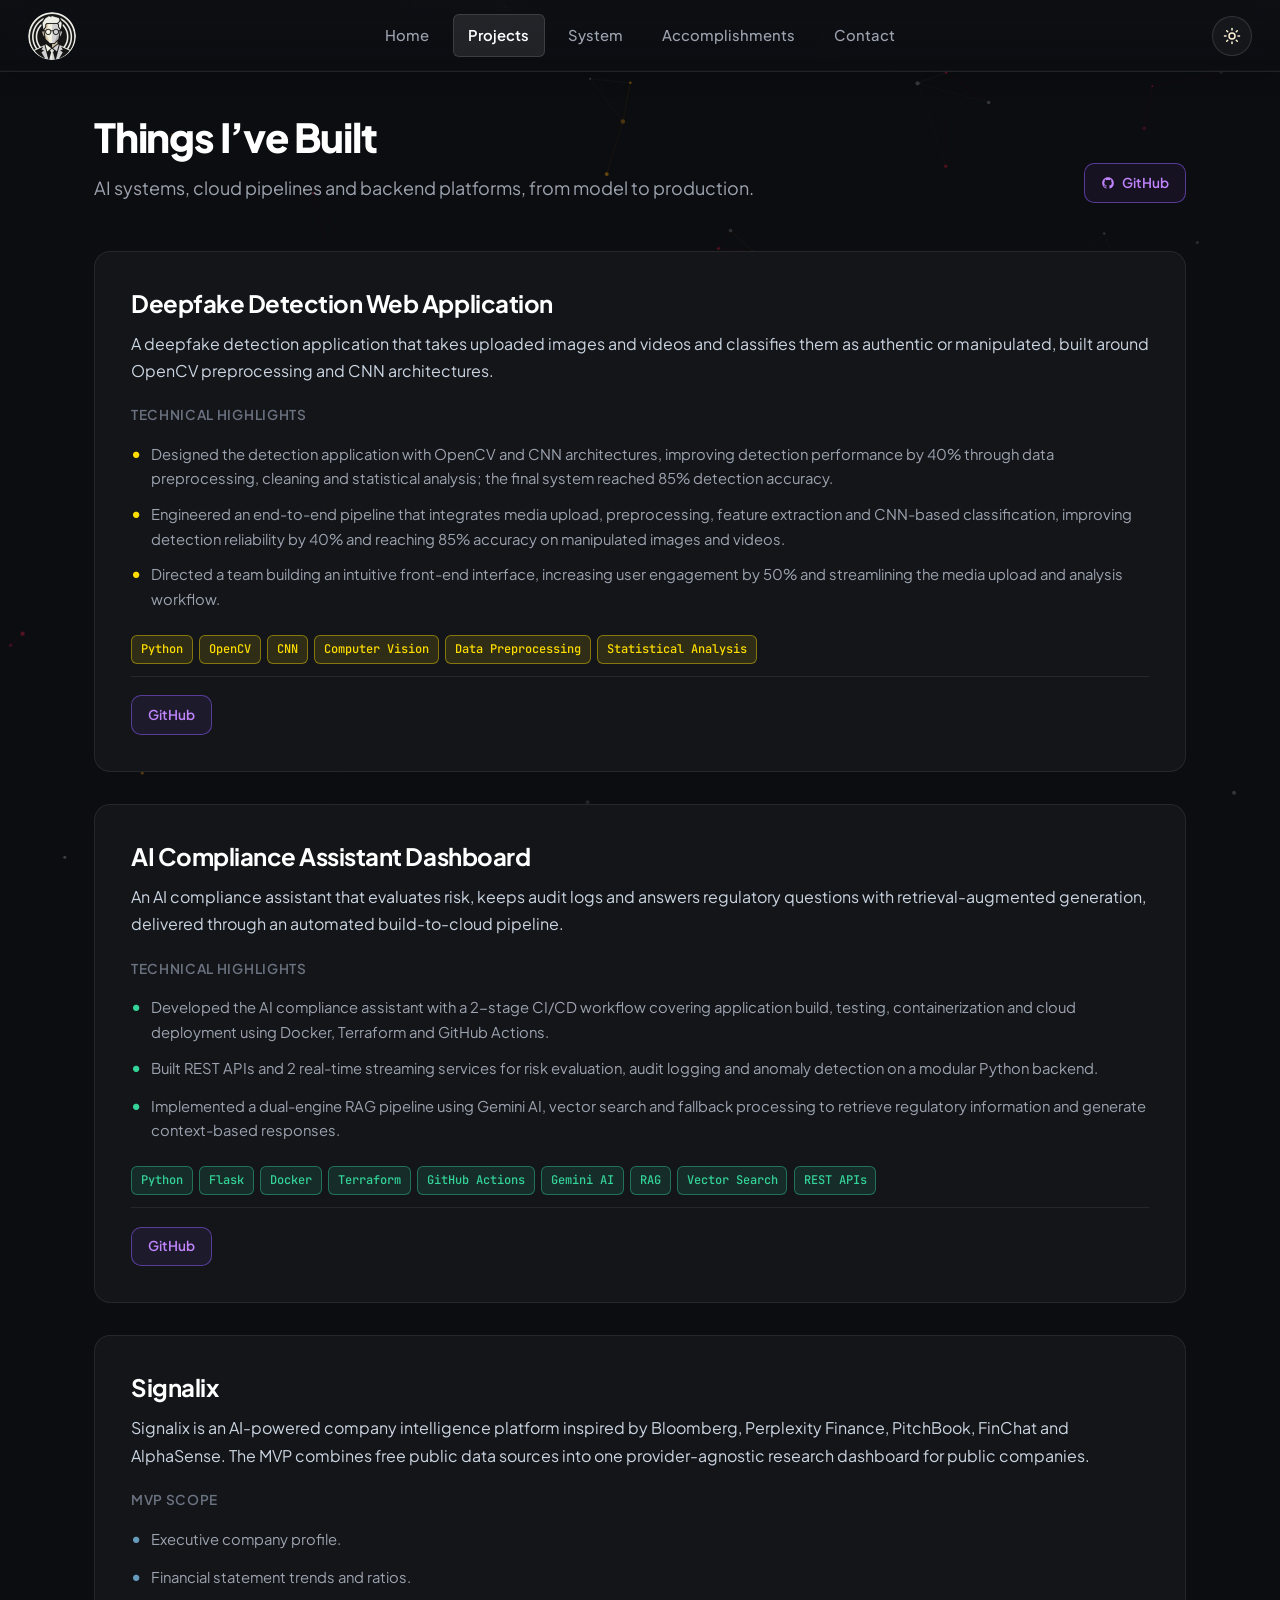
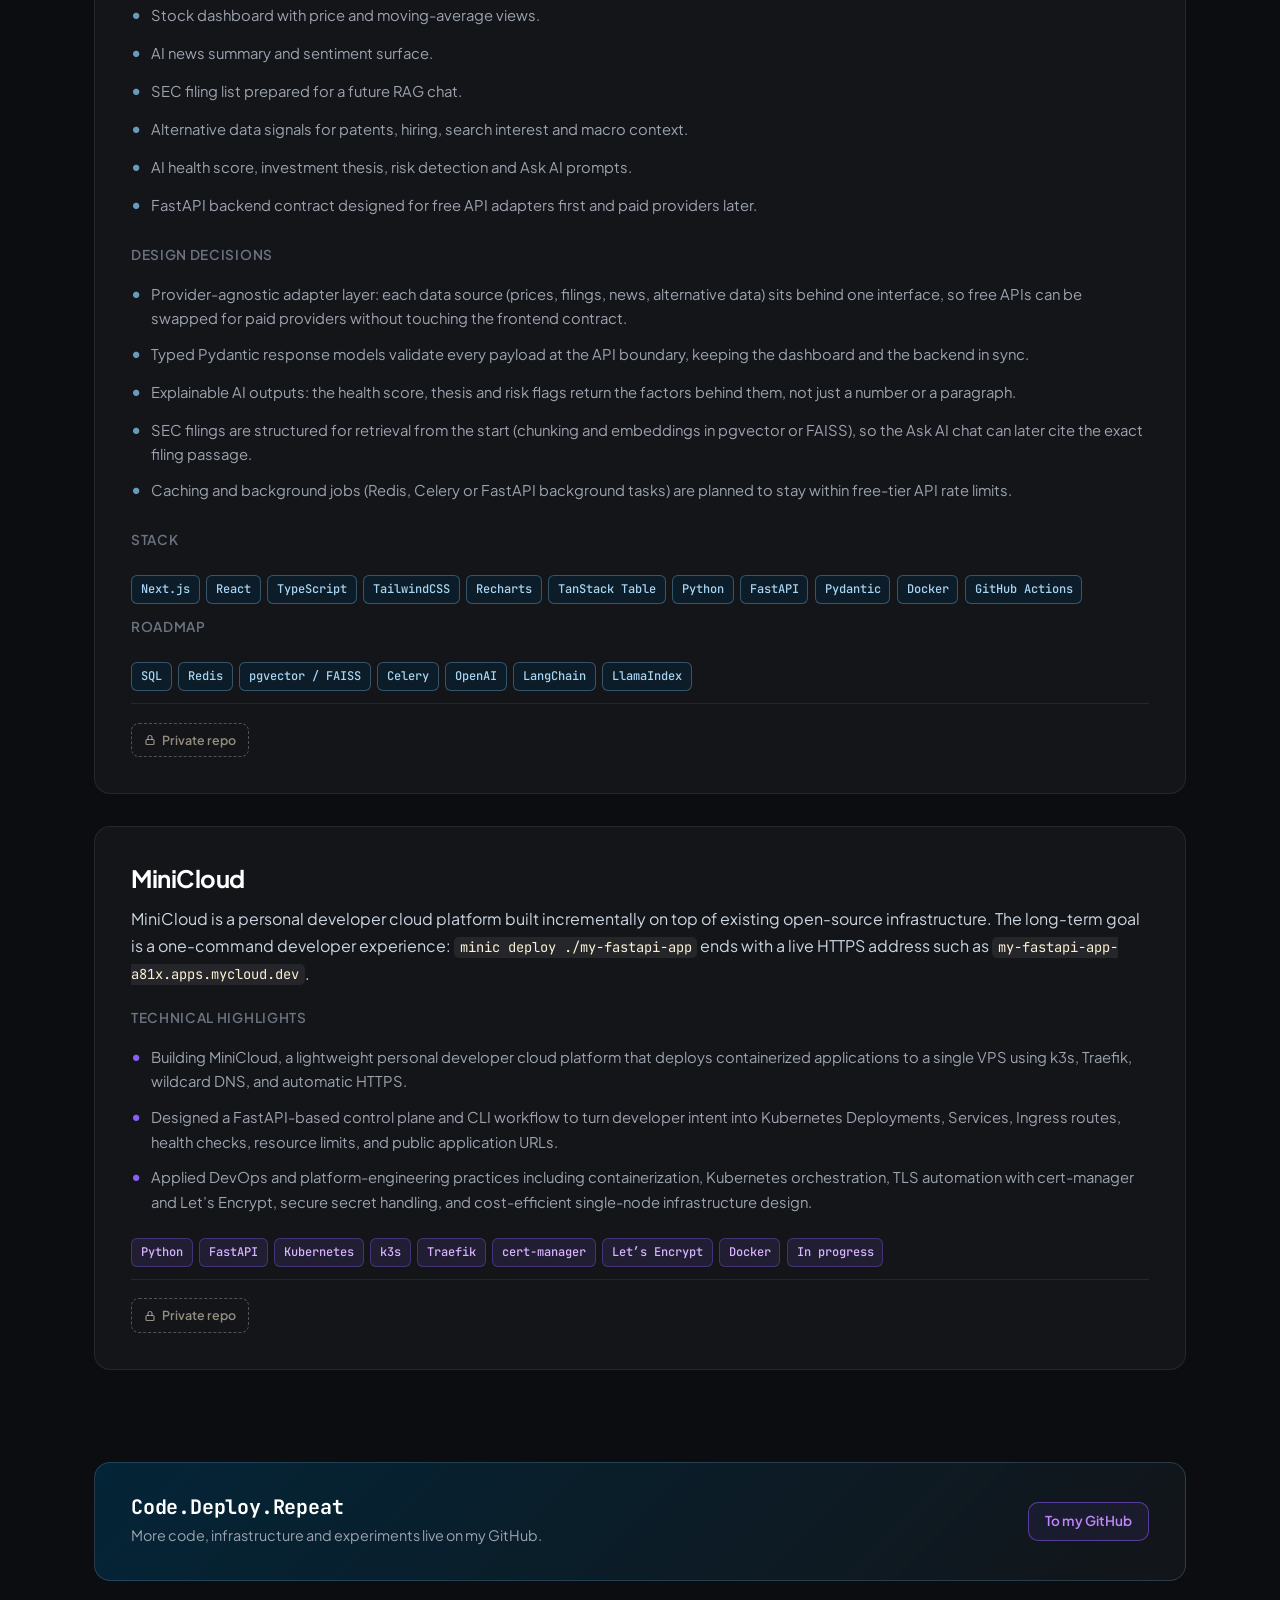
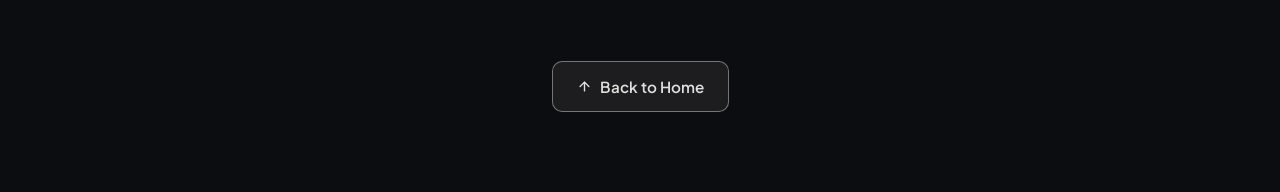
==== projects.html @ 3201dc07 "fix #5" ====
<!DOCTYPE html>
<html lang="en">
<head>
  <meta charset="UTF-8">
  <meta name="viewport" content="width=device-width, initial-scale=1.0">

  <title>Projects | Analp Kalore</title>
  <meta name="description" content="Projects by Analp Kalore: a deepfake detection web app, an AI compliance assistant with RAG and CI/CD, and Signalix, an AI company intelligence platform.">
  <meta name="author" content="Analp Kalore">
  <meta name="theme-color" content="#0c0d10">
  <link rel="canonical" href="https://analpk30.github.io/projects.html">

  <!-- Open Graph / Twitter -->
  <meta property="og:type" content="website">
  <meta property="og:url" content="https://analpk30.github.io/projects.html">
  <meta property="og:title" content="Projects | Analp Kalore">
  <meta property="og:description" content="Projects by Analp Kalore: a deepfake detection web app, an AI compliance assistant with RAG and CI/CD, and Signalix, an AI company intelligence platform.">
  <meta property="og:image" content="https://analpk30.github.io/assets/og-image.jpg">
  <meta name="twitter:card" content="summary_large_image">

  <link rel="icon" type="image/svg+xml" href="assets/favicon.svg">

  <!-- Google Fonts: Plus Jakarta Sans & JetBrains Mono -->
  <link rel="preconnect" href="https://fonts.googleapis.com">
  <link rel="preconnect" href="https://fonts.gstatic.com" crossorigin>
  <link href="https://fonts.googleapis.com/css2?family=JetBrains+Mono:wght@400;500;600&family=Plus+Jakarta+Sans:wght@400;500;600;700;800&display=swap" rel="stylesheet">

  <!-- Theme bootstrap: set before first paint (default: dark; ?theme=light previews without saving) -->
  <script>
    (function() {
      var t = 'dark';
      try {
        var q = /[?&]theme=(light|dark)/.exec(window.location.search);
        t = q ? q[1] : (localStorage.getItem('theme') === 'light' ? 'light' : 'dark');
      } catch (e) {}
      document.documentElement.setAttribute('data-theme', t);
      var m = document.querySelector('meta[name="theme-color"]');
      if (m) m.setAttribute('content', t === 'light' ? '#f6e4c6' : '#0c0d10');
    })();
  </script>

  <link rel="stylesheet" href="css/styles.css?v=8">

  <!-- Page Transition Flash Prevention -->
  <script>
    (function() {
      try {
        if (sessionStorage.getItem('portfolio_page_transition') === '1' || window.location.search.indexOf('transition=1') !== -1) {
          document.documentElement.classList.add('split-transition-active');
        }
      } catch (e) {}
    })();
  </script>
</head>
<body>
  <div class="screen-split-overlay" id="screen-split-overlay" aria-hidden="true">
    <div class="split-curtain split-curtain-left"></div>
    <div class="split-curtain split-curtain-right"></div>
  </div>

  <canvas id="bg-canvas" aria-hidden="true"></canvas>

  <a href="#main" class="skip-link">Skip to main content</a>

  <header class="site-header">
    <div class="header-inner">
      <a href="index.html#home" class="profile-avatar" aria-label="Analp Kalore, back to home"><img class="logo-dark" src="assets/logo-dark.png" width="96" height="96" alt="Analp Kalore logo"><img class="logo-light" src="assets/logo-light.png" width="96" height="96" alt=""></a>

      <nav class="nav-desktop" aria-label="Main Navigation">
        <a href="index.html" class="nav-link">Home</a>
        <a href="projects.html" class="nav-link active">Projects</a>
        <a href="index.html#system" class="nav-link">System</a>
        <a href="index.html#achievements" class="nav-link">Accomplishments</a>
        <a href="index.html#contact" class="nav-link">Contact</a>
      </nav>

      <button class="mobile-toggle" id="mobile-toggle" aria-label="Toggle Navigation Menu" aria-expanded="false">
        <svg class="hamburger-icon" viewBox="0 0 24 24" fill="none" stroke="currentColor" stroke-width="2">
          <line x1="3" y1="6" x2="21" y2="6"/>
          <line x1="3" y1="12" x2="21" y2="12"/>
          <line x1="3" y1="18" x2="21" y2="18"/>
        </svg>
      </button>
      <button type="button" class="theme-toggle" id="theme-toggle" aria-label="Switch to light theme" title="Switch to light theme">
        <svg class="theme-icon-sun" width="18" height="18" viewBox="0 0 24 24" fill="none" stroke="currentColor" stroke-width="2" stroke-linecap="round" stroke-linejoin="round" aria-hidden="true"><circle cx="12" cy="12" r="4"/><path d="M12 2v2M12 20v2M4.93 4.93l1.41 1.41M17.66 17.66l1.41 1.41M2 12h2M20 12h2M4.93 19.07l1.41-1.41M17.66 6.34l1.41-1.41"/></svg>
        <svg class="theme-icon-moon" width="18" height="18" viewBox="0 0 24 24" fill="none" stroke="currentColor" stroke-width="2" stroke-linecap="round" stroke-linejoin="round" aria-hidden="true"><path d="M21 12.8A9 9 0 1 1 11.2 3a7 7 0 0 0 9.8 9.8z"/></svg>
      </button>
    </div>

    <div class="mobile-drawer" id="mobile-drawer">
      <a href="index.html" class="mobile-link">Home</a>
      <a href="projects.html" class="mobile-link active">Projects</a>
      <a href="index.html#system" class="mobile-link">System</a>
      <a href="index.html#achievements" class="mobile-link">Accomplishments</a>
      <a href="index.html#contact" class="mobile-link">Contact</a>
    </div>
  </header>

  <main class="main-content" id="main">
    <div class="container">

      <header class="page-header page-header-row">
        <div>
          <h1 class="page-title">Things I&rsquo;ve Built</h1>
          <p class="page-subtitle">AI systems, cloud pipelines and backend platforms, from model to production.</p>
        </div>
        <a href="https://github.com/analpk30" target="_blank" rel="noopener noreferrer" class="btn btn-outline-purple btn-sm projects-gh-btn" aria-label="Analp Kalore on GitHub"><svg width="14" height="14" viewBox="0 0 24 24" fill="currentColor" aria-hidden="true"><path fill-rule="evenodd" clip-rule="evenodd" d="M12 2C6.477 2 2 6.484 2 12.017c0 4.425 2.865 8.18 6.839 9.504.5.092.682-.217.682-.483 0-.237-.008-.868-.013-1.703-2.782.605-3.369-1.343-3.369-1.343-.454-1.158-1.11-1.466-1.11-1.466-.908-.62.069-.608.069-.608 1.003.07 1.53 1.032 1.53 1.032.892 1.53 2.341 1.088 2.91.832.092-.647.35-1.088.636-1.338-2.22-.253-4.555-1.113-4.555-4.951 0-1.093.39-1.988 1.029-2.688-.103-.253-.446-1.272.098-2.65 0 0 .84-.27 2.75 1.026A9.564 9.564 0 0112 6.844c.85.004 1.705.115 2.504.337 1.909-1.296 2.747-1.027 2.747-1.027.546 1.379.202 2.398.1 2.651.64.7 1.028 1.595 1.028 2.688 0 3.848-2.339 4.695-4.566 4.943.359.309.678.92.678 1.855 0 1.338-.012 2.419-.012 2.747 0 .268.18.58.688.482A10.019 10.019 0 0022 12.017C22 6.484 17.522 2 12 2z"/></svg><span>GitHub</span></a>
      </header>

      <div class="projects-stack">
        <article class="project-card card-theme-yellow">
          <h2 class="project-title">Deepfake Detection Web Application</h2>
          <p class="project-desc">A deepfake detection application that takes uploaded images and videos and classifies them as authentic or manipulated, built around OpenCV preprocessing and CNN architectures.</p>

          <div class="project-features">
            <div class="features-title">Technical Highlights</div>
            <ul class="feature-bullets">
              <li class="bullet-yellow">Designed the detection application with OpenCV and CNN architectures, improving detection performance by 40% through data preprocessing, cleaning and statistical analysis; the final system reached 85% detection accuracy.</li>
              <li class="bullet-yellow">Engineered an end-to-end pipeline that integrates media upload, preprocessing, feature extraction and CNN-based classification, improving detection reliability by 40% and reaching 85% accuracy on manipulated images and videos.</li>
              <li class="bullet-yellow">Directed a team building an intuitive front-end interface, increasing user engagement by 50% and streamlining the media upload and analysis workflow.</li>
            </ul>
          </div>

          <div class="project-tags"><span class="tag">Python</span><span class="tag">OpenCV</span><span class="tag">CNN</span><span class="tag">Computer Vision</span><span class="tag">Data Preprocessing</span><span class="tag">Statistical Analysis</span></div>

          <div class="project-footer">
            <a href="https://github.com/analpk30/Deepfake-Detection-using-Deep-Learning" target="_blank" rel="noopener noreferrer" class="btn btn-outline-purple btn-sm"><span>GitHub</span></a>
          </div>
        </article>

        <article class="project-card card-theme-magenta">
          <h2 class="project-title">AI Compliance Assistant Dashboard</h2>
          <p class="project-desc">An AI compliance assistant that evaluates risk, keeps audit logs and answers regulatory questions with retrieval-augmented generation, delivered through an automated build-to-cloud pipeline.</p>

          <div class="project-features">
            <div class="features-title">Technical Highlights</div>
            <ul class="feature-bullets">
              <li class="bullet-magenta">Developed the AI compliance assistant with a 2-stage CI/CD workflow covering application build, testing, containerization and cloud deployment using Docker, Terraform and GitHub Actions.</li>
              <li class="bullet-magenta">Built REST APIs and 2 real-time streaming services for risk evaluation, audit logging and anomaly detection on a modular Python backend.</li>
              <li class="bullet-magenta">Implemented a dual-engine RAG pipeline using Gemini AI, vector search and fallback processing to retrieve regulatory information and generate context-based responses.</li>
            </ul>
          </div>

          <div class="project-tags"><span class="tag">Python</span><span class="tag">Flask</span><span class="tag">Docker</span><span class="tag">Terraform</span><span class="tag">GitHub Actions</span><span class="tag">Gemini AI</span><span class="tag">RAG</span><span class="tag">Vector Search</span><span class="tag">REST APIs</span></div>

          <div class="project-footer">
            <a href="https://github.com/analpk30/Project-Aegis-Trade" target="_blank" rel="noopener noreferrer" class="btn btn-outline-purple btn-sm"><span>GitHub</span></a>
          </div>
        </article>

        <article class="project-card card-theme-gold">
          <h2 class="project-title">Signalix</h2>
          <p class="project-desc">Signalix is an AI-powered company intelligence platform inspired by Bloomberg, Perplexity Finance, PitchBook, FinChat and AlphaSense. The MVP combines free public data sources into one provider-agnostic research dashboard for public companies.</p>

          <div class="project-features">
            <div class="features-title">MVP Scope</div>
            <ul class="feature-bullets">
              <li class="bullet-gold">Executive company profile.</li>
              <li class="bullet-gold">Financial statement trends and ratios.</li>
              <li class="bullet-gold">Stock dashboard with price and moving-average views.</li>
              <li class="bullet-gold">AI news summary and sentiment surface.</li>
              <li class="bullet-gold">SEC filing list prepared for a future RAG chat.</li>
              <li class="bullet-gold">Alternative data signals for patents, hiring, search interest and macro context.</li>
              <li class="bullet-gold">AI health score, investment thesis, risk detection and Ask AI prompts.</li>
              <li class="bullet-gold">FastAPI backend contract designed for free API adapters first and paid providers later.</li>
            </ul>
          </div>
          <div class="project-features">
            <div class="features-title">Design Decisions</div>
            <ul class="feature-bullets">
              <li class="bullet-gold">Provider-agnostic adapter layer: each data source (prices, filings, news, alternative data) sits behind one interface, so free APIs can be swapped for paid providers without touching the frontend contract.</li>
              <li class="bullet-gold">Typed Pydantic response models validate every payload at the API boundary, keeping the dashboard and the backend in sync.</li>
              <li class="bullet-gold">Explainable AI outputs: the health score, thesis and risk flags return the factors behind them, not just a number or a paragraph.</li>
              <li class="bullet-gold">SEC filings are structured for retrieval from the start (chunking and embeddings in pgvector or FAISS), so the Ask AI chat can later cite the exact filing passage.</li>
              <li class="bullet-gold">Caching and background jobs (Redis, Celery or FastAPI background tasks) are planned to stay within free-tier API rate limits.</li>
            </ul>
          </div>

          <div class="project-features"><div class="features-title">Stack</div></div>
          <div class="project-tags"><span class="tag">Next.js</span><span class="tag">React</span><span class="tag">TypeScript</span><span class="tag">TailwindCSS</span><span class="tag">Recharts</span><span class="tag">TanStack Table</span><span class="tag">Python</span><span class="tag">FastAPI</span><span class="tag">Pydantic</span><span class="tag">Docker</span><span class="tag">GitHub Actions</span></div>
          <div class="project-features"><div class="features-title">Roadmap</div></div>
          <div class="project-tags"><span class="tag">SQL</span><span class="tag">Redis</span><span class="tag">pgvector / FAISS</span><span class="tag">Celery</span><span class="tag">OpenAI</span><span class="tag">LangChain</span><span class="tag">LlamaIndex</span></div>

          <div class="project-footer">
            <span class="repo-private" title="Repository is private while the project is in progress"><svg width="12" height="12" viewBox="0 0 24 24" fill="none" stroke="currentColor" stroke-width="2.4" stroke-linecap="round" stroke-linejoin="round" aria-hidden="true"><rect x="4" y="11" width="16" height="10" rx="2"></rect><path d="M8 11V7a4 4 0 0 1 8 0v4"></path></svg>Private repo</span>
          </div>
        </article>

        <article class="project-card card-theme-purple">
          <h2 class="project-title">MiniCloud</h2>
          <p class="project-desc">MiniCloud is a personal developer cloud platform built incrementally on top of existing open-source infrastructure. The long-term goal is a one-command developer experience: <code>minic deploy ./my-fastapi-app</code> ends with a live HTTPS address such as <code>my-fastapi-app-a81x.apps.mycloud.dev</code>.</p>

          <div class="project-features">
            <div class="features-title">Technical Highlights</div>
            <ul class="feature-bullets">
              <li class="bullet-purple">Building MiniCloud, a lightweight personal developer cloud platform that deploys containerized applications to a single VPS using k3s, Traefik, wildcard DNS, and automatic HTTPS.</li>
              <li class="bullet-purple">Designed a FastAPI-based control plane and CLI workflow to turn developer intent into Kubernetes Deployments, Services, Ingress routes, health checks, resource limits, and public application URLs.</li>
              <li class="bullet-purple">Applied DevOps and platform-engineering practices including containerization, Kubernetes orchestration, TLS automation with cert-manager and Let&rsquo;s Encrypt, secure secret handling, and cost-efficient single-node infrastructure design.</li>
            </ul>
          </div>

          <div class="project-tags"><span class="tag">Python</span><span class="tag">FastAPI</span><span class="tag">Kubernetes</span><span class="tag">k3s</span><span class="tag">Traefik</span><span class="tag">cert-manager</span><span class="tag">Let&rsquo;s Encrypt</span><span class="tag">Docker</span><span class="tag">In progress</span></div>

          <div class="project-footer">
            <span class="repo-private" title="Repository is private while the project is in progress"><svg width="12" height="12" viewBox="0 0 24 24" fill="none" stroke="currentColor" stroke-width="2.4" stroke-linecap="round" stroke-linejoin="round" aria-hidden="true"><rect x="4" y="11" width="16" height="10" rx="2"></rect><path d="M8 11V7a4 4 0 0 1 8 0v4"></path></svg>Private repo</span>
          </div>
        </article>

      </div>

      <section class="section-block">
        <div class="home-cta-strip">
          <div class="cta-strip-text">
            <h3 class="cta-strip-code-title">Code.Deploy.Repeat</h3>
            <p>More code, infrastructure and experiments live on my GitHub.</p>
          </div>
          <div>
            <a href="https://github.com/analpk30" target="_blank" rel="noopener noreferrer" class="btn btn-outline-purple btn-sm"><span>To my GitHub</span></a>
          </div>
        </div>
      </section>

      <div class="back-to-top-wrap">
        <a href="index.html" class="btn btn-outline-view-more back-to-top"><svg width="15" height="15" viewBox="0 0 24 24" fill="none" stroke="currentColor" stroke-width="2.2" stroke-linecap="round" stroke-linejoin="round" aria-hidden="true"><line x1="12" y1="19" x2="12" y2="5"/><polyline points="5 12 12 5 19 12"/></svg><span>Back to Home</span></a>
      </div>

    </div>
  </main>

  <script src="js/main.js?v=8"></script>
</body>
</html>
---- css/styles.css ----
/* ==========================================================================
   Analp Kalore - Developer Portfolio
   Aesthetic: Advanced Modern Dark Grey Theme (Recruiter-Ready & Clean)
   Typography: Plus Jakarta Sans & JetBrains Mono
   ========================================================================== */

/* --------------------------------------------------------------------------
   1. Design Tokens & CSS Variables
   -------------------------------------------------------------------------- */
:root {
  /* ── Backgrounds (Dark Grey Base) ── */
  --bg-body:          #0c0d10;
  --bg-surface:       #131519;
  --bg-surface-hover: #1b1e24;
  --bg-nav:           rgba(12, 13, 16, 0.42);

  /* ── Neutral Text & Borders ── */
  --border-subtle:    rgba(255, 255, 255, 0.08);
  --border-hover:     rgba(255, 255, 255, 0.22);
  --text-main:        #fdf0d5;
  --text-muted:       #9ca3af;
  --text-dim:         #6b7280;

  /* ── Palette Tokens: Molten Lava, Brick Red, Papaya Whip, Deep Space Blue, Steel Blue ── */
  --papaya-whip:          #fdf0d5;
  --papaya-whip-subtle:   rgba(253, 240, 213, 0.12);
  --papaya-whip-border:   rgba(253, 240, 213, 0.35);
  --white:                #fdf0d5;

  /* 1. Brick Red & Molten Lava (Primary Actions & Theme) */
  --brick-red:            #c1121f;
  --brick-red-hover:      #9c0e18;
  --brick-red-subtle:     rgba(193, 18, 31, 0.14);
  --brick-red-border:     rgba(193, 18, 31, 0.42);

  --molten-lava:          #780000;
  --molten-lava-hover:    #5a0000;
  --molten-lava-subtle:   rgba(120, 0, 0, 0.16);
  --molten-lava-border:   rgba(120, 0, 0, 0.45);

  --red:                  #c1121f;
  --red-hover:            #780000;
  --red-subtle:           rgba(193, 18, 31, 0.14);
  --red-border:           rgba(193, 18, 31, 0.42);

  /* 2. Steel Blue (Secondary Accent & Links) */
  --steel-blue:           #669bbc;
  --steel-blue-hover:     #4e82a3;
  --steel-blue-subtle:    rgba(102, 155, 188, 0.14);
  --steel-blue-border:    rgba(102, 155, 188, 0.42);

  --blue:                 #669bbc;
  --blue-hover:           #4e82a3;
  --blue-subtle:          rgba(102, 155, 188, 0.14);
  --blue-border:          rgba(102, 155, 188, 0.42);

  --cyan:                 #669bbc;
  --cyan-subtle:          rgba(102, 155, 188, 0.14);
  --cyan-border:          rgba(102, 155, 188, 0.42);

  --gold:                 #669bbc;
  --gold-hover:           #4e82a3;
  --gold-subtle:          rgba(102, 155, 188, 0.14);
  --gold-border:          rgba(102, 155, 188, 0.42);

  /* 3. Deep Space Blue (Atmospheric Surfacing & Backdrops) */
  --deep-space-blue:        #003049;
  --deep-space-blue-hover:  #00466c;
  --deep-space-blue-subtle: rgba(0, 48, 73, 0.35);
  --deep-space-blue-border: rgba(0, 48, 73, 0.65);

  /* ── Preserved & Standard Colors ── */
  --green:            #10b981;
  --green-subtle:     rgba(16, 185, 129, 0.12);
  --green-border:     rgba(16, 185, 129, 0.35);

  --linkedin:         #0a66c2;
  --linkedin-hover:   #004182;
  --linkedin-subtle:  rgba(10, 102, 194, 0.14);
  --linkedin-border:  rgba(10, 102, 194, 0.45);

  /* 6. Purple / Violet (GitHub & OOP - Preserved Untouched) */
  --purple:           #8b5cf6;
  --purple-subtle:    rgba(139, 92, 246, 0.12);
  --purple-border:    rgba(139, 92, 246, 0.35);

  /* 7. Research Accent (#fad2e1 - Achievements Research Section) */
  --research-pink:        #fad2e1;
  --research-pink-subtle: rgba(250, 210, 225, 0.12);
  --research-pink-border: rgba(250, 210, 225, 0.40);

  /* 8. Certificates Accent (#a7c957 - Achievements Certificates Section) */
  --cert-sage:            #a7c957;
  --cert-sage-subtle:     rgba(167, 201, 87, 0.12);
  --cert-sage-border:     rgba(167, 201, 87, 0.42);

  /* 9. Project 1 Accent (#ffdd00 - Sunflower Yellow) */
  --project-yellow:        #ffdd00;
  --project-yellow-subtle: rgba(255, 221, 0, 0.12);
  --project-yellow-border: rgba(255, 221, 0, 0.42);

  /* 10. Project 2 Accent (#34D399 - Electric Mint) */
  --project-magenta:        #34D399;
  --project-magenta-subtle: rgba(52, 211, 153, 0.12);
  --project-magenta-border: rgba(52, 211, 153, 0.42);

  /* 11. View More Accent (#e0e1dd - Platinum / Light Slate) */
  --platinum:              #e0e1dd;
  --platinum-subtle:       rgba(224, 225, 221, 0.08);
  --platinum-border:       rgba(224, 225, 221, 0.45);

  /* 12. Contact Email Heading (#ef4444) */
  --email-heading:         #ef4444;

  /* ── Typography ── */
  --font-sans: 'Plus Jakarta Sans', system-ui, -apple-system, BlinkMacSystemFont, 'Segoe UI', Roboto, sans-serif;
  --font-mono: 'JetBrains Mono', 'Fira Code', monospace;

  /* ── Sizing & Radius ── */
  --max-width:        1140px;
  --header-height:    72px;
  --radius-sm:        6px;
  --radius-md:        10px;
  --radius-lg:        16px;
  --radius-pill:      9999px;

  /* ── Transitions ── */
  --trans: 200ms cubic-bezier(0.4, 0, 0.2, 1);
}

/* --------------------------------------------------------------------------
   2. Reset & Global Styles
   -------------------------------------------------------------------------- */
*, *::before, *::after {
  box-sizing: border-box;
  margin: 0;
  padding: 0;
}

html {
  font-size: 16px;
  scroll-behavior: smooth;
  -webkit-text-size-adjust: 100%;
}

body {
  font-family: var(--font-sans);
  background-color: var(--bg-body);
  color: var(--text-muted);
  line-height: 1.65;
  min-height: 100vh;
  display: flex;
  flex-direction: column;
  -webkit-font-smoothing: antialiased;
  -moz-osx-font-smoothing: grayscale;
  position: relative;
  overflow-x: hidden;
}

/* Subtle, sophisticated background canvas */
#bg-canvas {
  position: fixed;
  inset: 0;
  width: 100%;
  height: 100%;
  z-index: 0;
  pointer-events: none;
}

.site-header,
.main-content,
.site-footer {
  position: relative;
  z-index: 1;
}

/* Typography Defaults */
h1, h2, h3, h4, h5, h6 {
  color: var(--text-main);
  font-weight: 700;
  line-height: 1.25;
  letter-spacing: -0.02em;
}

p {
  margin-bottom: 1.25rem;
}
p:last-child {
  margin-bottom: 0;
}

a {
  color: #fb7185;
  text-decoration: none;
  transition: color var(--trans);
}
a:hover {
  color: #fda4af;
}

ul, ol { list-style: none; }

:focus-visible {
  outline: 2px solid var(--red);
  outline-offset: 3px;
}

.skip-link {
  position: absolute;
  top: -100px;
  left: 1rem;
  background: var(--red);
  color: #ffffff;
  padding: 0.5rem 1rem;
  font-weight: 600;
  border-radius: var(--radius-sm);
  z-index: 9999;
  transition: top var(--trans);
}
.skip-link:focus { top: 1rem; }

.container {
  width: 100%;
  max-width: var(--max-width);
  margin: 0 auto;
  padding: 0 1.5rem;
}

/* --------------------------------------------------------------------------
   3. Header & Navigation (Home, Projects, Contact, Resume)
   -------------------------------------------------------------------------- */
.site-header {
  position: sticky;
  top: 0;
  width: 100%;
  height: var(--header-height);
  background: linear-gradient(180deg, rgba(16, 18, 22, 0.52) 0%, rgba(12, 13, 16, 0.32) 100%);
  backdrop-filter: blur(8px) saturate(160%);
  -webkit-backdrop-filter: blur(8px) saturate(160%);
  border-bottom: 1px solid rgba(255, 255, 255, 0.08);
  box-shadow: 0 4px 20px -2px rgba(0, 0, 0, 0.25), inset 0 -1px 0 rgba(255, 255, 255, 0.03);
  z-index: 100;
  display: flex;
  align-items: center;
  padding: 0 1.75rem;
  transition: background 300ms ease, border-color 300ms ease, box-shadow 300ms ease;
}

.site-header.scrolled {
  background: linear-gradient(180deg, rgba(16, 18, 22, 0.82) 0%, rgba(12, 13, 16, 0.68) 100%);
  border-bottom-color: rgba(255, 255, 255, 0.12);
  box-shadow: 0 8px 30px -4px rgba(0, 0, 0, 0.45), inset 0 -1px 0 rgba(255, 255, 255, 0.05);
}

.header-inner {
  display: flex;
  align-items: center;
  justify-content: center;
  width: 100%;
}

.brand-logo {
  display: inline-flex;
  align-items: center;
  text-decoration: none;
  color: var(--text-main);
  padding: 4px 6px;
  border-radius: var(--radius-md);
  transition: opacity var(--trans), transform var(--trans);
}
.brand-logo:hover {
  opacity: 0.85;
  transform: scale(1.04);
}

.brand-monogram {
  width: 36px;
  height: 36px;
  border-radius: 9px;
  background: linear-gradient(135deg, rgba(193, 18, 31, 0.24), rgba(0, 48, 73, 0.45));
  border: 1px solid rgba(193, 18, 31, 0.45);
  color: #fdf0d5;
  font-weight: 800;
  font-size: 0.95rem;
  display: flex;
  align-items: center;
  justify-content: center;
  letter-spacing: 0.5px;
  box-shadow: 0 0 14px rgba(193, 18, 31, 0.22);
}

.brand-monogram-img {
  height: 20px;
  width: auto;
  object-fit: contain;
  flex-shrink: 0;
  display: block;
}

.brand-text,
.brand-name {
  font-family: var(--font-mono);
  font-weight: 600;
  font-size: 0.95rem;
  letter-spacing: -0.01em;
  color: #ffffff;
  display: inline-block;
}

/* Desktop nav */
.nav-desktop {
  display: flex;
  align-items: center;
  gap: 0.5rem;
}

.nav-link {
  color: var(--text-muted);
  font-size: 0.925rem;
  font-weight: 500;
  padding: 0.5rem 0.9rem;
  border-radius: var(--radius-sm);
  border: 1px solid transparent;
  transition: color 250ms ease, background-color 250ms ease, border-color 250ms ease;
}
.nav-link:hover {
  color: #ffffff;
  background: rgba(255, 255, 255, 0.06);
}
.nav-link.active {
  color: #ffffff;
  background: rgba(255, 255, 255, 0.09);
  border-color: rgba(255, 255, 255, 0.12);
  font-weight: 600;
}

/* About navigation button: styled in #6c2d59 with subtle glow */
.nav-btn-about {
  color: #ffffff !important;
  font-weight: 600;
  padding: 0.45rem 1.05rem;
  border-radius: var(--radius-sm);
  background: rgba(108, 45, 89, 0.32);
  border: 1px solid rgba(108, 45, 89, 0.75);
  box-shadow: 0 0 10px rgba(108, 45, 89, 0.45);
  transition: all 250ms ease;
}
.nav-btn-about:hover {
  color: #ffffff !important;
  background: rgba(108, 45, 89, 0.60);
  border-color: #9d4182;
  box-shadow: 0 0 16px rgba(108, 45, 89, 0.75), 0 0 4px rgba(255, 255, 255, 0.2);
  transform: translateY(-1px);
}
.nav-btn-about.active {
  color: #ffffff !important;
  background: #6c2d59;
  border-color: #a8478c;
  box-shadow: 0 0 15px rgba(108, 45, 89, 0.8);
  font-weight: 600;
}

/* Resume CTA nav link (Steel Blue / Deep Space Blue Accent) */
.nav-cta {
  margin-left: 0.5rem;
  color: var(--papaya-whip);
  border: 1px solid rgba(102, 155, 188, 0.5);
  background: rgba(0, 48, 73, 0.35);
  font-weight: 600;
}
.nav-cta:hover {
  color: #003049;
  background: var(--steel-blue);
  border-color: var(--steel-blue);
  box-shadow: 0 0 15px rgba(102, 155, 188, 0.4);
}

/* Mobile toggle */
.mobile-toggle {
  display: none;
  background: rgba(255, 255, 255, 0.04);
  border: 1px solid rgba(255, 255, 255, 0.08);
  border-radius: var(--radius-sm);
  cursor: pointer;
  padding: 0.45rem 0.55rem;
  color: var(--text-main);
  transition: background var(--trans), border-color var(--trans);
}
.mobile-toggle:hover {
  background: rgba(255, 255, 255, 0.08);
  border-color: rgba(255, 255, 255, 0.15);
}
.hamburger-icon {
  width: 22px;
  height: 22px;
  display: block;
}

/* Mobile drawer */
.mobile-drawer {
  display: none;
  position: fixed;
  top: var(--header-height);
  left: 0;
  width: 100%;
  background: rgba(14, 16, 20, 0.90);
  backdrop-filter: blur(16px);
  -webkit-backdrop-filter: blur(16px);
  border-bottom: 1px solid rgba(255, 255, 255, 0.1);
  padding: 1.25rem 1.5rem 2rem;
  z-index: 99;
  flex-direction: column;
  gap: 0.75rem;
  box-shadow: 0 12px 30px rgba(0, 0, 0, 0.45);
}
.mobile-drawer.open { display: flex; }

.mobile-link {
  font-size: 1.05rem;
  font-weight: 500;
  color: var(--text-muted);
  padding: 0.75rem 1rem;
  border-radius: var(--radius-sm);
  border: 1px solid transparent;
  transition: color 250ms ease, background-color 250ms ease, border-color 250ms ease;
}
.mobile-link.active {
  color: #ffffff;
  background: rgba(255, 255, 255, 0.08);
  border-color: rgba(255, 255, 255, 0.12);
  font-weight: 600;
}

/* About mobile button */
.mobile-btn-about {
  color: #ffffff !important;
  font-weight: 600;
  background: rgba(108, 45, 89, 0.32);
  border: 1px solid rgba(108, 45, 89, 0.75);
  box-shadow: 0 0 8px rgba(108, 45, 89, 0.4);
}
.mobile-btn-about:hover,
.mobile-btn-about.active {
  color: #ffffff !important;
  background: #6c2d59;
  border-color: #a8478c;
  box-shadow: 0 0 14px rgba(108, 45, 89, 0.75);
}

/* --------------------------------------------------------------------------
   4. Centered Hero Section (Name in Pure White)
   -------------------------------------------------------------------------- */
.hero-section-centered {
  min-height: calc(100vh - var(--header-height));
  min-height: calc(100dvh - var(--header-height));
  padding: 2.5rem 0 3rem;
  display: flex;
  flex-direction: column;
  justify-content: center;
  align-items: center;
  text-align: center;
  box-sizing: border-box;
  margin-bottom: 3rem;
  scroll-margin-top: var(--header-height);
}

.hero-status-pill {
  display: inline-flex;
  align-items: center;
  gap: 0.6rem;
  background: rgba(255, 255, 255, 0.05);
  border: 1px solid rgba(255, 255, 255, 0.12);
  padding: 0.4rem 1.2rem;
  border-radius: var(--radius-pill);
  font-size: 0.85rem;
  font-weight: 500;
  color: #cbd5e1;
  margin-bottom: 0.95rem;
}

.status-dot {
  width: 8px;
  height: 8px;
  border-radius: 50%;
  background-color: var(--green);
  box-shadow: 0 0 10px rgba(16, 185, 129, 0.6);
  animation: pulse-dot 2s ease-in-out infinite;
}

@keyframes pulse-dot {
  0%, 100% { opacity: 1; transform: scale(1); }
  50%       { opacity: 0.45; transform: scale(0.9); }
}

/* Centered Name: PAPAYA WHIP (INCREASED PROMINENT SIZE) */
.hero-name-center {
  font-size: clamp(4.6rem, 9.6vw, 7.85rem);
  font-weight: 800;
  letter-spacing: -0.045em;
  line-height: 1.01;
  margin-bottom: 0.95rem;
  color: var(--papaya-whip) !important;
  text-shadow: 0 4px 40px rgba(0, 0, 0, 0.8);
}

.hero-role-center {
  font-size: 1.25rem;
  font-weight: 600;
  color: #f1f5f9;
  text-shadow: 0 2px 14px rgba(0, 0, 0, 0.95);
  margin-bottom: 0.85rem;
}

.role-tag-accent {
  color: #62BBC1;
}

.hero-bio-center {
  font-size: 1.05rem;
  color: #cbd5e1;
  text-shadow: 0 2px 12px rgba(0, 0, 0, 0.95);
  max-width: 660px;
  line-height: 1.65;
  margin: 0 auto 1.6rem;
}

.hero-actions-center {
  display: flex;
  justify-content: center;
  flex-wrap: wrap;
  gap: 1.1rem;
  margin-bottom: 1.85rem;
}

/* Fast-scan Skills Strip - Neutral Subtle Grey (Matches Project Tags) */
.quick-skills-strip {
  display: flex;
  flex-wrap: wrap;
  justify-content: center;
  gap: 0.65rem;
  margin-bottom: 0;
  max-width: 820px;
}

.skill-pill {
  display: inline-flex;
  align-items: center;
  font-family: var(--font-mono);
  font-size: 0.85rem;
  font-weight: 500;
  padding: 0.45rem 1.05rem;
  border-radius: var(--radius-pill);
  border: 1px solid rgba(255, 255, 255, 0.1);
  background: rgba(255, 255, 255, 0.05);
  color: #cbd5e1;
  box-shadow: none;
  transition: color var(--trans), background var(--trans), border-color var(--trans);
}
.skill-pill:hover {
  border-color: rgba(255, 255, 255, 0.2);
  color: #ffffff;
  background: rgba(255, 255, 255, 0.08);
  box-shadow: none;
  transform: none;
}

/* --------------------------------------------------------------------------
   5. Buttons (Uniform Hollow Outline Style matching Section Colors)
   -------------------------------------------------------------------------- */
.btn {
  display: inline-flex;
  align-items: center;
  justify-content: center;
  gap: 0.5rem;
  padding: 0.75rem 1.5rem;
  font-size: 0.95rem;
  font-weight: 600;
  border-radius: var(--radius-md);
  transition: all var(--trans);
  cursor: pointer;
  border: 1px solid transparent;
  font-family: var(--font-sans);
  text-decoration: none;
}

/* Red Hollow Button (Email Channel, Form Submit, Red Projects) - Brick Red & Molten Lava */
.btn-primary {
  background: rgba(193, 18, 31, 0.12);
  color: var(--papaya-whip);
  border: 1px solid rgba(193, 18, 31, 0.55);
}
.btn-primary:hover {
  background: rgba(193, 18, 31, 0.30);
  border-color: var(--brick-red);
  color: var(--papaya-whip);
  transform: translateY(-2px);
  box-shadow: 0 4px 18px rgba(193, 18, 31, 0.38);
}

.btn-outline-red {
  background: rgba(193, 18, 31, 0.10);
  color: #ff7d8d;
  border: 1px solid rgba(193, 18, 31, 0.55);
}
.btn-outline-red:hover {
  background: rgba(193, 18, 31, 0.28);
  border-color: var(--brick-red);
  color: var(--papaya-whip);
  transform: translateY(-2px);
  box-shadow: 0 4px 18px rgba(193, 18, 31, 0.38);
}

/* LinkedIn Official Blue Hollow Button (#0A66C2) */
.btn-outline-linkedin {
  background: rgba(10, 102, 194, 0.09);
  color: #70b5f9;
  border: 1px solid rgba(10, 102, 194, 0.6);
}
.btn-outline-linkedin:hover {
  background: rgba(10, 102, 194, 0.28);
  border-color: #0a66c2;
  color: #ffffff;
  transform: translateY(-2px);
  box-shadow: 0 4px 18px rgba(10, 102, 194, 0.45);
}

/* Platinum Hollow Button (#e0e1dd - View More Projects CTA) */
.btn-outline-cyan,
.btn-outline-platinum,
.btn-outline-view-more {
  background: var(--platinum-subtle);
  color: var(--platinum);
  border: 1px solid var(--platinum-border);
}
.btn-outline-cyan:hover,
.btn-outline-platinum:hover,
.btn-outline-view-more:hover {
  background: rgba(224, 225, 221, 0.22);
  border-color: var(--platinum);
  color: #ffffff;
  transform: translateY(-2px);
  box-shadow: 0 4px 18px rgba(224, 225, 221, 0.30);
}

/* Purple Hollow Button (GitHub Channel, OOP Projects - Preserved) */
.btn-outline-purple {
  background: rgba(139, 92, 246, 0.08);
  color: #c084fc;
  border: 1px solid rgba(139, 92, 246, 0.55);
}
.btn-outline-purple:hover {
  background: rgba(139, 92, 246, 0.24);
  border-color: var(--purple);
  color: #ffffff;
  transform: translateY(-2px);
  box-shadow: 0 4px 18px rgba(139, 92, 246, 0.35);
}

/* Research Pink Hollow Button (#fad2e1 - Achievements Research Section) */
.btn-outline-research,
.btn-outline-pink {
  background: var(--research-pink-subtle);
  color: var(--research-pink);
  border: 1px solid var(--research-pink-border);
}
.btn-outline-research:hover,
.btn-outline-pink:hover {
  background: rgba(250, 210, 225, 0.22);
  border-color: var(--research-pink);
  color: #ffffff;
  transform: translateY(-2px);
  box-shadow: 0 4px 18px rgba(250, 210, 225, 0.35);
}

/* Certificates Sage Hollow Button (#a7c957 - Achievements Certificates Section) */
.btn-outline-cert,
.btn-outline-sage {
  background: var(--cert-sage-subtle);
  color: var(--cert-sage);
  border: 1px solid var(--cert-sage-border);
}
.btn-outline-cert:hover,
.btn-outline-sage:hover {
  background: rgba(167, 201, 87, 0.22);
  border-color: var(--cert-sage);
  color: #ffffff;
  transform: translateY(-2px);
  box-shadow: 0 4px 18px rgba(167, 201, 87, 0.35);
}

/* Project 1 Yellow Hollow Button (#ffdd00) */
.btn-outline-yellow {
  background: var(--project-yellow-subtle);
  color: var(--project-yellow);
  border: 1px solid var(--project-yellow-border);
}
.btn-outline-yellow:hover {
  background: rgba(255, 221, 0, 0.22);
  border-color: var(--project-yellow);
  color: #ffffff;
  transform: translateY(-2px);
  box-shadow: 0 4px 18px rgba(255, 221, 0, 0.35);
}

/* Project 2 Magenta Hollow Button (#f62dae) */
.btn-outline-magenta {
  background: var(--project-magenta-subtle);
  color: var(--project-magenta);
  border: 1px solid var(--project-magenta-border);
}
.btn-outline-magenta:hover {
  background: rgba(52, 211, 153, 0.22);
  border-color: var(--project-magenta);
  color: #ffffff;
  transform: translateY(-2px);
  box-shadow: 0 4px 18px rgba(52, 211, 153, 0.35);
}

/* Blue Hollow Button (Spring Boot Project) - Steel Blue */
.btn-outline-blue {
  background: rgba(102, 155, 188, 0.10);
  color: #8ec5e6;
  border: 1px solid rgba(102, 155, 188, 0.55);
}
.btn-outline-blue:hover {
  background: rgba(102, 155, 188, 0.26);
  border-color: var(--steel-blue);
  color: var(--papaya-whip);
  transform: translateY(-2px);
  box-shadow: 0 4px 18px rgba(102, 155, 188, 0.38);
}

/* Deep Space Blue Hollow Button (Official Resume Channel, Core Java Project) */
.btn-outline-gold,
.btn-gold,
.btn-outline-berry {
  background: rgba(0, 48, 73, 0.35);
  color: #a8d5f2;
  border: 1px solid rgba(102, 155, 188, 0.50);
}
.btn-outline-gold:hover,
.btn-gold:hover,
.btn-outline-berry:hover {
  background: rgba(102, 155, 188, 0.28);
  border-color: var(--steel-blue);
  color: var(--papaya-whip);
  transform: translateY(-2px);
  box-shadow: 0 4px 18px rgba(0, 48, 73, 0.55);
}

/* Neutral Secondary Button */
.btn-secondary {
  background: rgba(255, 255, 255, 0.05);
  color: var(--text-main);
  border: 1px solid rgba(255, 255, 255, 0.16);
}
.btn-secondary:hover {
  background: rgba(255, 255, 255, 0.12);
  border-color: rgba(255, 255, 255, 0.3);
  transform: translateY(-2px);
}

/* Grey Hollow Button (GitHub redirection button) */
.btn-outline-grey,
.btn-outline-gray {
  background: rgba(255, 255, 255, 0.04);
  color: #cbd5e1;
  border: 1px solid rgba(255, 255, 255, 0.18);
}
.btn-outline-grey:hover,
.btn-outline-gray:hover {
  background: rgba(255, 255, 255, 0.12);
  border-color: rgba(255, 255, 255, 0.38);
  color: #ffffff;
  transform: translateY(-2px);
  box-shadow: 0 4px 14px rgba(0, 0, 0, 0.35);
}

/* Green Hollow Button (View More Projects CTA) */
.btn-outline-green {
  background: rgba(16, 185, 129, 0.08);
  color: #34d399;
  border: 1px solid rgba(16, 185, 129, 0.55);
}
.btn-outline-green:hover {
  background: rgba(16, 185, 129, 0.22);
  border-color: var(--green);
  color: #ffffff;
  transform: translateY(-2px);
  box-shadow: 0 4px 18px rgba(16, 185, 129, 0.35);
}

.btn-sm {
  padding: 0.48rem 1rem;
  font-size: 0.85rem;
}

/* --------------------------------------------------------------------------
   6. Home Page Projects Showcase (Concise & Easy to Read)
   -------------------------------------------------------------------------- */
.section-block {
  margin-bottom: 3.5rem;
}
.section-block[id] {
  scroll-margin-top: calc(var(--header-height) + 0.5rem);
}

.section-header-compact {
  display: flex;
  align-items: flex-end;
  justify-content: space-between;
  flex-wrap: wrap;
  gap: 1rem;
  margin-bottom: 1.35rem;
}
.section-title {
  font-size: clamp(1.85rem, 2.4vw, 2.15rem);
  font-weight: 800;
  color: #ffffff;
  margin-bottom: 0.35rem;
  letter-spacing: -0.02em;
  white-space: nowrap;
}
.section-subtitle {
  color: var(--text-dim);
  font-size: 0.95rem;
}

.home-projects-grid {
  display: grid;
  grid-template-columns: repeat(auto-fit, minmax(290px, 1fr));
  gap: 1.25rem;
  margin-bottom: 1.25rem;
}

.projects-view-more {
  display: flex;
  justify-content: flex-end;
  align-items: center;
  margin-bottom: 0;
}

/* Achievements Grid & Cards */
.achievements-grid {
  display: grid;
  grid-template-columns: repeat(3, 1fr);
  gap: 1.5rem;
  margin-bottom: 4rem;
}

@media (max-width: 1040px) {
  .achievements-grid {
    grid-template-columns: repeat(auto-fit, minmax(320px, 1fr));
    gap: 1.5rem;
  }
}

.achievement-card {
  background: var(--bg-surface);
  border: 1px solid var(--border-subtle);
  border-radius: var(--radius-lg);
  padding: 2.35rem 1.35rem 2.15rem;
  display: flex;
  flex-direction: column;
  justify-content: flex-start;
  transition: all var(--trans);
  min-height: 385px;
  height: 100%;
}

.achieve-card-header {
  margin-bottom: 1.15rem;
}

.achieve-card-meta {
  display: flex;
  align-items: center;
  gap: 0.85rem;
}

.achieve-card-meta .project-card-badge {
  margin-bottom: 0;
  font-size: clamp(0.85rem, 1.2vw + 0.6rem, 0.94rem);
  letter-spacing: 0.05em;
  white-space: nowrap;
}

.achieve-icon {
  display: inline-flex;
  align-items: center;
  justify-content: center;
  flex-shrink: 0;
  background: transparent;
  border: none;
  border-radius: 0;
  padding: 0;
  width: auto;
  height: auto;
}
.achieve-icon.icon-cyan,
.achieve-icon.icon-dsa {
  color: #8ec5e6;
  background: transparent;
  border: none;
  padding: 0;
  width: auto;
  height: auto;
}
.achieve-icon.icon-gold {
  color: var(--gold);
  background: transparent;
  border: none;
}
.achieve-icon.icon-blue {
  color: var(--blue);
  background: transparent;
  border: none;
}
.achieve-icon.icon-purple {
  color: var(--purple);
  background: transparent;
  border: none;
}
.achieve-icon.icon-research,
.achieve-icon.icon-pink {
  color: var(--research-pink);
  background: transparent;
  border: none;
}
.achieve-icon.icon-cert,
.achieve-icon.icon-sage {
  color: var(--cert-sage);
  background: transparent;
  border: none;
}

.achieve-card-heading {
  font-size: clamp(1.02rem, 1.1vw + 0.72rem, 1.08rem);
  font-weight: 700;
  color: #ffffff;
  margin-bottom: 0.85rem;
  line-height: 1.35;
  letter-spacing: -0.02em;
  white-space: nowrap;
}

.achieve-card-desc {
  font-size: 0.98rem;
  color: var(--text-muted);
  line-height: 1.68;
}

.achieve-card-footer {
  margin-top: auto;
  padding-top: 1.5rem;
  display: flex;
  align-items: center;
  justify-content: flex-start;
  gap: 0.75rem;
}

.achieve-show-btn {
  font-weight: 600;
  padding: 0.45rem 1.15rem;
  font-size: 0.92rem;
}

.home-project-card {
  background: var(--bg-surface);
  border: 1px solid var(--border-subtle);
  border-radius: var(--radius-md);
  padding: 1.65rem 1.65rem 1.4rem;
  display: flex;
  flex-direction: column;
  transition: all var(--trans);
}

.home-project-card .project-card-heading {
  font-size: 1.12rem;
  margin-bottom: 0.45rem;
  line-height: 1.3;
}

@media (min-width: 860px) {
  .home-project-card {
    min-height: 440px;
  }
  .home-project-card .project-card-heading {
    min-height: 2.85rem;
  }
}

.home-project-card .project-card-desc {
  font-size: 0.86rem;
  line-height: 1.55;
  margin-bottom: 0.9rem;
}

.home-project-card .project-card-bullets {
  gap: 0.45rem;
  margin-bottom: 0.85rem;
}

.home-project-card .project-card-bullets li {
  font-size: 0.81rem;
  line-height: 1.45;
  gap: 0.4rem;
}

.home-project-card .card-tags {
  margin-top: auto;
  margin-bottom: 0.6rem;
}

.home-project-card .project-card-footer {
  margin-top: 0;
  padding-top: 0.75rem;
  border-top: 1px solid rgba(255, 255, 255, 0.08);
  display: flex;
  align-items: center;
  justify-content: flex-start;
}

.home-project-card .project-card-footer .tag {
  font-size: 0.7rem;
  padding: 0.16rem 0.45rem;
}

.home-project-card .project-card-footer .btn-sm {
  padding: 0.26rem 0.7rem;
  font-size: 0.8rem;
}

/* Color accents on hover for each project / achievement */
.card-accent-red:hover,
.card-accent-yellow:hover {
  border-color: var(--project-yellow);
  box-shadow: 0 8px 25px rgba(255, 221, 0, 0.24);
  transform: translateY(-3px);
}
.card-accent-blue:hover,
.card-accent-magenta:hover {
  border-color: var(--project-magenta);
  box-shadow: 0 8px 25px rgba(52, 211, 153, 0.24);
  transform: translateY(-3px);
}
.card-accent-cyan:hover {
  border-color: var(--steel-blue);
  box-shadow: 0 8px 25px rgba(102, 155, 188, 0.26);
  transform: translateY(-3px);
}
.card-accent-gold:hover {
  border-color: var(--steel-blue);
  box-shadow: 0 8px 25px rgba(0, 48, 73, 0.40);
  transform: translateY(-3px);
}
.card-accent-purple:hover {
  border-color: var(--purple);
  box-shadow: 0 8px 25px rgba(139, 92, 246, 0.15);
  transform: translateY(-3px);
}
.card-accent-research:hover,
.card-accent-pink:hover {
  border-color: var(--research-pink);
  box-shadow: 0 8px 25px rgba(250, 210, 225, 0.22);
  transform: translateY(-3px);
}
.card-accent-cert:hover,
.card-accent-sage:hover {
  border-color: var(--cert-sage);
  box-shadow: 0 8px 25px rgba(167, 201, 87, 0.22);
  transform: translateY(-3px);
}

.project-card-badge {
  display: inline-block;
  font-size: 0.75rem;
  font-family: var(--font-mono);
  font-weight: 700;
  text-transform: uppercase;
  letter-spacing: 0.08em;
  margin-bottom: 0.75rem;
}
.badge-red      { color: #ff7d8d; }
.badge-blue     { color: #8ec5e6; }
.badge-cyan,
.badge-dsa      { color: #8ec5e6; }
.badge-gold     { color: #8ec5e6; }
.badge-purple   { color: var(--purple); }
.badge-research,
.badge-pink     { color: var(--research-pink); }
.badge-cert,
.badge-sage     { color: var(--cert-sage); }

.project-card-heading {
  font-size: 1.3rem;
  font-weight: 700;
  color: #ffffff;
  margin-bottom: 0.75rem;
  line-height: 1.3;
}

.project-card-desc {
  font-size: 0.925rem;
  color: var(--text-muted);
  line-height: 1.6;
  margin-bottom: 1.15rem;
}

.project-card-bullets {
  list-style: none;
  display: flex;
  flex-direction: column;
  gap: 0.4rem;
  margin-bottom: 1.5rem;
}
.project-card-bullets li {
  font-size: 0.875rem;
  color: #cbd5e1;
  display: flex;
  align-items: baseline;
  gap: 0.5rem;
}
.bullet-dot-red::before,
.bullet-dot-yellow::before    { content: "•"; color: var(--project-yellow); font-size: 1.1rem; }
.bullet-dot-blue::before,
.bullet-dot-magenta::before   { content: "•"; color: var(--project-magenta); font-size: 1.1rem; }
.bullet-dot-cyan::before   { content: "•"; color: var(--steel-blue); font-size: 1.1rem; }
.bullet-dot-gold::before   { content: "•"; color: var(--steel-blue); font-size: 1.1rem; }
.bullet-dot-purple::before { content: "•"; color: var(--purple); font-size: 1.1rem; }

.project-card-footer {
  margin-top: auto;
  padding-top: 1.15rem;
  border-top: 1px solid rgba(255, 255, 255, 0.06);
  display: flex;
  align-items: center;
  justify-content: space-between;
  flex-wrap: wrap;
  gap: 0.5rem;
}
.card-tags {
  display: flex;
  flex-wrap: wrap;
  gap: 0.4rem;
}

/* Tags / Skills Base */
.tag {
  display: inline-block;
  font-family: var(--font-mono);
  font-size: 0.75rem;
  font-weight: 500;
  color: #cbd5e1;
  background: rgba(255, 255, 255, 0.05);
  border: 1px solid rgba(255, 255, 255, 0.12);
  padding: 0.22rem 0.55rem;
  border-radius: var(--radius-sm);
  transition: all var(--trans);
}

/* Skills in Particular Section / Card Color */
.card-accent-red .tag,
.card-theme-red .tag,
.card-accent-yellow .tag,
.card-theme-yellow .tag,
.tag-red,
.tag-yellow {
  color: var(--project-yellow) !important;
  background: var(--project-yellow-subtle) !important;
  border: 1px solid var(--project-yellow-border) !important;
}

.card-accent-blue .tag,
.card-theme-blue .tag,
.card-accent-magenta .tag,
.card-theme-magenta .tag,
.tag-blue,
.tag-magenta {
  color: var(--project-magenta) !important;
  background: var(--project-magenta-subtle) !important;
  border: 1px solid var(--project-magenta-border) !important;
}

.card-accent-cyan .tag,
.card-theme-cyan .tag,
.tag-cyan {
  color: #fdf0d5 !important;
  background: rgba(0, 48, 73, 0.35) !important;
  border: 1px solid rgba(102, 155, 188, 0.45) !important;
}

.card-accent-gold .tag,
.card-theme-gold .tag,
.tag-gold {
  color: #a8d5f2 !important;
  background: rgba(0, 48, 73, 0.35) !important;
  border: 1px solid rgba(102, 155, 188, 0.45) !important;
}

.card-accent-purple .tag,
.card-theme-purple .tag,
.tag-purple {
  color: #d8b4fe !important;
  background: var(--purple-subtle) !important;
  border: 1px solid var(--purple-border) !important;
}

.card-accent-research .tag,
.card-accent-pink .tag,
.tag-research,
.tag-pink {
  color: var(--research-pink) !important;
  background: var(--research-pink-subtle) !important;
  border: 1px solid var(--research-pink-border) !important;
}

.card-accent-cert .tag,
.card-accent-sage .tag,
.tag-cert,
.tag-sage {
  color: var(--cert-sage) !important;
  background: var(--cert-sage-subtle) !important;
  border: 1px solid var(--cert-sage-border) !important;
}

/* Home Connect CTA Strip */
.home-cta-strip {
  background: linear-gradient(135deg, rgba(0, 48, 73, 0.70), var(--bg-surface));
  border: 1px solid rgba(102, 155, 188, 0.28);
  border-radius: var(--radius-lg);
  padding: 2rem 2.25rem;
  display: flex;
  align-items: center;
  justify-content: space-between;
  gap: 1.5rem;
  transition: all var(--trans);
}
.home-cta-strip:hover {
  border-color: rgba(102, 155, 188, 0.55);
  box-shadow: 0 8px 30px rgba(0, 48, 73, 0.65);
}
.cta-strip-text h3 { font-size: 1.25rem; color: #ffffff; margin-bottom: 0.25rem; }
.cta-strip-code-title {
  font-family: var(--font-mono) !important;
  font-size: 1.25rem !important;
  font-weight: 700 !important;
  color: #ffffff !important;
  letter-spacing: -0.01em;
  margin-bottom: 0.35rem;
}
.cta-strip-text p  { font-size: 0.9rem; color: var(--text-muted); }

/* --------------------------------------------------------------------------
   7. Dedicated Projects Page Styles
   -------------------------------------------------------------------------- */
.main-content {
  flex: 1;
  padding: 2.5rem 0 5rem;
}
.main-home {
  padding-top: 0;
  padding-bottom: 0;
}

.page-header {
  margin-bottom: 3rem;
}

.page-tag {
  display: inline-block;
  font-size: 0.775rem;
  font-weight: 600;
  font-family: var(--font-mono);
  text-transform: uppercase;
  letter-spacing: 0.1em;
  padding: 0.3rem 0.75rem;
  border-radius: var(--radius-pill);
  margin-bottom: 1rem;
}
.page-tag-red  { color: #ff7d8d; background: var(--brick-red-subtle); border: 1px solid var(--brick-red-border); }
.page-tag-blue { color: #8ec5e6; background: var(--steel-blue-subtle); border: 1px solid var(--steel-blue-border); }
.page-tag-cyan { color: #fdf0d5; background: rgba(0, 48, 73, 0.40); border: 1px solid rgba(102, 155, 188, 0.45); }
.page-tag-gold { color: #8ec5e6; background: rgba(0, 48, 73, 0.40); border: 1px solid rgba(102, 155, 188, 0.45); }

.page-title {
  font-size: 2.5rem;
  font-weight: 800;
  letter-spacing: -0.03em;
  color: #ffffff;
  margin-bottom: 0.75rem;
}

.page-subtitle {
  font-size: 1.125rem;
  color: var(--text-muted);
  max-width: 680px;
  line-height: 1.6;
}

.projects-stack {
  display: flex;
  flex-direction: column;
  gap: 2rem;
  margin-bottom: 3.5rem;
}

.project-card {
  background: var(--bg-surface);
  border: 1px solid var(--border-subtle);
  border-radius: var(--radius-lg);
  padding: 2.25rem;
  transition: all var(--trans);
}

.card-theme-red:hover,
.card-theme-yellow:hover  { border-color: var(--project-yellow); box-shadow: 0 8px 30px rgba(255, 221, 0, 0.24); transform: translateY(-2px); }
.card-theme-blue:hover,
.card-theme-magenta:hover { border-color: var(--project-magenta); box-shadow: 0 8px 30px rgba(52, 211, 153, 0.24); transform: translateY(-2px); }
.card-theme-cyan:hover { border-color: var(--steel-blue); box-shadow: 0 8px 30px rgba(0, 48, 73, 0.45); transform: translateY(-2px); }
.card-theme-gold:hover { border-color: var(--steel-blue); box-shadow: 0 8px 30px rgba(0, 48, 73, 0.45); transform: translateY(-2px); }

.project-card-top {
  display: flex;
  justify-content: space-between;
  align-items: flex-start;
  flex-wrap: wrap;
  gap: 0.75rem;
  margin-bottom: 0.75rem;
}

.project-type-tag {
  font-size: 0.75rem;
  font-family: var(--font-mono);
  font-weight: 700;
  text-transform: uppercase;
  letter-spacing: 0.08em;
}

.project-title { font-size: 1.5rem; color: #ffffff; margin-bottom: 0.75rem; }
.project-desc  { font-size: 1rem; color: #cbd5e1; line-height: 1.7; margin-bottom: 1.25rem; }
.project-features { margin-bottom: 1.5rem; }
.features-title {
  font-size: 0.85rem;
  font-weight: 600;
  text-transform: uppercase;
  letter-spacing: 0.05em;
  color: var(--text-dim);
  margin-bottom: 0.65rem;
}
.feature-bullets { list-style: none; display: flex; flex-direction: column; gap: 0.4rem; }
.feature-bullets li {
  font-size: 0.925rem;
  color: var(--text-muted);
  display: flex;
  align-items: baseline;
  gap: 0.6rem;
}
.feature-bullets li::before {
  content: "•";
  font-size: 1.2rem;
}
.bullet-red::before,
.bullet-yellow::before  { color: var(--project-yellow); }
.bullet-blue::before,
.bullet-magenta::before { color: var(--project-magenta); }
.bullet-cyan::before { color: var(--steel-blue); }
.bullet-gold::before { color: var(--steel-blue); }

.project-card .project-tags {
  margin-top: auto;
  margin-bottom: 0.75rem;
}

.project-footer {
  margin-top: 0;
  display: flex;
  align-items: center;
  justify-content: flex-start;
  flex-wrap: wrap;
  gap: 1.25rem;
  padding-top: 1.15rem;
  border-top: 1px solid rgba(255, 255, 255, 0.08);
}
.project-tags { display: flex; flex-wrap: wrap; gap: 0.4rem; }

/* --------------------------------------------------------------------------
   8. Contact Page (Multi-Colored Channels)
   -------------------------------------------------------------------------- */
.contact-layout {
  display: grid;
  grid-template-columns: 1fr 1fr;
  gap: 2.5rem;
  margin-bottom: 3.5rem;
}
.contact-channels { display: flex; flex-direction: column; gap: 1rem; }

.channel-card {
  background: var(--bg-surface);
  border: 1px solid var(--border-subtle);
  border-radius: var(--radius-lg);
  padding: 1.5rem;
  display: flex;
  align-items: center;
  justify-content: space-between;
  transition: all var(--trans);
}
.channel-card:hover {
  background: var(--bg-surface-hover);
  transform: translateY(-2px);
}
.channel-card-email:hover    { border-color: var(--brick-red);  box-shadow: 0 4px 20px rgba(193, 18, 31, 0.25); }
.channel-card-linkedin:hover { border-color: var(--linkedin);   box-shadow: 0 4px 20px rgba(10, 102, 194, 0.25); }
.channel-card-github:hover   { border-color: var(--purple);     box-shadow: 0 4px 20px rgba(139, 92, 246, 0.15); }
.channel-card-resume:hover   { border-color: var(--steel-blue); box-shadow: 0 4px 20px rgba(102, 155, 188, 0.28); }

.channel-left { display: flex; align-items: center; gap: 1rem; }
.channel-icon {
  width: 42px;
  height: 42px;
  border-radius: 10px;
  display: flex;
  align-items: center;
  justify-content: center;
}
.icon-red      { background: var(--brick-red-subtle);      border: 1px solid var(--brick-red-border);      color: #ff7d8d; }
.icon-blue     { background: var(--steel-blue-subtle);     border: 1px solid var(--steel-blue-border);     color: #8ec5e6; }
.icon-linkedin { background: var(--linkedin-subtle);       border: 1px solid var(--linkedin-border);       color: var(--linkedin); }
.icon-cyan     { background: rgba(0, 48, 73, 0.45);        border: 1px solid rgba(102, 155, 188, 0.45);   color: #8ec5e6; }
.icon-purple   { background: var(--purple-subtle);         border: 1px solid var(--purple-border);         color: var(--purple); }
.icon-gold     { background: rgba(0, 48, 73, 0.45);        border: 1px solid rgba(102, 155, 188, 0.45);   color: #8ec5e6; }

.channel-info h4 { font-size: 0.95rem; color: #ffffff; margin: 0; }
.channel-info span,
.channel-link { font-size: 0.85rem; color: var(--text-dim); text-decoration: none; transition: color var(--trans); }
.channel-link:hover { color: #ffffff; text-decoration: underline; }

/* Unified Contact & Academic Panel - Direct Option B Layout */
.contact-unified-panel {
  background: transparent;
  border: none;
  box-shadow: none;
  padding: 0;
  display: flex;
  flex-direction: column;
  gap: 2rem;
  max-width: 960px;
  margin: 1.25rem auto 0;
  width: 100%;
  box-sizing: border-box;
  transition: all var(--trans);
}

.contact-unified-panel:hover {
  background: transparent;
  border-color: transparent;
  transform: none;
}

.contact-panel-academic {
  display: flex;
  flex-direction: column;
  justify-content: flex-start;
}

.academic-title {
  font-size: 1.25rem;
  font-weight: 700;
  color: #ffffff;
  margin-top: 0;
  margin-bottom: 0.85rem;
  letter-spacing: -0.01em;
}

.contact-about-layout {
  display: grid;
  grid-template-columns: 1fr auto;
  gap: 2.5rem;
  align-items: center;
}

.contact-about-text {
  display: flex;
  flex-direction: column;
}

.contact-about-text .academic-title {
  font-size: 1.35rem;
  font-weight: 700;
  color: #ffffff;
  margin: 0 0 0.85rem 0;
  letter-spacing: -0.015em;
}

.about-summary-desc {
  font-size: 0.94rem;
  line-height: 1.68;
  color: #cbd5e1;
  margin: 0;
}

.academic-cards-stack {
  display: flex;
  flex-direction: column;
  gap: 0.75rem;
  width: fit-content;
}

.academic-card-box {
  background: linear-gradient(135deg, rgba(255, 255, 255, 0.12) 0%, rgba(255, 255, 255, 0.035) 100%), rgba(16, 20, 26, 0.48);
  backdrop-filter: blur(20px) saturate(190%) contrast(105%);
  -webkit-backdrop-filter: blur(20px) saturate(190%) contrast(105%);
  border: 1px solid rgba(255, 255, 255, 0.18);
  border-top: 1px solid rgba(255, 255, 255, 0.34);
  border-left: 1px solid rgba(255, 255, 255, 0.24);
  border-radius: 14px;
  padding: 1.05rem 1.45rem;
  box-shadow: 0 10px 32px 0 rgba(0, 0, 0, 0.42),
              inset 0 1px 1px 0 rgba(255, 255, 255, 0.32),
              inset 0 0 18px 0 rgba(255, 255, 255, 0.04);
  transition: transform var(--trans), border-color var(--trans), box-shadow var(--trans), background var(--trans);
}

.academic-card-box:hover {
  background: linear-gradient(135deg, rgba(255, 255, 255, 0.18) 0%, rgba(255, 255, 255, 0.055) 100%), rgba(22, 28, 36, 0.60);
  border-color: rgba(255, 255, 255, 0.32);
  border-top-color: rgba(255, 255, 255, 0.52);
  border-left-color: rgba(255, 255, 255, 0.40);
  box-shadow: 0 14px 40px 0 rgba(0, 0, 0, 0.52),
              inset 0 1px 1px 0 rgba(255, 255, 255, 0.45),
              inset 0 0 24px 0 rgba(255, 255, 255, 0.07);
  transform: translateY(-2px);
}

.education-card {
  background: linear-gradient(135deg, rgba(255, 255, 255, 0.12) 0%, rgba(255, 255, 255, 0.035) 100%), rgba(16, 20, 26, 0.48);
  backdrop-filter: blur(20px) saturate(190%) contrast(105%);
  -webkit-backdrop-filter: blur(20px) saturate(190%) contrast(105%);
  border: 1px solid rgba(255, 255, 255, 0.18);
  border-top: 1px solid rgba(255, 255, 255, 0.34);
  border-left: 1px solid rgba(255, 255, 255, 0.24);
  border-radius: 14px;
  padding: 1.85rem 2.15rem;
  box-shadow: 0 10px 32px 0 rgba(0, 0, 0, 0.42),
              inset 0 1px 1px 0 rgba(255, 255, 255, 0.32),
              inset 0 0 18px 0 rgba(255, 255, 255, 0.04);
  transition: all var(--trans);
}

.education-card:hover {
  background: linear-gradient(135deg, rgba(255, 255, 255, 0.18) 0%, rgba(255, 255, 255, 0.055) 100%), rgba(22, 28, 36, 0.60);
  border-color: rgba(255, 255, 255, 0.32);
  border-top-color: rgba(255, 255, 255, 0.52);
  border-left-color: rgba(255, 255, 255, 0.40);
  box-shadow: 0 14px 40px 0 rgba(0, 0, 0, 0.52),
              inset 0 1px 1px 0 rgba(255, 255, 255, 0.45),
              inset 0 0 24px 0 rgba(255, 255, 255, 0.07);
  transform: translateY(-2px);
}

.academic-card-inst {
  font-size: 0.92rem;
  font-weight: 600;
  color: #ffffff;
  margin: 0 0 0.25rem 0;
  line-height: 1.35;
}

.academic-card-meta {
  font-size: 0.80rem;
  color: #e2e8f0;
  margin: 0;
  line-height: 1.45;
}

.academic-card-meta .meta-dot {
  margin: 0 0.35rem;
  color: rgba(226, 232, 240, 0.5);
}

.academic-card-meta .meta-period {
  color: #e2e8f0;
}

@media (max-width: 860px) {
  .contact-about-layout {
    grid-template-columns: 1fr;
    gap: 1.5rem;
  }

  .academic-cards-stack {
    width: 100%;
  }
}

@media (max-width: 600px) {
  .academic-card-box {
    padding: 0.75rem 1rem;
  }
  .academic-card-inst {
    font-size: 0.88rem;
  }
  .academic-card-meta {
    font-size: 0.78rem;
  }
}

.academic-details {
  display: flex;
  flex-direction: column;
  gap: 0.45rem;
}

.academic-degree {
  font-size: 1.05rem;
  font-weight: 600;
  color: #f1f5f9;
  line-height: 1.45;
  margin: 0;
}

.academic-institution {
  font-size: 0.95rem;
  color: var(--text-muted);
  line-height: 1.5;
  margin: 0;
}

.academic-period {
  font-family: var(--font-mono);
  font-size: 0.85rem;
  font-weight: 500;
  color: var(--gold);
  margin-top: 0.2rem;
  display: inline-block;
}

.contact-panel-divider {
  width: 100%;
  height: 1px;
  background: rgba(255, 255, 255, 0.08);
}

.contact-panel-channels {
  display: grid;
  grid-template-columns: repeat(3, minmax(0, 1fr));
  gap: 2rem;
}

.contact-platform-item {
  display: flex;
  flex-direction: column;
  gap: 0.4rem;
}

.platform-heading {
  display: inline-flex;
  align-items: center;
  gap: 0.55rem;
  font-size: 1.05rem;
  font-weight: 700;
  line-height: 1.3;
}

.platform-icon {
  width: 18px;
  height: 18px;
  object-fit: contain;
  flex-shrink: 0;
  display: inline-block;
  vertical-align: middle;
}

.platform-icon-gmail {
  width: 18px;
  height: auto;
  max-height: 15px;
  position: relative;
  top: -0.5px;
}

.platform-email {
  color: #ef4444;
}

.platform-linkedin {
  color: #38bdf8;
}

.platform-github {
  color: #ffffff;
}

.platform-link {
  font-size: 0.92rem;
  color: #cbd5e1;
  text-decoration: none;
  word-break: break-all;
  display: inline-flex;
  align-items: center;
  gap: 0.45rem;
  transition: color var(--trans);
}

.platform-link:hover {
  color: #ffffff;
  text-decoration: underline;
  text-underline-offset: 3px;
}

/* Platform Email & Copy Button Decoupled */
.platform-email-group {
  display: inline-flex;
  align-items: center;
  gap: 0.45rem;
  flex-wrap: wrap;
}

.platform-email-link {
  transition: color var(--trans);
}

.platform-email-link:hover,
.platform-email-link:focus-visible {
  color: #ffffff;
  text-decoration: underline;
  text-underline-offset: 3px;
}

.copy-email-btn {
  display: inline-flex;
  align-items: center;
  justify-content: center;
  width: 14px;
  height: 14px;
  padding: 0;
  margin: 0;
  border: none;
  outline: none;
  background: transparent;
  -webkit-appearance: none;
  appearance: none;
  color: #94a3b8;
  cursor: pointer;
  flex-shrink: 0;
  line-height: 1;
  text-decoration: none !important;
  transition: color var(--trans), transform var(--trans);
  position: relative;
  vertical-align: middle;
}

.copy-email-btn:hover,
.copy-email-btn:focus-visible {
  color: #ffffff;
  background: transparent;
  border: none;
  transform: scale(1.15);
}

.copy-email-btn.copied {
  color: #22c55e;
  background: transparent;
  border: none;
  transform: scale(1.08);
}

.copy-email-btn .copy-icon-default,
.copy-email-btn .copy-icon-success {
  width: 13px;
  height: 13px;
  display: block;
  pointer-events: none;
}

.copy-email-btn .copy-icon-success {
  display: none;
  color: #22c55e;
}

.copy-email-btn.copied .copy-icon-default {
  display: none;
}

.copy-email-btn.copied .copy-icon-success {
  display: block;
}

.copy-icon-wrapper {
  display: inline-flex;
  align-items: center;
  justify-content: center;
  width: 14px;
  height: 14px;
  flex-shrink: 0;
  color: #94a3b8;
  text-decoration: none !important;
  transition: color var(--trans), transform var(--trans);
}

.platform-link:hover .copy-icon-wrapper {
  color: #ffffff;
  transform: scale(1.08);
}

.copy-icon-default,
.copy-icon-success {
  width: 13px;
  height: 13px;
  display: block;
}

.copy-icon-success {
  display: none;
  color: #22c55e;
}

.platform-link.copied .copy-icon-default {
  display: none;
}

.platform-link.copied .copy-icon-success {
  display: block;
}

/* Contact form panel */
.contact-form-panel {
  background: var(--bg-surface);
  border: 1px solid var(--border-subtle);
  border-radius: var(--radius-lg);
  padding: 2rem;
}
.contact-form-panel h3 { font-size: 1.25rem; color: #ffffff; margin-bottom: 0.5rem; }
.contact-form-panel > p { font-size: 0.9rem; color: var(--text-muted); margin-bottom: 1.5rem; }

.form-group { margin-bottom: 1.25rem; }
.form-label {
  display: block;
  font-size: 0.85rem;
  font-weight: 600;
  color: #cbd5e1;
  margin-bottom: 0.4rem;
}
.form-input,
.form-textarea {
  width: 100%;
  background: #141519;
  border: 1px solid rgba(255, 255, 255, 0.1);
  border-radius: var(--radius-md);
  padding: 0.75rem 1rem;
  color: #ffffff;
  font-family: var(--font-sans);
  font-size: 0.925rem;
  transition: border-color var(--trans);
}
.form-input::placeholder,
.form-textarea::placeholder { color: var(--text-dim); }
.form-input:focus,
.form-textarea:focus {
  outline: none;
  border-color: var(--brick-red);
  box-shadow: 0 0 0 3px var(--brick-red-subtle);
}
.form-textarea { resize: vertical; }
.form-hint { font-size: 0.8rem; color: var(--text-dim); margin-top: 0.75rem; }
.form-hint code { font-family: var(--font-mono); font-size: 0.78rem; color: var(--brick-red); }

/* --------------------------------------------------------------------------
   9. Footer
   -------------------------------------------------------------------------- */
.site-footer {
  margin-top: auto;
  border-top: 1px solid var(--border-subtle);
  padding: 2.5rem 0;
  background: var(--bg-body);
}
.footer-inner {
  display: flex;
  align-items: center;
  justify-content: space-between;
  flex-wrap: wrap;
  gap: 1.5rem;
}
.footer-copy  { font-size: 0.875rem; color: var(--text-dim); }
.footer-links { display: flex; align-items: center; gap: 1.25rem; }
.footer-link  { color: var(--text-dim); font-size: 0.875rem; transition: color var(--trans); }
.footer-link:hover { color: var(--brick-red); }

/* --------------------------------------------------------------------------
   10. Toast
   -------------------------------------------------------------------------- */
.toast-msg {
  position: fixed;
  bottom: 2rem;
  right: 2rem;
  background: rgba(14, 18, 26, 0.94);
  backdrop-filter: blur(14px);
  -webkit-backdrop-filter: blur(14px);
  border: 1px solid #ef4444;
  color: #ffffff;
  padding: 0.82rem 1.4rem;
  border-radius: 10px;
  font-size: 0.90rem;
  font-weight: 500;
  letter-spacing: -0.01em;
  box-shadow: 0 16px 42px rgba(0, 0, 0, 0.8),
              0 0 28px rgba(239, 68, 68, 0.28),
              0 0 14px rgba(239, 68, 68, 0.38),
              inset 0 1px 0 rgba(255, 255, 255, 0.18);
  opacity: 0;
  transform: translateY(10px);
  transition: all var(--trans);
  pointer-events: none;
  z-index: 1000;
}
.toast-msg.show { opacity: 1; transform: translateY(0); }

/* --------------------------------------------------------------------------
   11. Responsive
   -------------------------------------------------------------------------- */
@media (max-width: 860px) {
  .site-header { padding: 0 1.25rem; }
  .hero-name-center { font-size: 4.2rem; }
  .hero-section-centered { min-height: auto; padding: 2.25rem 0 1.5rem; }
  .page-title       { font-size: 2.15rem; }
  .nav-desktop      { display: none; }
  .mobile-toggle    { display: block; margin-left: auto; }
  .contact-layout   { grid-template-columns: 1fr; }
  .contact-unified-panel {
    padding: 0;
    gap: 1.75rem;
  }
  .contact-panel-channels {
    grid-template-columns: 1fr;
    gap: 1.5rem;
  }
  .home-cta-strip   { flex-direction: column; align-items: flex-start; }

}

@media (max-width: 600px) {
  .contact-unified-panel {
    padding: 0;
    gap: 1.75rem;
  }
  .hero-section-centered { padding: 2rem 0 1.75rem; min-height: auto; }
  .hero-name-center { font-size: 3.25rem; }
  .hero-role-center { font-size: 1.15rem; }
  .hero-actions-center { flex-direction: column; width: 100%; }
  .hero-actions-center .btn { width: 100%; }
  .footer-inner { flex-direction: column; align-items: flex-start; }
  .toast-msg {
    left: 1rem;
    right: 1rem;
    bottom: 1.25rem;
    font-size: 0.82rem;
    padding: 0.7rem 1rem;
    text-align: center;
  }
}

/* --------------------------------------------------------------------------
   12. Accessibility: Reduced Motion Fallback
   -------------------------------------------------------------------------- */
@media (prefers-reduced-motion: reduce) {
  .status-dot {
    animation: none;
  }
}

/* --------------------------------------------------------------------------
   13. Dual-Screen Split Transition (Smooth Pure Black Screens with Solid White Seam)
   -------------------------------------------------------------------------- */
.screen-split-overlay {
  position: fixed;
  inset: 0;
  width: 100vw;
  height: 100vh;
  z-index: 100000;
  pointer-events: none;
  overflow: hidden;
  display: none; /* Completely hidden on normal pages - no borders visible */
}

/* Activate overlay display only during active transitions */
html.split-transition-active .screen-split-overlay,
.screen-split-overlay.is-closing,
.screen-split-overlay.is-opening,
.screen-split-overlay.is-held-closed {
  display: block !important;
}

.split-curtain {
  position: absolute;
  top: 0;
  bottom: 0;
  height: 100vh;
  width: 50.5vw; /* 0.5vw overlap prevents subpixel seam gaps on Retina displays */
  background: #000000 !important; /* Pure solid black screen */
  background-image: none !important;
  will-change: transform;
}

.split-curtain-left {
  left: 0;
  transform: translateX(-105%);
  border-right: 2px solid transparent;
  box-shadow: none !important;
}

.split-curtain-right {
  right: 0;
  transform: translateX(105%);
  border-left: 2px solid transparent;
  box-shadow: none !important;
}

/* White seam borders visible strictly during active transition states */
html.split-transition-active .split-curtain-left,
.screen-split-overlay.is-closing .split-curtain-left,
.screen-split-overlay.is-opening .split-curtain-left,
.screen-split-overlay.is-held-closed .split-curtain-left {
  border-right: 2px solid #ffffff !important;
}

html.split-transition-active .split-curtain-right,
.screen-split-overlay.is-closing .split-curtain-right,
.screen-split-overlay.is-opening .split-curtain-right,
.screen-split-overlay.is-held-closed .split-curtain-right {
  border-left: 2px solid #ffffff !important;
}

.split-seam-glow {
  display: none !important; /* No colored glow */
}

/* State 1: Closing Transition (Smooth dual screens closing inward) */
.screen-split-overlay.is-closing {
  pointer-events: auto;
}

.screen-split-overlay.is-closing .split-curtain-left {
  animation: curtainCloseLeft 720ms cubic-bezier(0.65, 0, 0.35, 1) forwards;
}

.screen-split-overlay.is-closing .split-curtain-right {
  animation: curtainCloseRight 720ms cubic-bezier(0.65, 0, 0.35, 1) forwards;
}

/* State 2: Held Closed (Preventing flash on destination page before opening) */
html.split-transition-active .screen-split-overlay,
.screen-split-overlay.is-held-closed {
  pointer-events: auto;
}

html.split-transition-active .split-curtain-left,
.screen-split-overlay.is-held-closed .split-curtain-left {
  transform: translateX(0) !important;
}

html.split-transition-active .split-curtain-right,
.screen-split-overlay.is-held-closed .split-curtain-right {
  transform: translateX(0) !important;
}

/* State 3: Opening Transition (Smooth dual screens parting outward) */
.screen-split-overlay.is-opening {
  pointer-events: none;
}

.screen-split-overlay.is-opening .split-curtain-left {
  animation: curtainOpenLeft 720ms cubic-bezier(0.65, 0, 0.35, 1) forwards;
}

.screen-split-overlay.is-opening .split-curtain-right {
  animation: curtainOpenRight 720ms cubic-bezier(0.65, 0, 0.35, 1) forwards;
}

@keyframes curtainCloseLeft {
  0% {
    transform: translateX(-105%);
  }
  100% {
    transform: translateX(0);
  }
}

@keyframes curtainCloseRight {
  0% {
    transform: translateX(105%);
  }
  100% {
    transform: translateX(0);
  }
}

@keyframes curtainOpenLeft {
  0% {
    transform: translateX(0);
  }
  100% {
    transform: translateX(-105%);
  }
}

@keyframes curtainOpenRight {
  0% {
    transform: translateX(0);
  }
  100% {
    transform: translateX(105%);
  }
}

.nav-back-link {
  display: inline-flex;
  align-items: center;
  gap: 0.45rem;
  font-family: var(--font-sans);
  font-size: 0.85rem;
  font-weight: 600;
  color: #cbd5e1;
  text-decoration: none;
  padding: 0.38rem 0.9rem;
  border-radius: var(--radius-md);
  border: 1px solid rgba(255, 255, 255, 0.16);
  background: rgba(255, 255, 255, 0.05);
  transition: all var(--trans);
}

.nav-back-link:hover {
  color: #ffffff;
  border-color: rgba(255, 255, 255, 0.38);
  background: rgba(255, 255, 255, 0.12);
  transform: translateX(-2px);
  box-shadow: 0 4px 14px rgba(0, 0, 0, 0.35);
}

.nav-back-link svg {
  display: block;
  flex-shrink: 0;
  transition: transform var(--trans);
}

.nav-back-link:hover svg {
  transform: translateX(-2px);
}

.btn-clicked {
  transform: scale(0.96) !important;
  opacity: 0.85;
}

/* ==========================================================================
   Main Page Balanced Section Spacing
   Refined spacing across hero and sections for cohesive flow without empty void
   ========================================================================== */
.main-home {
  padding-top: 0;
  padding-bottom: 0;
}

.hero-section-centered {
  min-height: calc(100vh - var(--header-height));
  min-height: calc(100dvh - var(--header-height));
  display: flex;
  flex-direction: column;
  justify-content: center;
  align-items: center;
  text-align: center;
  box-sizing: border-box;
  padding: 2.5rem 0 3rem;
  margin-bottom: 3rem;
  scroll-margin-top: var(--header-height);
}

.section-block {
  min-height: calc(100vh - var(--header-height));
  min-height: calc(100dvh - var(--header-height));
  display: flex;
  flex-direction: column;
  justify-content: center;
  box-sizing: border-box;
  padding: 2.25rem 0 2rem;
  margin-bottom: 3.5rem;
  scroll-margin-top: calc(var(--header-height) + 0.5rem);
}

.section-block:last-of-type {
  margin-bottom: 0;
}

#projects .home-projects-grid {
  margin-bottom: 1.25rem;
}

#projects .projects-view-more {
  margin-top: 0.5rem;
  margin-bottom: 0;
}

#achievements {
  min-height: calc(100vh - var(--header-height));
  min-height: calc(100dvh - var(--header-height));
  display: flex;
  flex-direction: column;
  justify-content: center;
  box-sizing: border-box;
  padding: 1.5rem 0;
  margin-bottom: 0;
  scroll-margin-top: var(--header-height);
}

#achievements .achievements-grid {
  margin-bottom: 0;
}

#contact {
  min-height: calc(100vh - var(--header-height));
  min-height: calc(100dvh - var(--header-height));
  display: flex;
  flex-direction: column;
  justify-content: center;
  box-sizing: border-box;
  margin-bottom: 0;
  padding: 1.5rem 0;
  scroll-margin-top: var(--header-height);
  position: relative;
}

/* Ambient Shapeless Shadow Region behind Get in Touch Interface */
.contact-interface-wrapper {
  position: relative;
  width: 100%;
  max-width: 1040px;
  margin: 0 auto;
  padding: 0;
  box-sizing: border-box;
  isolation: isolate;
}

.contact-interface-wrapper::before {
  content: "";
  position: absolute;
  top: 50%;
  left: 50%;
  transform: translate(-50%, -50%);
  width: 135%;
  height: 135%;
  background: radial-gradient(
    ellipse at center,
    rgba(0, 0, 0, 0.72) 0%,
    rgba(0, 0, 0, 0.50) 35%,
    rgba(0, 0, 0, 0.22) 65%,
    rgba(0, 0, 0, 0) 85%
  );
  filter: blur(55px);
  -webkit-filter: blur(55px);
  pointer-events: none;
  z-index: -1;
}

/* Enhanced Text Legibility via Soft Ambient Text Shadows */
#contact .section-title,
#contact .section-subtitle,
#contact .academic-title,
#contact .about-summary-desc,
#contact .platform-heading,
#contact .platform-link {
  text-shadow: 0 2px 14px rgba(0, 0, 0, 0.8), 0 0 28px rgba(0, 0, 0, 0.65);
}

#contact .section-header-compact {
  margin-bottom: 2.5rem;
}

#contact .contact-unified-panel {
  margin-top: 0;
  margin-bottom: 0;
}

@media (max-width: 768px) {
  .contact-interface-wrapper::before {
    width: 120%;
    height: 120%;
    filter: blur(35px);
    -webkit-filter: blur(35px);
  }
  #contact .section-header-compact {
    margin-bottom: 1.75rem;
  }
}

/* ==========================================================================
   Continuous Middle-Aligned Parallax (Foreground Interfaces Only)
   Completely isolated from background canvas and background video layer.
   Sections expand forward to 1.0 scale and 100% opacity when in the middle of
   the screen, and smoothly shrink/fade when scrolling up or down away from middle.
   All cards and section boxes stay level in the same horizontal line.
   ========================================================================== */
.main-home .hero-section-centered,
.main-home .section-block {
  transform-origin: 50% 50%;
  will-change: transform, opacity;
  transform: scale(var(--section-scale, 1));
  opacity: var(--section-opacity, 1);
}

/* Hero Centered Name 3D Shrink on Scroll */
.hero-name-center {
  transform-origin: 50% 50%;
  transform: translate3d(0, var(--name-y, 0px), 0) scale(var(--name-scale, 1));
  opacity: var(--name-opacity, 1);
  will-change: transform, opacity;
}

/* Hero Subtitle, Bio, and Skills Strip Synchronized Alignment */
.hero-role-center,
.hero-bio-center,
.quick-skills-strip {
  transform-origin: 50% 50%;
  transform: translate3d(0, var(--role-y, 0px), 0) scale(var(--role-scale, 1));
  opacity: var(--role-opacity, 1);
  will-change: transform, opacity;
}

/* Card Hover Lift (Level in the same line without uneven vertical offsets) */
.home-project-card,
.achievement-card {
  transition: transform var(--trans), border-color var(--trans), box-shadow var(--trans);
}

.home-project-card:hover,
.achievement-card:hover {
  transform: translateY(-4px);
}

@media (prefers-reduced-motion: reduce) {
  .main-home .hero-section-centered,
  .main-home .section-block,
  .hero-status-pill,
  .hero-name-center,
  .hero-role-center,
  .hero-bio-center,
  .quick-skills-strip,
  .home-project-card,
  .achievement-card,
  .academic-card-box {
    transform: none !important;
    opacity: 1 !important;
    will-change: auto;
  }
}


/* Empty-state placeholders (Projects / Contact) */
.empty-state {
  border: 1px dashed rgba(255, 255, 255, 0.14);
  border-radius: 14px;
  padding: 2.25rem 1.5rem;
  text-align: center;
  color: var(--text-dim);
  font-family: var(--font-mono);
  font-size: 0.9rem;
  background: rgba(255, 255, 255, 0.025);
  margin: 0 0 1.25rem;
}


/* ==========================================================================
   Home Hero: split layout (text left, static image right)
   ========================================================================== */
.main-home .container { position: relative; z-index: 1; }

.hero-visual {
  position: absolute;
  top: calc(-1 * var(--header-height));
  right: 0;
  height: 100vh;
  height: 100dvh;
  aspect-ratio: 1211 / 1299;
  max-width: 62vw;
  z-index: 0;
  pointer-events: none;
  -webkit-mask-image: linear-gradient(to right, transparent 0%, rgba(0,0,0,.35) 18%, #000 50%), linear-gradient(to bottom, #000 80%, transparent 100%);
          mask-image: linear-gradient(to right, transparent 0%, rgba(0,0,0,.35) 18%, #000 50%), linear-gradient(to bottom, #000 80%, transparent 100%);
  -webkit-mask-composite: source-in;
          mask-composite: intersect;
}
.hero-visual img {
  width: 100%;
  height: 100%;
  object-fit: cover;
  object-position: left center;
  display: block;
}

.main-home .hero-section-centered {
  align-items: flex-start;
  text-align: left;
}
.main-home .hero-section-centered > * { max-width: 46%; }
.main-home .hero-name-center {
  font-size: clamp(3.4rem, 7.2vw, 6.6rem);
  line-height: 1;
  transform-origin: 0 50%;
}
.main-home .hero-role-center,
.main-home .hero-bio-center,
.main-home .quick-skills-strip { transform-origin: 0 50%; }
.main-home .hero-bio-center { margin-left: 0; margin-right: 0; }

@media (max-width: 860px) {
  .hero-visual {
    max-width: none;
    width: 100%;
    height: 80vh;
    height: 80dvh;
    aspect-ratio: auto;
    -webkit-mask-image: linear-gradient(to bottom, #000 55%, transparent 100%);
            mask-image: linear-gradient(to bottom, #000 55%, transparent 100%);
    -webkit-mask-composite: source-over;
            mask-composite: add;
  }
  .hero-visual img { object-position: 62% 30%; }
  .main-home .hero-section-centered {
    justify-content: flex-end;
    min-height: calc(100vh - var(--header-height));
    min-height: calc(100dvh - var(--header-height));
    padding-bottom: 3rem;
  }
  .main-home .hero-section-centered > * { max-width: 100%; }
}


/* ==========================================================================
   Fixed Background Stack: hero image, dimmed after the hero
   ========================================================================== */
.bg-stack {
  position: fixed;
  inset: 0;
  z-index: 0;
  pointer-events: none;
  overflow: hidden;
}
.bg-stack .hero-visual {
  top: 0;
  opacity: var(--hv, 1);
  transition: opacity 0.9s ease;
}

.main-home .quick-skills-strip { justify-content: flex-start; }
.main-home .home-project-card { background: var(--bg-surface); }

@media (prefers-reduced-motion: reduce) {
  .bg-stack .hero-visual { transition: none; }
}

/* About paragraphs: breathing room */
.contact-about-text .about-summary-desc { margin: 0 0 0.95rem; }
.contact-about-text .about-summary-desc:last-child { margin-bottom: 0; }

/* Projects page: closing strip should not stretch to a full screen */
.projects-stack + .section-block {
  min-height: auto;
  margin-top: 2.5rem;
  margin-bottom: 3rem;
}

/* About: bullet list (no side card) */
.contact-about-layout.no-aside { grid-template-columns: 1fr; }
.about-bullets {
  list-style: none;
  display: flex;
  flex-direction: column;
  gap: 0.85rem;
  max-width: 64rem;
}
.about-bullets li {
  position: relative;
  padding-left: 1.35rem;
  color: var(--text-muted);
  font-size: 1rem;
  line-height: 1.7;
}
.about-bullets li::before {
  content: "";
  position: absolute;
  left: 0.15rem;
  top: 0.72em;
  width: 6px;
  height: 6px;
  border-radius: 50%;
  background: var(--steel-blue);
}

/* Small GitHub button beside the Projects headings */
#projects .section-header-compact {
  display: flex;
  align-items: flex-end;
  justify-content: space-between;
  gap: 1rem;
  flex-wrap: wrap;
}
.page-header-row {
  display: flex;
  align-items: flex-end;
  justify-content: space-between;
  gap: 1rem;
  flex-wrap: wrap;
}
.projects-gh-btn { display: inline-flex; align-items: center; gap: 0.45rem; }

/* Back to top / home */
.back-to-top-wrap { display: flex; justify-content: center; margin-top: 2.25rem; }
.back-to-top { display: inline-flex; align-items: center; gap: 0.5rem; }

/* inline code inside project text */
.project-desc code, .feature-bullets code, .project-card-bullets code {
  font-family: var(--font-mono);
  font-size: 0.86em;
  padding: 0.1em 0.4em;
  border-radius: 5px;
  background: rgba(255, 255, 255, 0.07);
  color: var(--text-main);
}

/* ==========================================================================
   Projects carousel: workspace-switch animation (hover devices, wide screens)
   3 cards visible, the 4th waits off-screen and rotates in while hovering
   ========================================================================== */
.projects-dots { display: none; }

.projects-viewport.is-carousel {
  overflow: hidden;
  padding: 10px 0;
  margin: -10px 0 0;
}
.projects-viewport.is-carousel .home-projects-grid {
  display: flex;
  gap: 1.25rem;
  will-change: transform;
}
.projects-viewport.is-carousel .home-project-card {
  flex: 0 0 calc((100% - 2.5rem) / 3);
  transition: transform 0.9s cubic-bezier(0.65, 0, 0.35, 1), opacity 0.9s ease, filter 0.9s ease,
              border-color var(--trans), box-shadow var(--trans);
}
.projects-viewport.is-carousel .home-project-card.is-queued {
  opacity: 0.3;
  transform: scale(0.93);
}
.projects-viewport.is-carousel .home-project-card.is-leaving {
  opacity: 0.18;
  transform: scale(0.92);
  filter: blur(1.5px);
}

.projects-viewport.is-carousel + .projects-dots {
  display: flex;
  justify-content: center;
  gap: 0.7rem;
  margin: 0.15rem 0 1rem;
}
.projects-dot {
  width: 10px;
  height: 10px;
  padding: 0;
  border-radius: 50%;
  border: 1px solid rgba(253, 240, 213, 0.55);
  background: transparent;
  cursor: pointer;
  transition: background 0.5s ease, transform 0.5s ease, border-color 0.5s ease;
}
.projects-dot:hover { border-color: var(--papaya-whip); transform: scale(1.25); }
.projects-dot.is-on { background: var(--papaya-whip); border-color: var(--papaya-whip); }

/* Purple theme for the project page card + bullet */
.card-theme-purple:hover { border-color: var(--purple); box-shadow: 0 8px 30px rgba(139, 92, 246, 0.18); transform: translateY(-2px); }
.bullet-purple::before { color: var(--purple); }

/* Private repo marker + accomplishment link */
.repo-private { display: inline-flex; align-items: center; gap: 6px; padding: 6px 12px; border-radius: 8px; font-size: 0.78rem; font-weight: 600; color: rgba(253,240,213,0.55); border: 1px dashed rgba(253,240,213,0.28); cursor: default; user-select: none; }
.achieve-link { margin-top: 16px; align-self: flex-start; }

/* Overview heading: centered */
#contact .section-header-compact { justify-content: center; text-align: center; }
#contact .section-title { white-space: normal; margin-bottom: 0; }

/* Header profile avatar: circular, themed ring, sized to the 72px bar (44px photo + ring = 52px) */
.profile-avatar {
  position: absolute;
  left: 1.75rem;
  top: 50%;
  transform: translateY(-50%);
  display: block;
  width: 52px;
  height: 52px;
  padding: 3px;
  border-radius: 50%;
  background: conic-gradient(from 200deg, var(--papaya-whip), var(--steel-blue), var(--deep-space-blue), var(--steel-blue), var(--papaya-whip));
  box-shadow: 0 0 0 1px rgba(253, 240, 213, 0.12), 0 4px 16px rgba(0, 0, 0, 0.45), 0 0 14px rgba(102, 155, 188, 0.28);
  transition: transform var(--trans), box-shadow var(--trans);
}
.profile-avatar img {
  display: block;
  width: 100%;
  height: 100%;
  border-radius: 50%;
  object-fit: cover;
  object-position: center 30%;
  border: 2px solid var(--bg-body);
  background: var(--bg-surface);
}
.profile-avatar:hover {
  transform: translateY(-50%) scale(1.06);
  box-shadow: 0 0 0 1px rgba(253, 240, 213, 0.3), 0 6px 20px rgba(0, 0, 0, 0.5), 0 0 20px rgba(102, 155, 188, 0.45);
}
@media (max-width: 860px) {
  .profile-avatar { position: static; transform: none; width: 44px; height: 44px; flex-shrink: 0; }
  .profile-avatar:hover { transform: scale(1.06); }
}

/* Theme button: far right of the bar (desktop), right of the hamburger (mobile) */
.theme-toggle {
  position: absolute;
  right: 1.75rem;
  top: 50%;
  transform: translateY(-50%);
  display: inline-flex;
  align-items: center;
  justify-content: center;
  width: 40px;
  height: 40px;
  padding: 0;
  border-radius: 50%;
  background: rgba(255, 255, 255, 0.04);
  border: 1px solid rgba(255, 255, 255, 0.12);
  color: var(--papaya-whip);
  cursor: pointer;
  transition: background var(--trans), border-color var(--trans), color var(--trans), box-shadow var(--trans);
}
.theme-toggle:hover {
  background: rgba(102, 155, 188, 0.16);
  border-color: var(--steel-blue);
  box-shadow: 0 0 14px rgba(102, 155, 188, 0.3);
}
@media (max-width: 860px) {
  .theme-toggle { position: static; transform: none; width: 40px; height: 40px; margin-left: 0.5rem; flex-shrink: 0; }
}

/* ==========================================================================
   THEME TOGGLE ICONS (dark shows the sun = "go light"; light shows the moon)
   ========================================================================== */
.theme-icon-moon { display: none; }
html[data-theme="light"] .theme-icon-sun { display: none; }
html[data-theme="light"] .theme-icon-moon { display: block; }

/* Hero images: dark scene by default, sunlit scene in the light theme */
.hero-visual .hv-light { display: none; }

/* ==========================================================================
   LIGHT THEME: "sunlight on the desk"
   Palette sampled from assets/light-scene.webp:
     sunlit wall #f9c07d / #ca986b, wall #b28663, desk #985a2f, hoodie #171719
   Dark theme is untouched: every rule below is scoped to data-theme="light".
   Reference: warm brown hairline edges, deep brown text, amber brand accent,
   solid dark CTA buttons.
   ========================================================================== */
html[data-theme="light"] {
  color-scheme: light;

  --bg-body:          #f6e4c6;
  --bg-surface:       rgba(255, 250, 240, 0.88);
  --bg-surface-hover: #fff3dc;
  --bg-nav:           rgba(255, 246, 230, 0.7);

  --border-subtle:    rgba(120, 53, 15, 0.16);
  --border-hover:     rgba(120, 53, 15, 0.32);
  --text-main:        #2a1608;
  --text-muted:       #5e4128;
  --text-dim:         #7a5a3a;

  --ink:              #2a1608;
  --ink-soft:         #4a3019;
  --edge:             rgba(120, 53, 15, 0.16);
  --edge-strong:      rgba(120, 53, 15, 0.32);
  --brand:            #c2410c;
  --hl:               #854d0e;
}

/* Sunlit page background: warm cream with window-light glows */
html[data-theme="light"] body {
  background-color: #f6e4c6;
  background-image:
    radial-gradient(1100px 650px at 88% -8%, rgba(249, 192, 125, 0.65), transparent 62%),
    radial-gradient(900px 600px at -5% 105%, rgba(217, 160, 100, 0.35), transparent 60%),
    linear-gradient(180deg, #fbefd9 0%, #f6e4c6 55%, #f1d9b3 100%);
  background-attachment: fixed;
}

/* Hero image swap */
html[data-theme="light"] .hero-visual .hv-dark { display: none; }
html[data-theme="light"] .hero-visual .hv-light { display: block; }

/* Links + focus */
html[data-theme="light"] a { color: #c2410c; }
html[data-theme="light"] a:hover { color: #9a3412; }
html[data-theme="light"] :focus-visible { outline-color: #c2410c; }

/* ── Header ── */
html[data-theme="light"] .site-header {
  background: linear-gradient(180deg, rgba(255, 247, 232, 0.78) 0%, rgba(250, 235, 210, 0.62) 100%);
  border-bottom: 1px solid rgba(120, 53, 15, 0.16);
  box-shadow: 0 4px 20px -4px rgba(120, 53, 15, 0.14), inset 0 -1px 0 rgba(255, 255, 255, 0.5);
}
html[data-theme="light"] .site-header.scrolled {
  background: linear-gradient(180deg, rgba(255, 247, 232, 0.92) 0%, rgba(250, 235, 210, 0.84) 100%);
  border-bottom-color: rgba(120, 53, 15, 0.24);
  box-shadow: 0 8px 28px -6px rgba(120, 53, 15, 0.22), inset 0 -1px 0 rgba(255, 255, 255, 0.6);
}
html[data-theme="light"] .nav-link,
html[data-theme="light"] .mobile-link { color: #6b4a2b; }
html[data-theme="light"] .nav-link:hover { color: #2a1608; background: rgba(120, 53, 15, 0.07); }
html[data-theme="light"] .nav-link.active,
html[data-theme="light"] .mobile-link.active {
  color: #2a1608;
  background: rgba(120, 53, 15, 0.1);
  border-color: rgba(120, 53, 15, 0.2);
}
html[data-theme="light"] .mobile-drawer {
  background: rgba(255, 246, 230, 0.96);
  border-bottom: 1px solid rgba(120, 53, 15, 0.18);
  box-shadow: 0 12px 30px rgba(120, 53, 15, 0.2);
}
html[data-theme="light"] .mobile-toggle,
html[data-theme="light"] .theme-toggle {
  background: rgba(120, 53, 15, 0.06);
  border: 1px solid rgba(120, 53, 15, 0.22);
  color: #2a1608;
}
html[data-theme="light"] .mobile-toggle:hover,
html[data-theme="light"] .theme-toggle:hover {
  background: rgba(194, 65, 12, 0.12);
  border-color: #c2410c;
  box-shadow: 0 0 14px rgba(194, 65, 12, 0.25);
}
html[data-theme="light"] .profile-avatar {
  background: conic-gradient(from 200deg, #f59e0b, #c2410c, #7c2d12, #c2410c, #f59e0b);
  box-shadow: 0 0 0 1px rgba(120, 53, 15, 0.2), 0 4px 14px rgba(120, 53, 15, 0.3), 0 0 14px rgba(245, 158, 11, 0.35);
}
html[data-theme="light"] .profile-avatar:hover {
  box-shadow: 0 0 0 1px rgba(120, 53, 15, 0.35), 0 6px 18px rgba(120, 53, 15, 0.38), 0 0 20px rgba(245, 158, 11, 0.5);
}

/* ── Hero ── */
html[data-theme="light"] .hero-name-center {
  color: #2a1608 !important;
  text-shadow: 0 2px 28px rgba(255, 236, 205, 0.9);
}
html[data-theme="light"] .hero-role-center {
  color: #3b2410;
  text-shadow: 0 1px 12px rgba(255, 236, 205, 0.9);
}
html[data-theme="light"] .role-tag-accent { color: #c2410c; }
html[data-theme="light"] .hero-bio-center {
  color: #5e4128;
  text-shadow: 0 1px 10px rgba(255, 236, 205, 0.85);
}
html[data-theme="light"] .skill-pill {
  color: #4a3019;
  background: rgba(255, 250, 240, 0.7);
  border: 1px solid rgba(120, 53, 15, 0.2);
}
html[data-theme="light"] .skill-pill:hover {
  color: #2a1608;
  background: #fff3dc;
  border-color: rgba(120, 53, 15, 0.38);
}

/* ── Buttons ── */
/* GitHub / primary CTA: solid dark brown, like the reference's solid buttons */
html[data-theme="light"] .btn-outline-purple {
  background: #2a1608;
  color: #fff6e4;
  border: 1px solid #2a1608;
}
html[data-theme="light"] .btn-outline-purple:hover {
  background: #4a2a10;
  border-color: #4a2a10;
  color: #ffffff;
  box-shadow: 0 6px 18px rgba(120, 53, 15, 0.35);
}
/* Secondary (back to top / home): hairline brown outline */
html[data-theme="light"] .btn-outline-view-more,
html[data-theme="light"] .btn-outline-platinum,
html[data-theme="light"] .btn-outline-cyan {
  background: rgba(255, 250, 240, 0.7);
  color: #3b2410;
  border: 1px solid rgba(120, 53, 15, 0.32);
}
html[data-theme="light"] .btn-outline-view-more:hover,
html[data-theme="light"] .btn-outline-platinum:hover,
html[data-theme="light"] .btn-outline-cyan:hover {
  background: #fff3dc;
  border-color: #c2410c;
  color: #2a1608;
  box-shadow: 0 6px 18px rgba(120, 53, 15, 0.2);
}

/* ── Section headings ── */
html[data-theme="light"] .section-title,
html[data-theme="light"] .page-title,
html[data-theme="light"] .project-card-heading,
html[data-theme="light"] .achieve-card-heading,
html[data-theme="light"] .academic-title,
html[data-theme="light"] .project-title,
html[data-theme="light"] .cta-strip-code-title,
html[data-theme="light"] .cta-strip-text h3 { color: #2a1608 !important; }
html[data-theme="light"] .section-subtitle,
html[data-theme="light"] .page-subtitle { color: #7a5a3a; }

/* ── Cards (home projects, accomplishments, project page) ── */
html[data-theme="light"] .home-project-card,
html[data-theme="light"] .main-home .home-project-card,
html[data-theme="light"] .achievement-card,
html[data-theme="light"] .project-card {
  background: rgba(255, 250, 240, 0.88);
  border: 1px solid rgba(120, 53, 15, 0.16);
  box-shadow: 0 1px 2px rgba(120, 53, 15, 0.06), 0 8px 24px -12px rgba(120, 53, 15, 0.18);
}
html[data-theme="light"] .project-card-desc,
html[data-theme="light"] .achieve-card-desc,
html[data-theme="light"] .feature-bullets li { color: #5e4128; }
html[data-theme="light"] .project-card-bullets li,
html[data-theme="light"] .project-desc { color: #4a3019; }
html[data-theme="light"] .features-title { color: #7a5a3a; }
html[data-theme="light"] .home-project-card .project-card-footer,
html[data-theme="light"] .project-footer,
html[data-theme="light"] .project-card-footer { border-top-color: rgba(120, 53, 15, 0.14); }
html[data-theme="light"] .project-desc code,
html[data-theme="light"] .feature-bullets code,
html[data-theme="light"] .project-card-bullets code {
  background: rgba(120, 53, 15, 0.09);
  color: #7c2d12;
}

/* Card hover: warm accent borders with soft brown shadows */
html[data-theme="light"] .card-accent-red:hover,
html[data-theme="light"] .card-accent-yellow:hover,
html[data-theme="light"] .card-theme-red:hover,
html[data-theme="light"] .card-theme-yellow:hover { border-color: #ca8a04; box-shadow: 0 12px 30px -10px rgba(161, 98, 7, 0.38); }
html[data-theme="light"] .card-accent-blue:hover,
html[data-theme="light"] .card-accent-magenta:hover,
html[data-theme="light"] .card-theme-blue:hover,
html[data-theme="light"] .card-theme-magenta:hover { border-color: #059669; box-shadow: 0 12px 30px -10px rgba(4, 120, 87, 0.32); }
html[data-theme="light"] .card-accent-cyan:hover,
html[data-theme="light"] .card-accent-gold:hover,
html[data-theme="light"] .card-theme-cyan:hover,
html[data-theme="light"] .card-theme-gold:hover { border-color: #2f6f94; box-shadow: 0 12px 30px -10px rgba(30, 90, 126, 0.32); }
html[data-theme="light"] .card-accent-purple:hover,
html[data-theme="light"] .card-theme-purple:hover { border-color: #7c3aed; box-shadow: 0 12px 30px -10px rgba(109, 40, 217, 0.3); }
html[data-theme="light"] .card-accent-research:hover,
html[data-theme="light"] .card-accent-pink:hover { border-color: #db2777; box-shadow: 0 12px 30px -10px rgba(157, 23, 77, 0.28); }
html[data-theme="light"] .card-accent-cert:hover,
html[data-theme="light"] .card-accent-sage:hover { border-color: #65a30d; box-shadow: 0 12px 30px -10px rgba(77, 124, 15, 0.3); }

/* Bullet dots, darkened so they read on cream */
html[data-theme="light"] .bullet-dot-yellow::before,
html[data-theme="light"] .bullet-dot-red::before,
html[data-theme="light"] .bullet-yellow::before,
html[data-theme="light"] .bullet-red::before { color: #ca8a04; }
html[data-theme="light"] .bullet-dot-magenta::before,
html[data-theme="light"] .bullet-dot-blue::before,
html[data-theme="light"] .bullet-magenta::before,
html[data-theme="light"] .bullet-blue::before { color: #059669; }
html[data-theme="light"] .bullet-dot-gold::before,
html[data-theme="light"] .bullet-dot-cyan::before,
html[data-theme="light"] .bullet-gold::before,
html[data-theme="light"] .bullet-cyan::before { color: #2f6f94; }
html[data-theme="light"] .bullet-dot-purple::before,
html[data-theme="light"] .bullet-purple::before { color: #7c3aed; }

/* Tags per accent (readable dark-on-tint instead of neon-on-dark) */
html[data-theme="light"] .tag {
  color: #4a3019;
  background: rgba(120, 53, 15, 0.07);
  border: 1px solid rgba(120, 53, 15, 0.18);
}
html[data-theme="light"] .card-accent-red .tag,
html[data-theme="light"] .card-theme-red .tag,
html[data-theme="light"] .card-accent-yellow .tag,
html[data-theme="light"] .card-theme-yellow .tag {
  color: #854d0e !important;
  background: rgba(250, 204, 21, 0.22) !important;
  border: 1px solid rgba(161, 98, 7, 0.4) !important;
}
html[data-theme="light"] .card-accent-blue .tag,
html[data-theme="light"] .card-theme-blue .tag,
html[data-theme="light"] .card-accent-magenta .tag,
html[data-theme="light"] .card-theme-magenta .tag {
  color: #047857 !important;
  background: rgba(16, 185, 129, 0.14) !important;
  border: 1px solid rgba(4, 120, 87, 0.36) !important;
}
html[data-theme="light"] .card-accent-cyan .tag,
html[data-theme="light"] .card-theme-cyan .tag,
html[data-theme="light"] .card-accent-gold .tag,
html[data-theme="light"] .card-theme-gold .tag {
  color: #1e5a7e !important;
  background: rgba(0, 48, 73, 0.08) !important;
  border: 1px solid rgba(30, 90, 126, 0.34) !important;
}
html[data-theme="light"] .card-accent-purple .tag,
html[data-theme="light"] .card-theme-purple .tag {
  color: #6d28d9 !important;
  background: rgba(139, 92, 246, 0.12) !important;
  border: 1px solid rgba(109, 40, 217, 0.34) !important;
}

/* Accomplishment badges + icons */
html[data-theme="light"] .badge-cyan,
html[data-theme="light"] .badge-dsa,
html[data-theme="light"] .badge-blue,
html[data-theme="light"] .badge-gold,
html[data-theme="light"] .achieve-icon.icon-cyan,
html[data-theme="light"] .achieve-icon.icon-dsa { color: #1e5a7e; }
html[data-theme="light"] .badge-research,
html[data-theme="light"] .badge-pink,
html[data-theme="light"] .achieve-icon.icon-research,
html[data-theme="light"] .achieve-icon.icon-pink { color: #9d174d; }
html[data-theme="light"] .badge-cert,
html[data-theme="light"] .badge-sage,
html[data-theme="light"] .achieve-icon.icon-cert,
html[data-theme="light"] .achieve-icon.icon-sage { color: #4d7c0f; }

/* Private-repo marker */
html[data-theme="light"] .repo-private {
  color: rgba(74, 48, 25, 0.7);
  border-color: rgba(120, 53, 15, 0.35);
}

/* Closing strip on the projects page */
html[data-theme="light"] .home-cta-strip {
  background: linear-gradient(135deg, rgba(255, 232, 196, 0.92), rgba(255, 250, 240, 0.92));
  border: 1px solid rgba(120, 53, 15, 0.22);
}
html[data-theme="light"] .home-cta-strip:hover {
  border-color: rgba(194, 65, 12, 0.5);
  box-shadow: 0 10px 30px -10px rgba(120, 53, 15, 0.3);
}
html[data-theme="light"] .cta-strip-text p { color: #5e4128; }

/* Carousel dots */
html[data-theme="light"] .projects-dot { border-color: rgba(74, 48, 25, 0.55); }
html[data-theme="light"] .projects-dot:hover { border-color: #2a1608; }
html[data-theme="light"] .projects-dot.is-on { background: #2a1608; border-color: #2a1608; }

/* ── About / Contact ── */
html[data-theme="light"] .contact-interface-wrapper::before {
  background: radial-gradient(ellipse at center,
    rgba(255, 244, 224, 0.85) 0%,
    rgba(255, 244, 224, 0.6) 35%,
    rgba(255, 244, 224, 0.25) 65%,
    rgba(255, 244, 224, 0) 85%);
}
html[data-theme="light"] #contact .section-title,
html[data-theme="light"] #contact .section-subtitle,
html[data-theme="light"] #contact .academic-title,
html[data-theme="light"] #contact .about-summary-desc,
html[data-theme="light"] #contact .platform-heading,
html[data-theme="light"] #contact .platform-link { text-shadow: none; }
html[data-theme="light"] .about-bullets li { color: #4a3019; }
html[data-theme="light"] .about-bullets li::before { background: #c2410c; }
html[data-theme="light"] .contact-panel-divider { background: rgba(120, 53, 15, 0.18); }
html[data-theme="light"] .platform-linkedin { color: #0a66c2; }
html[data-theme="light"] .platform-github { color: #2a1608; }
html[data-theme="light"] .platform-email { color: #dc2626; }
html[data-theme="light"] .platform-link { color: #4a3019; }
html[data-theme="light"] .platform-link:hover,
html[data-theme="light"] .platform-email-link:hover,
html[data-theme="light"] .platform-email-link:focus-visible { color: #c2410c; }
html[data-theme="light"] .copy-email-btn { color: #7a5a3a; }
html[data-theme="light"] .copy-email-btn:hover,
html[data-theme="light"] .copy-email-btn:focus-visible { color: #2a1608; }
html[data-theme="light"] .copy-email-btn.copied { color: #15803d; }

/* ── Page-transition curtains: cream with an amber seam ── */
html[data-theme="light"] .split-curtain { background: #f6e4c6 !important; }
html[data-theme="light"].split-transition-active .split-curtain-left,
html[data-theme="light"] .screen-split-overlay.is-closing .split-curtain-left,
html[data-theme="light"] .screen-split-overlay.is-opening .split-curtain-left,
html[data-theme="light"] .screen-split-overlay.is-held-closed .split-curtain-left { border-right-color: #c2410c !important; }
html[data-theme="light"].split-transition-active .split-curtain-right,
html[data-theme="light"] .screen-split-overlay.is-closing .split-curtain-right,
html[data-theme="light"] .screen-split-overlay.is-opening .split-curtain-right,
html[data-theme="light"] .screen-split-overlay.is-held-closed .split-curtain-right { border-left-color: #c2410c !important; }

/* Mobile: the hero text sits on top of the photo, so soften the scene */
@media (max-width: 860px) {
  html[data-theme="light"] .hero-visual img { opacity: 0.5; }
}

/* ==========================================================================
   LIGHT THEME: seamless text-to-photo blend (desktop)
   The dark theme fades the photo with a straight left edge. On cream that edge
   reads as a visible vertical line, so in light mode the photo is revealed through
   a soft elliptical (curved) mask anchored to the right edge, with a long
   eased falloff, so there is no partition between the text and the scene.
   ========================================================================== */
@media (min-width: 861px) {
  html[data-theme="light"] .bg-stack .hero-visual {
    -webkit-mask-image:
      radial-gradient(ellipse 100% 78% at 100% 46%,
        #000 0%, #000 34%,
        rgba(0, 0, 0, 0.94) 44%,
        rgba(0, 0, 0, 0.8) 54%,
        rgba(0, 0, 0, 0.58) 64%,
        rgba(0, 0, 0, 0.34) 74%,
        rgba(0, 0, 0, 0.14) 84%,
        rgba(0, 0, 0, 0.04) 92%,
        transparent 100%),
      linear-gradient(to bottom, #000 72%, transparent 100%);
            mask-image:
      radial-gradient(ellipse 100% 78% at 100% 46%,
        #000 0%, #000 34%,
        rgba(0, 0, 0, 0.94) 44%,
        rgba(0, 0, 0, 0.8) 54%,
        rgba(0, 0, 0, 0.58) 64%,
        rgba(0, 0, 0, 0.34) 74%,
        rgba(0, 0, 0, 0.14) 84%,
        rgba(0, 0, 0, 0.04) 92%,
        transparent 100%),
      linear-gradient(to bottom, #000 72%, transparent 100%);
    -webkit-mask-composite: source-in;
            mask-composite: intersect;
  }
}

/* Light theme: stronger text contrast in Accomplishments + Overview (they sit over the dimmed scene) */
html[data-theme="light"] .achieve-card-desc { color: #4a3019; }
html[data-theme="light"] .about-bullets li { color: #3b2410; }
html[data-theme="light"] .platform-link { color: #3b2410; }
html[data-theme="light"] #contact .section-subtitle { color: #5e4128; }
html[data-theme="light"] .contact-interface-wrapper::before {
  background: radial-gradient(ellipse at center,
    rgba(255, 244, 224, 0.92) 0%,
    rgba(255, 244, 224, 0.75) 40%,
    rgba(255, 244, 224, 0.35) 68%,
    rgba(255, 244, 224, 0) 88%);
}

/* ==========================================================================
   LIGHT THEME: no horizontal seams on the home hero
   - Navbar is see-through at the very top (no border, blur or shadow) so the
     hero flows straight under it; it turns into the cream glass bar on scroll.
   - The photo also fades in from the top, so it never starts with a hard edge
     behind the navbar.
   ========================================================================== */
html[data-theme="light"] .site-header:not(.scrolled) {
  background: linear-gradient(180deg, rgba(251, 239, 217, 0.5) 0%, rgba(251, 239, 217, 0) 100%);
  -webkit-backdrop-filter: none;
          backdrop-filter: none;
  border-bottom-color: transparent;
  background-clip: padding-box;
  box-shadow: none;
}
@media (min-width: 861px) {
  html[data-theme="light"] .bg-stack .hero-visual {
    -webkit-mask-image:
      radial-gradient(ellipse 100% 78% at 100% 46%,
        #000 0%, #000 34%,
        rgba(0, 0, 0, 0.94) 44%,
        rgba(0, 0, 0, 0.8) 54%,
        rgba(0, 0, 0, 0.58) 64%,
        rgba(0, 0, 0, 0.34) 74%,
        rgba(0, 0, 0, 0.14) 84%,
        rgba(0, 0, 0, 0.04) 92%,
        transparent 100%),
      linear-gradient(to bottom, #000 72%, transparent 100%),
      linear-gradient(to bottom, transparent 0%, rgba(0, 0, 0, 0.35) 7%, rgba(0, 0, 0, 0.8) 13%, #000 20%);
            mask-image:
      radial-gradient(ellipse 100% 78% at 100% 46%,
        #000 0%, #000 34%,
        rgba(0, 0, 0, 0.94) 44%,
        rgba(0, 0, 0, 0.8) 54%,
        rgba(0, 0, 0, 0.58) 64%,
        rgba(0, 0, 0, 0.34) 74%,
        rgba(0, 0, 0, 0.14) 84%,
        rgba(0, 0, 0, 0.04) 92%,
        transparent 100%),
      linear-gradient(to bottom, #000 72%, transparent 100%),
      linear-gradient(to bottom, transparent 0%, rgba(0, 0, 0, 0.35) 7%, rgba(0, 0, 0, 0.8) 13%, #000 20%);
    -webkit-mask-composite: source-in;
            mask-composite: intersect;
  }
}

/* ==========================================================================
   Overview: crisp text + matching colour density (both themes)
   - The section no longer scales/fades on scroll (that made the paragraphs blur).
   - The heavy blurred text-shadow halo is replaced by a thin, crisp one.
   - Paragraph colour matches the rest of the page copy in each theme.
   - Phone number added as a 4th contact channel.
   ========================================================================== */
.main-home #contact {
  transform: none;
  opacity: 1;
  will-change: auto;
}
#contact .section-title,
#contact .section-subtitle,
#contact .academic-title,
#contact .about-summary-desc,
#contact .platform-heading,
#contact .platform-link { text-shadow: 0 1px 2px rgba(0, 0, 0, 0.5); }
#contact .about-bullets li { color: #cbd5e1; }
#contact .platform-link { color: #cbd5e1; }
#contact .platform-link:hover { color: #ffffff; }
#contact .platform-phone { color: #4ade80; }

html[data-theme="light"] #contact .section-title,
html[data-theme="light"] #contact .section-subtitle,
html[data-theme="light"] #contact .academic-title,
html[data-theme="light"] #contact .about-summary-desc,
html[data-theme="light"] #contact .platform-heading,
html[data-theme="light"] #contact .platform-link { text-shadow: none; }
html[data-theme="light"] #contact .about-bullets li { color: #4a3019; }
html[data-theme="light"] #contact .platform-link { color: #4a3019; }
html[data-theme="light"] #contact .platform-link:hover { color: #c2410c; }
html[data-theme="light"] #contact .platform-phone { color: #15803d; }

.contact-panel-channels {
  display: flex;
  flex-direction: row;
  flex-wrap: nowrap;
  justify-content: space-between;
  align-items: flex-start;
  gap: 1.25rem;
}
.contact-panel-channels .contact-platform-item { flex: 0 1 auto; min-width: 0; }
.contact-panel-channels .platform-link { word-break: normal; overflow-wrap: anywhere; }
@media (min-width: 861px) and (max-width: 1000px) {
  .contact-panel-channels .platform-link { font-size: 0.85rem; }
  .contact-panel-channels { gap: 1rem; }
}
@media (max-width: 860px) {
  .contact-panel-channels { flex-direction: column; gap: 1.5rem; }
}


/* ==========================================================================
   Header logo (replaces the profile photo): no frame, the logo's own ring is the edge.
   dark-logo is used in the dark theme, light-logo in the light theme.
   ========================================================================== */
.profile-avatar,
html[data-theme="light"] .profile-avatar {
  width: 48px;
  height: 48px;
  padding: 0;
  background: none;
  border: 0;
  border-radius: 50%;
  box-shadow: none;
}
.profile-avatar img,
html[data-theme="light"] .profile-avatar img {
  width: 100%;
  height: 100%;
  border: 0;
  border-radius: 50%;
  background: none;
  object-fit: contain;
  object-position: center;
}
.profile-avatar .logo-light { display: none; }
html[data-theme="light"] .profile-avatar .logo-dark { display: none; }
html[data-theme="light"] .profile-avatar .logo-light { display: block; }
.profile-avatar:hover,
html[data-theme="light"] .profile-avatar:hover { box-shadow: none; transform: translateY(-50%) scale(1.06); }
@media (max-width: 860px) {
  .profile-avatar,
  html[data-theme="light"] .profile-avatar { width: 44px; height: 44px; }
  .profile-avatar:hover,
  html[data-theme="light"] .profile-avatar:hover { transform: scale(1.06); }
}

/* ==========================================================================
   SYSTEM section (SYSTEM_CAPABILITIES): mono terminal-style skill columns
   ========================================================================== */
.system-eyebrow {
  font-family: var(--font-mono);
  font-size: 0.8rem;
  font-weight: 500;
  letter-spacing: 0.34em;
  text-transform: none;
  text-align: center;
  color: #4ade80;
  margin: 0 0 2.75rem;
}
.system-panel {
  display: grid;
  grid-template-columns: repeat(4, minmax(0, 1fr));
  background: rgba(19, 21, 25, 0.72);
  border: 1px solid rgba(255, 255, 255, 0.08);
  border-radius: var(--radius-md);
  padding: 2.4rem 0.5rem;
}
.system-col {
  padding: 0 2rem;
  border-left: 1px solid rgba(255, 255, 255, 0.06);
}
.system-col:first-child { border-left: 0; }
.system-col-title {
  font-family: var(--font-sans);
  font-size: 0.8rem;
  font-weight: 600;
  letter-spacing: 0.12em;
  text-transform: uppercase;
  color: #8a8f98;
  margin: 0 0 2rem;
}
.system-list { list-style: none; display: flex; flex-direction: column; gap: 1.1rem; }
.system-row {
  display: flex;
  align-items: baseline;
  justify-content: space-between;
  gap: 1rem;
}
.system-name {
  font-family: var(--font-mono);
  font-size: 0.98rem;
  font-weight: 600;
  letter-spacing: 0.01em;
  text-transform: uppercase;
  color: #f1f5f9;
}
.system-pct {
  font-family: var(--font-mono);
  font-size: 0.72rem;
  color: #7c828c;
}
.system-row:hover .system-name { color: #4ade80; }

@media (max-width: 1040px) {
  .system-panel { grid-template-columns: repeat(2, minmax(0, 1fr)); row-gap: 2.25rem; }
  .system-col:nth-child(odd) { border-left: 0; }
}
@media (max-width: 600px) {
  .system-panel { grid-template-columns: 1fr; padding: 1.75rem 0.25rem; }
  .system-col { border-left: 0; padding: 0 1.4rem; }
  .system-eyebrow { letter-spacing: 0.22em; font-size: 0.72rem; margin-bottom: 2rem; }
}

/* Light theme */
html[data-theme="light"] .system-eyebrow { color: #15803d; }
html[data-theme="light"] .system-panel {
  background: rgba(255, 250, 240, 0.82);
  border: 1px solid rgba(120, 53, 15, 0.16);
  box-shadow: 0 1px 2px rgba(120, 53, 15, 0.06), 0 8px 24px -12px rgba(120, 53, 15, 0.18);
}
html[data-theme="light"] .system-col { border-left-color: rgba(120, 53, 15, 0.12); }
html[data-theme="light"] .system-col:first-child { border-left: 0; }
html[data-theme="light"] .system-col-title { color: #7a5a3a; }
html[data-theme="light"] .system-name { color: #2a1608; }
html[data-theme="light"] .system-pct { color: #7a5a3a; }
html[data-theme="light"] .system-row:hover .system-name { color: #c2410c; }
@media (max-width: 1040px) {
  html[data-theme="light"] .system-col:nth-child(odd) { border-left: 0; }
}
@media (max-width: 600px) {
  html[data-theme="light"] .system-col { border-left: 0; }
}


/* System: same treatment as Overview, so it stays crisp and at full strength (no scroll scale/fade) */
.main-home #system {
  transform: none;
  opacity: 1;
  will-change: auto;
}
#system .system-eyebrow,
#system .system-col-title,
#system .system-name,
#system .system-pct { text-shadow: none; }
.system-panel { background: rgba(14, 16, 20, 0.82); }
html[data-theme="light"] .system-panel { background: rgba(255, 250, 240, 0.9); }
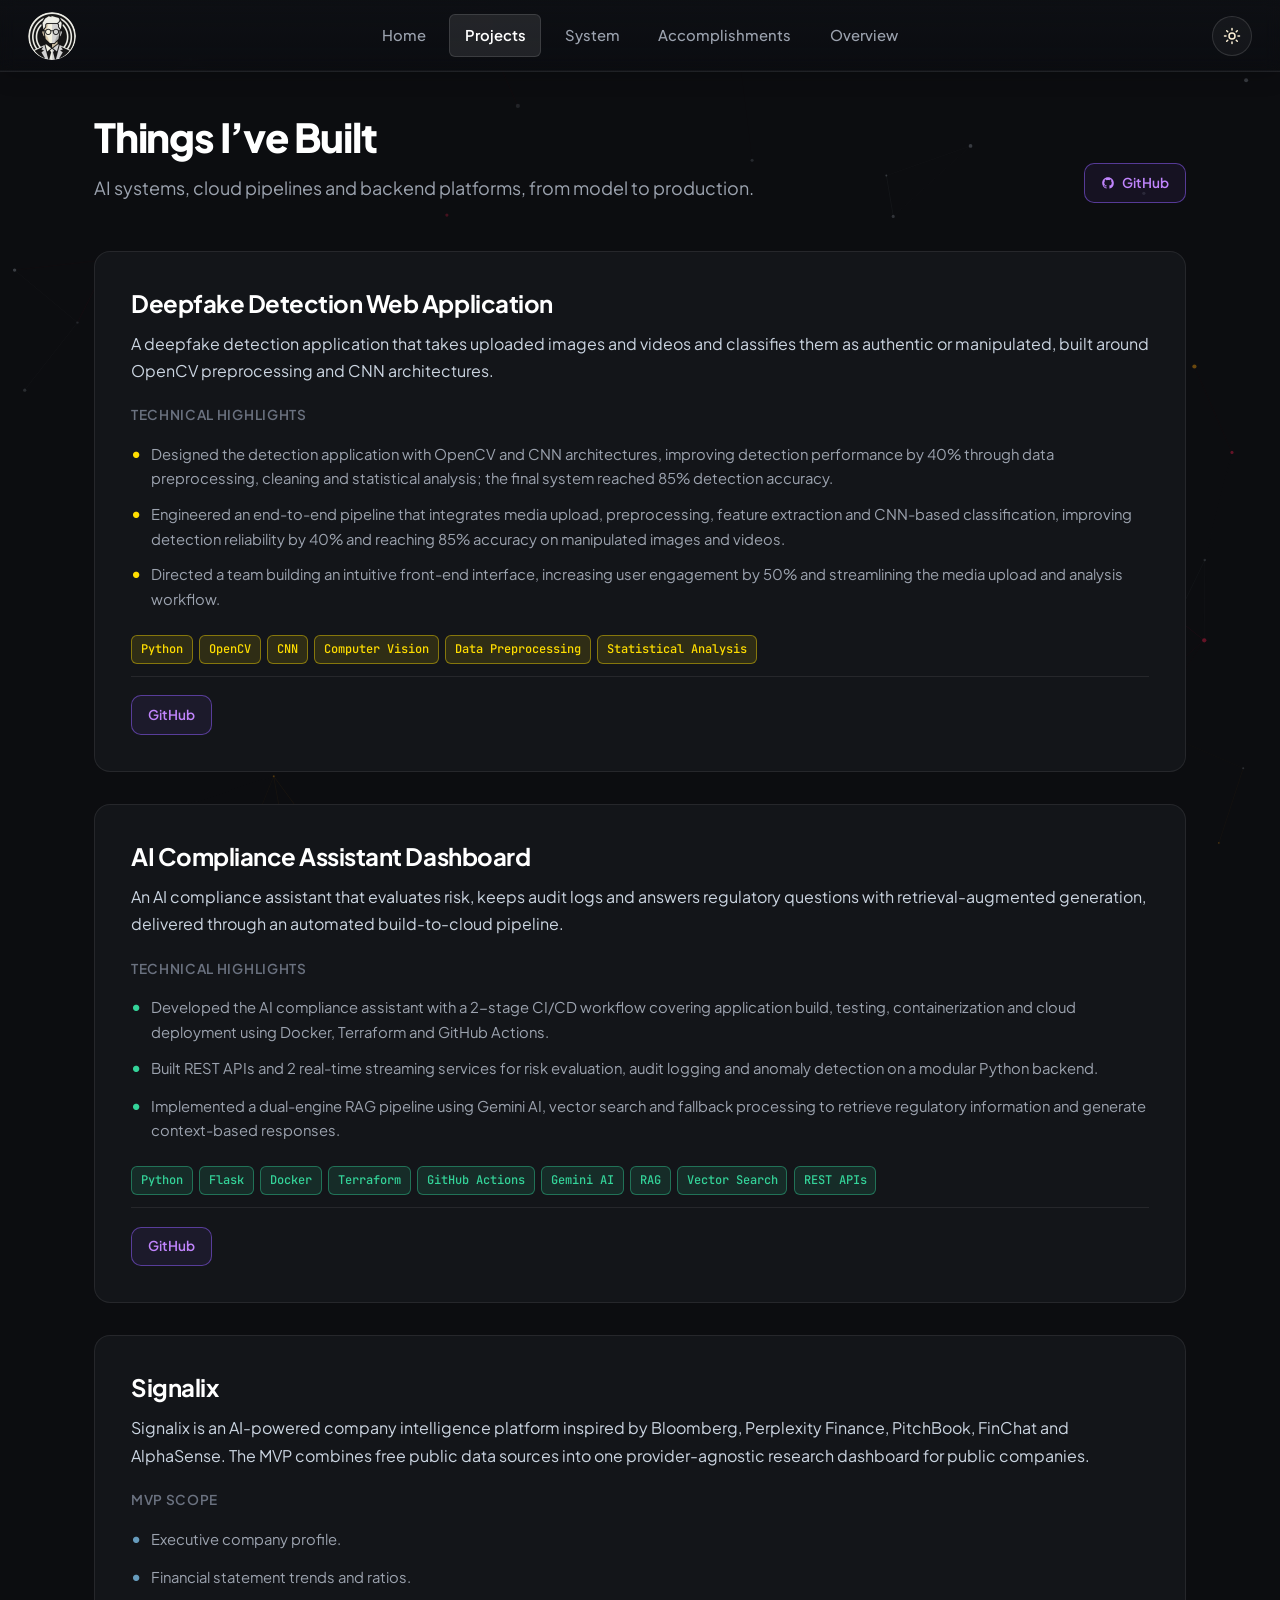
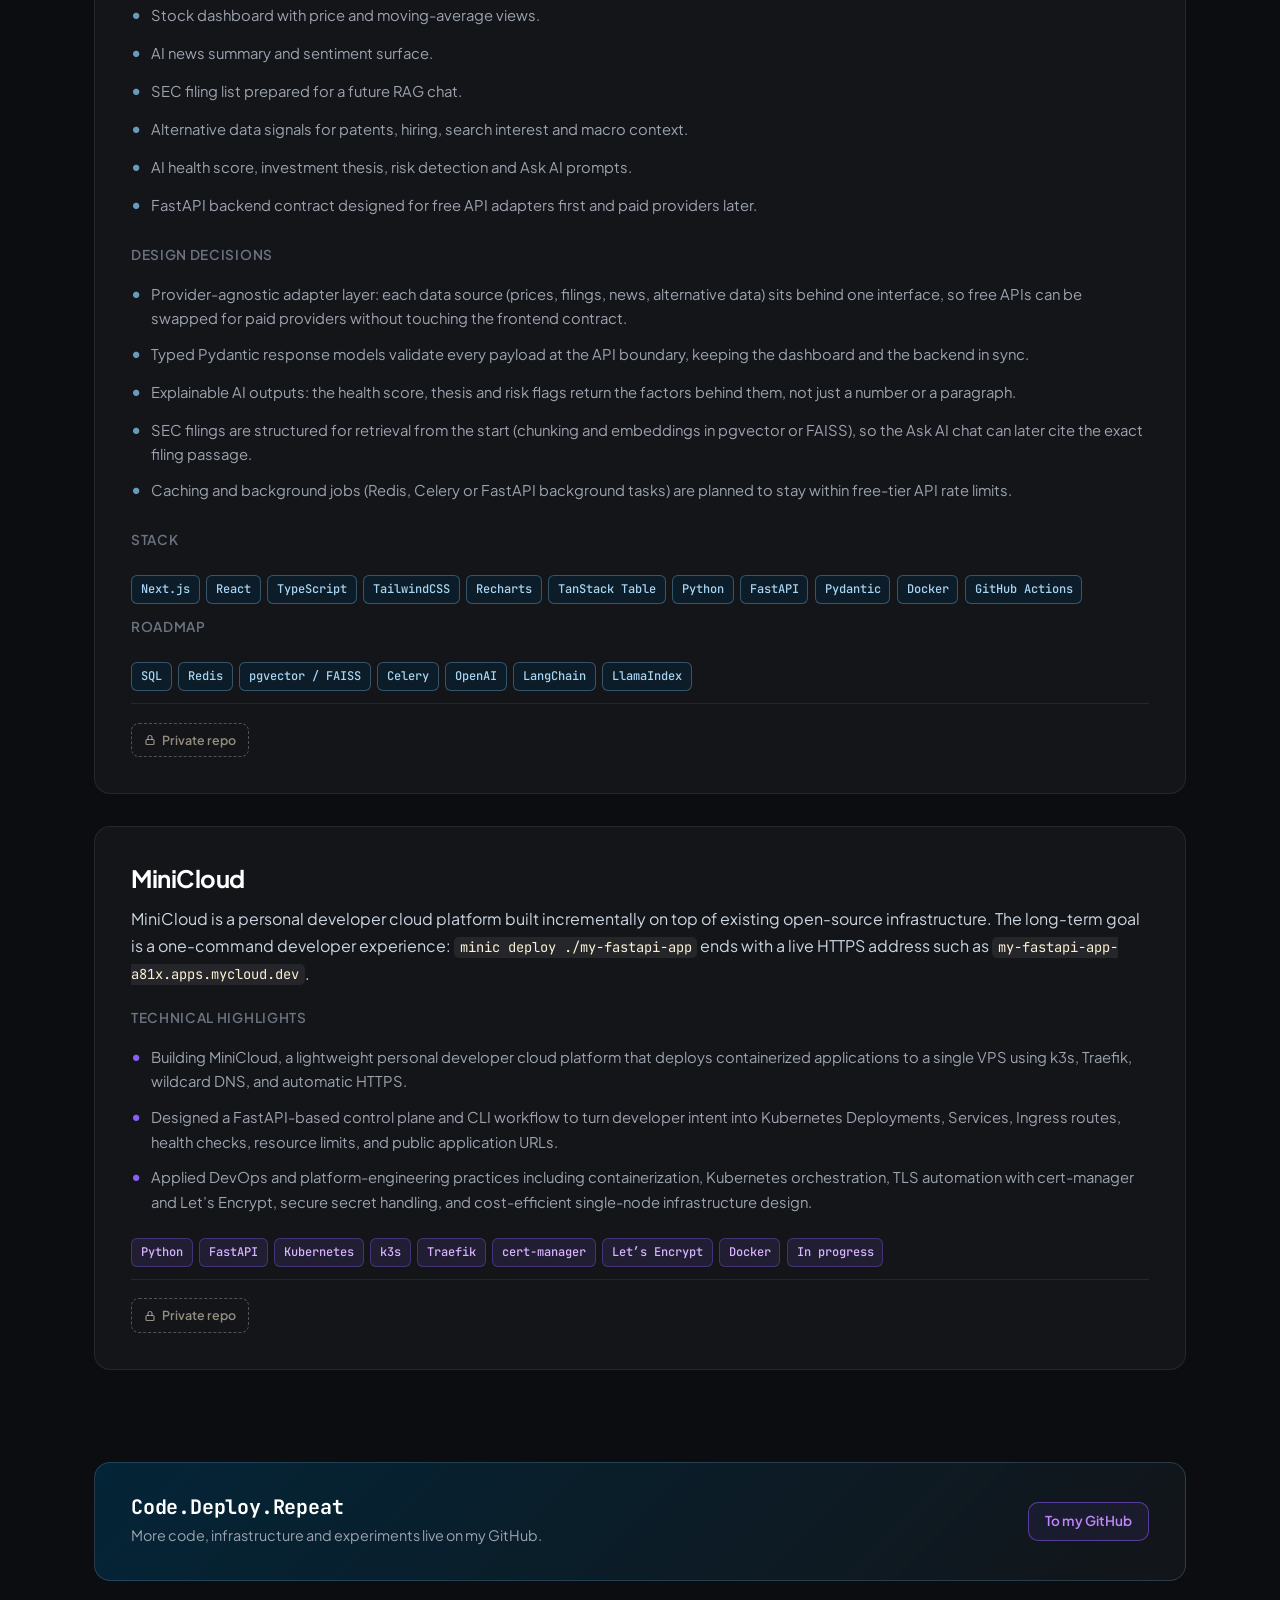
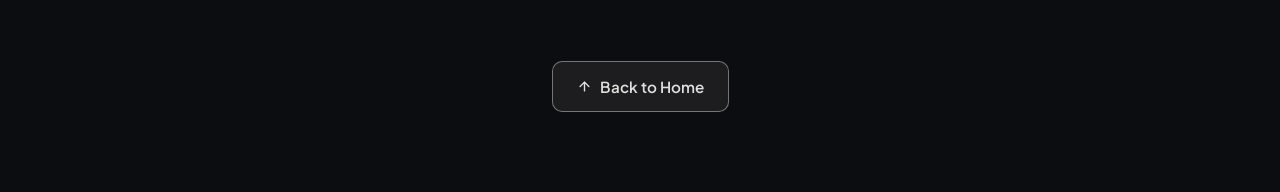
==== commit 57d28256: "fix #6" ====
--- a/projects.html
+++ b/projects.html
@@ -39,7 +39,7 @@
     })();
   </script>
 
-  <link rel="stylesheet" href="css/styles.css?v=8">
+  <link rel="stylesheet" href="css/styles.css?v=10">
 
   <!-- Page Transition Flash Prevention -->
   <script>
@@ -71,7 +71,7 @@
         <a href="projects.html" class="nav-link active">Projects</a>
         <a href="index.html#system" class="nav-link">System</a>
         <a href="index.html#achievements" class="nav-link">Accomplishments</a>
-        <a href="index.html#contact" class="nav-link">Contact</a>
+        <a href="index.html#contact" class="nav-link">Overview</a>
       </nav>
 
       <button class="mobile-toggle" id="mobile-toggle" aria-label="Toggle Navigation Menu" aria-expanded="false">
@@ -92,7 +92,7 @@
       <a href="projects.html" class="mobile-link active">Projects</a>
       <a href="index.html#system" class="mobile-link">System</a>
       <a href="index.html#achievements" class="mobile-link">Accomplishments</a>
-      <a href="index.html#contact" class="mobile-link">Contact</a>
+      <a href="index.html#contact" class="mobile-link">Overview</a>
     </div>
   </header>
 
@@ -227,6 +227,6 @@
     </div>
   </main>
 
-  <script src="js/main.js?v=8"></script>
+  <script src="js/main.js?v=10"></script>
 </body>
 </html>
--- a/css/styles.css
+++ b/css/styles.css
@@ -3285,3 +3285,59 @@
 #system .system-pct { text-shadow: none; }
 .system-panel { background: rgba(14, 16, 20, 0.82); }
 html[data-theme="light"] .system-panel { background: rgba(255, 250, 240, 0.9); }
+
+
+/* ==========================================================================
+   CUSTOM CURSOR: dot + trailing ring (light on dark theme, dark on light theme)
+   Sized like a system cursor. Only active once JS adds .has-custom-cursor.
+   ========================================================================== */
+.cursor-dot,
+.cursor-ring {
+  --cur: #f5f5f5;
+  --cur-edge: rgba(0, 0, 0, 0.35);
+  position: fixed;
+  top: 0;
+  left: 0;
+  pointer-events: none;
+  z-index: 2147483000;
+  opacity: 0;
+  transition: opacity 0.2s ease;
+  will-change: transform;
+}
+html[data-theme="light"] .cursor-dot,
+html[data-theme="light"] .cursor-ring {
+  --cur: #1a0f06;
+  --cur-edge: rgba(255, 255, 255, 0.55);
+}
+.cursor-dot.is-visible,
+.cursor-ring.is-visible { opacity: 1; }
+
+.cursor-dot {
+  width: 5px;
+  height: 5px;
+  margin: -2.5px 0 0 -2.5px;
+  border-radius: 50%;
+  background: var(--cur);
+  box-shadow: 0 0 0 1px var(--cur-edge);
+}
+.cursor-ring {
+  width: 22px;
+  height: 22px;
+  margin: -11px 0 0 -11px;
+  border-radius: 50%;
+  border: 1.5px solid var(--cur);
+  box-shadow: 0 0 0 1px var(--cur-edge);
+  scale: 1;
+  transition: opacity 0.2s ease, scale 0.22s cubic-bezier(0.22, 1, 0.36, 1);
+}
+.cursor-ring.is-hover { scale: 1.55; }
+.cursor-ring.is-down { scale: 0.8; }
+.cursor-ring.is-hover.is-down { scale: 1.2; }
+
+/* Hide the system arrow only when the custom cursor is running */
+html.has-custom-cursor,
+html.has-custom-cursor * { cursor: none !important; }
+
+@media (prefers-reduced-motion: reduce) {
+  .cursor-ring { transition: opacity 0.2s ease; }
+}
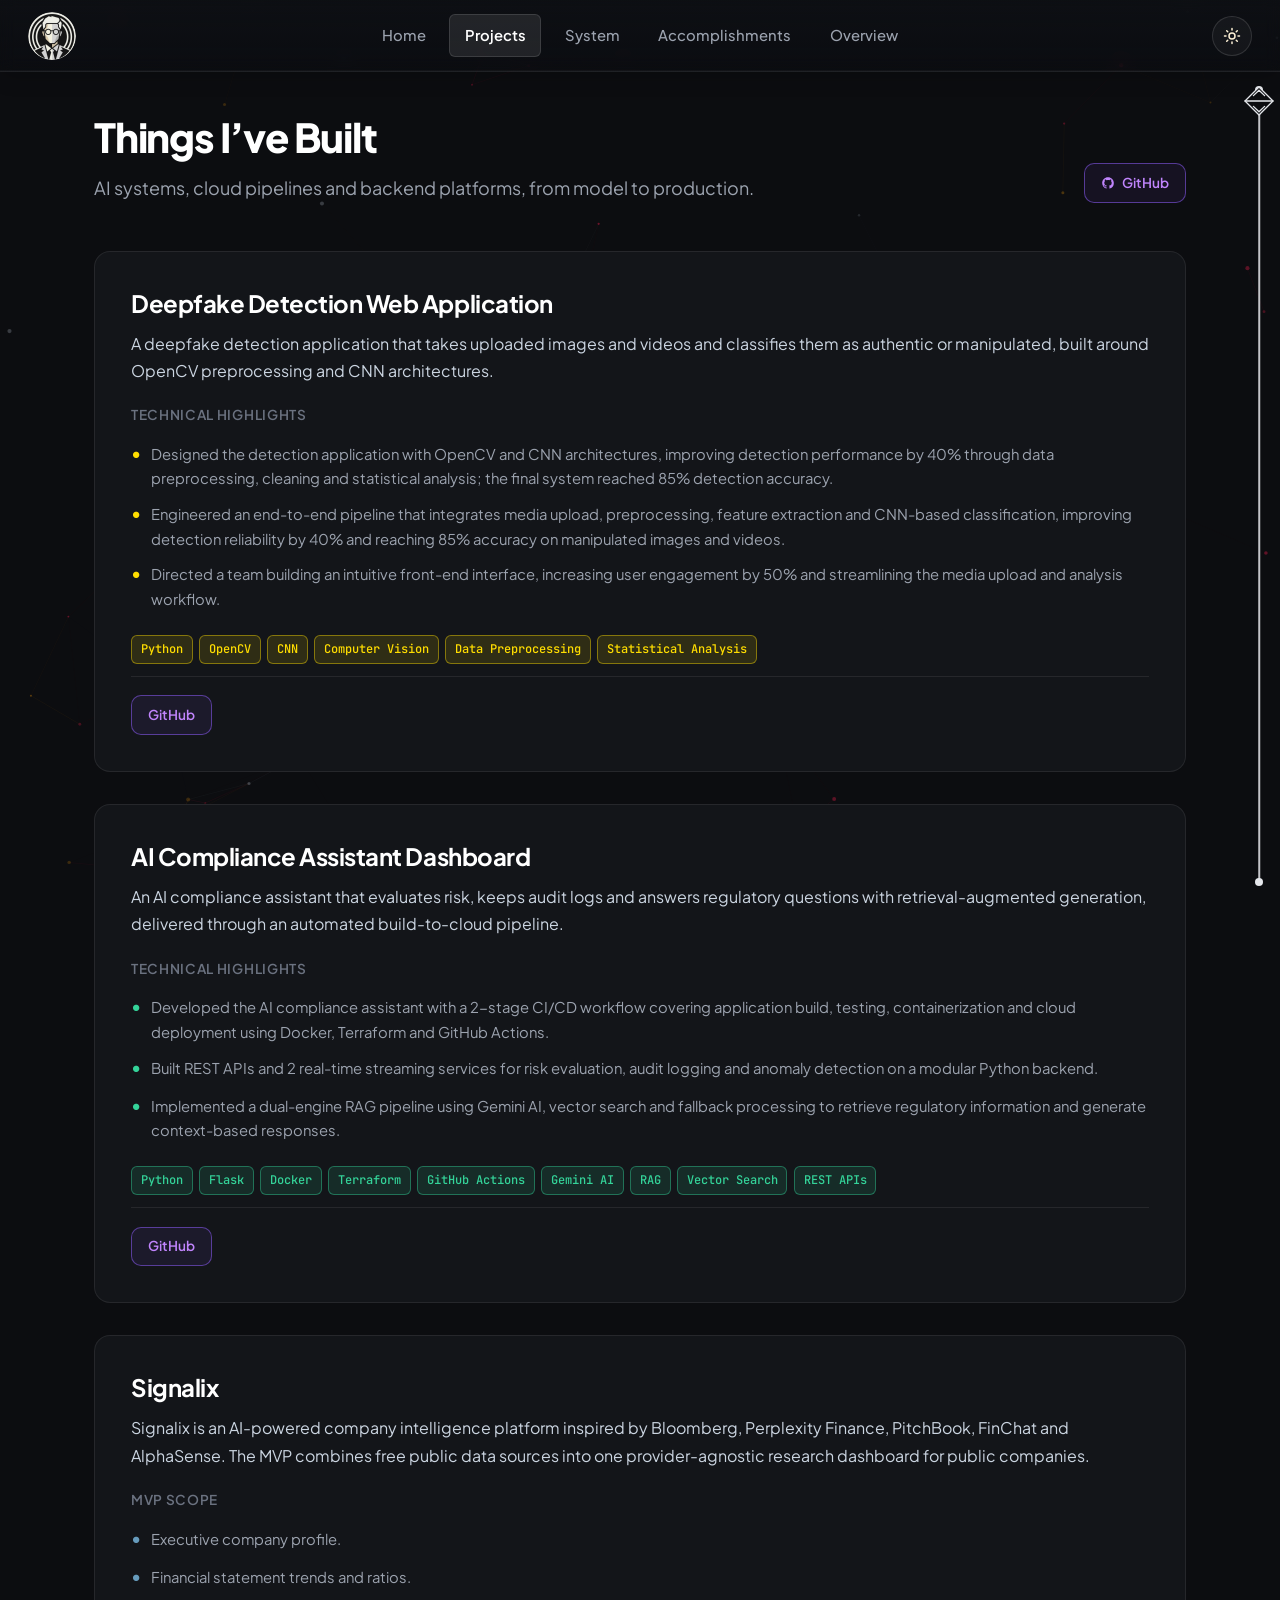
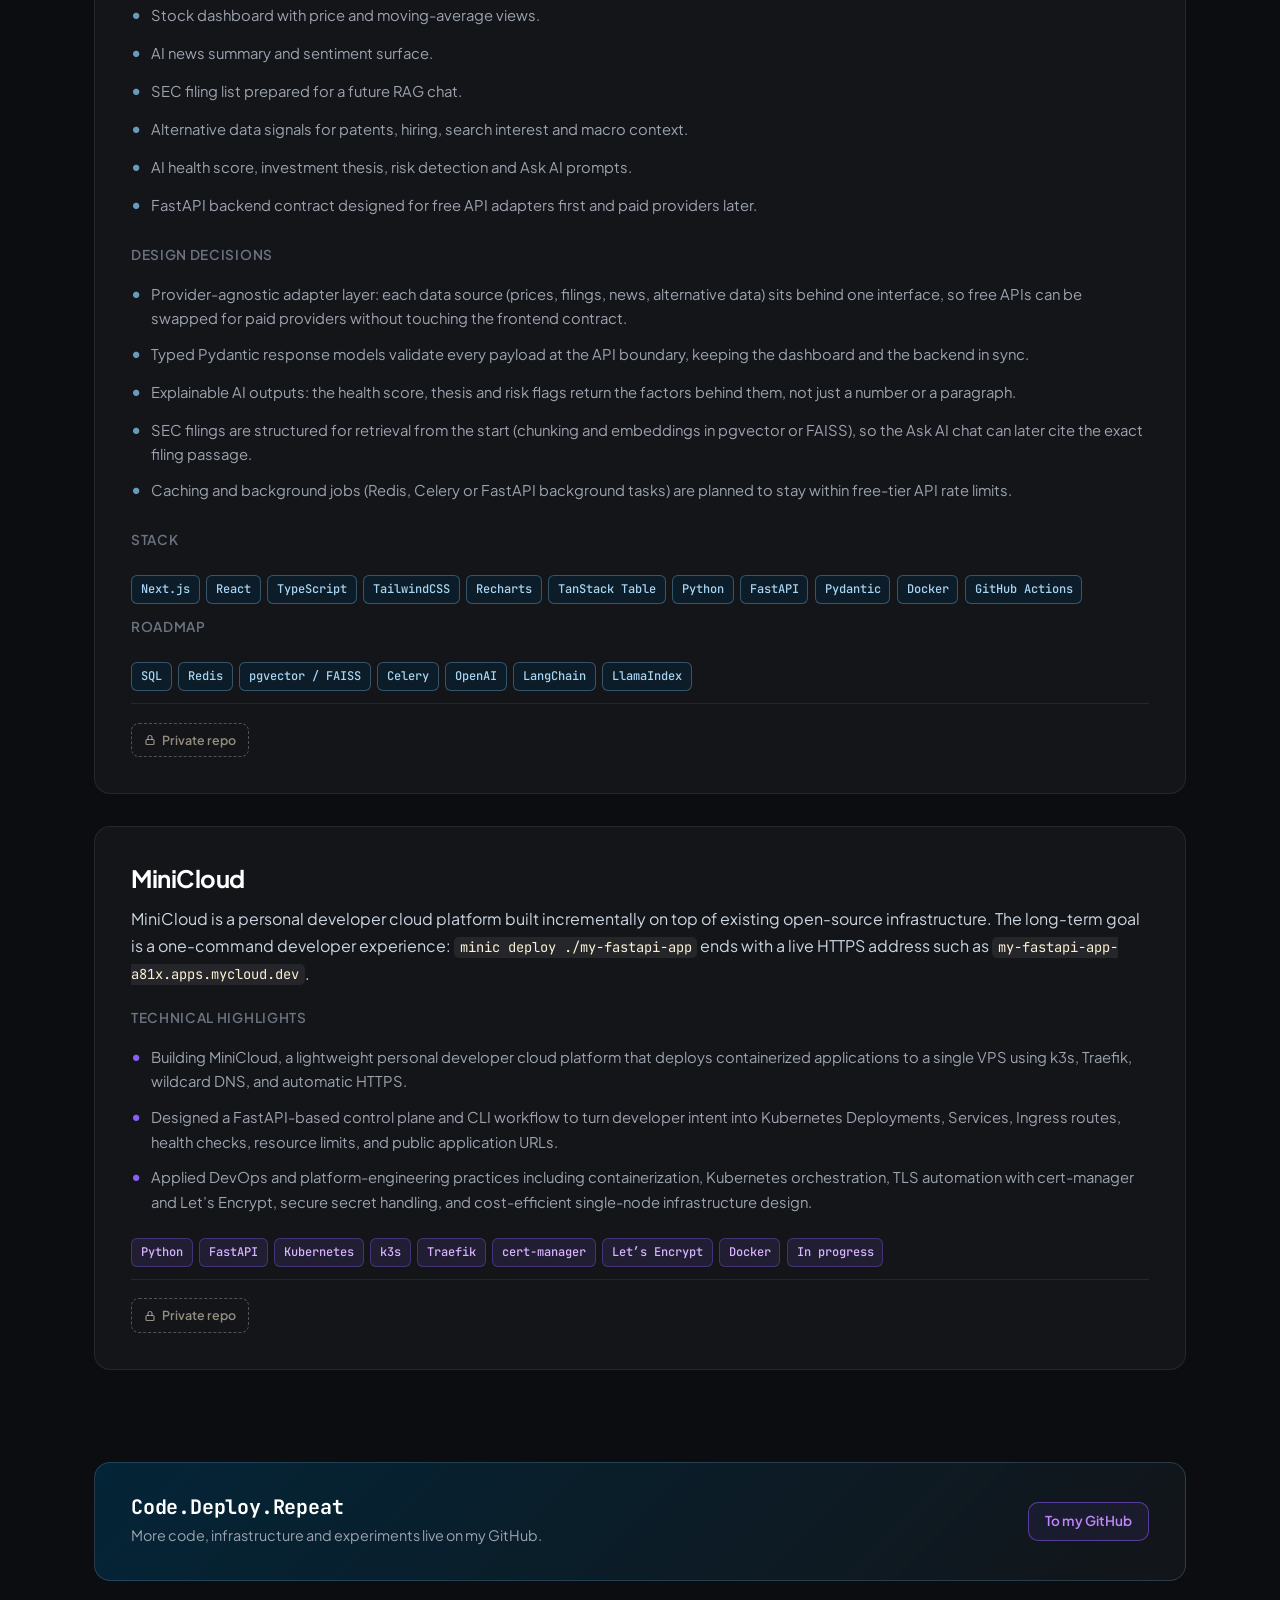
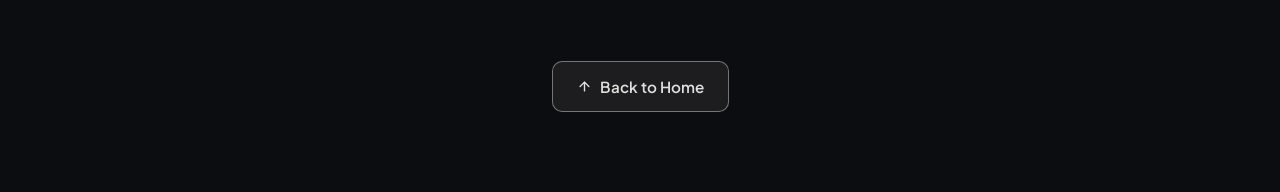
==== commit bd78ce5b: "fix #7" ====
--- a/projects.html
+++ b/projects.html
@@ -39,7 +39,7 @@
     })();
   </script>
 
-  <link rel="stylesheet" href="css/styles.css?v=10">
+  <link rel="stylesheet" href="css/styles.css?v=11">
 
   <!-- Page Transition Flash Prevention -->
   <script>
@@ -227,6 +227,6 @@
     </div>
   </main>
 
-  <script src="js/main.js?v=10"></script>
+  <script src="js/main.js?v=11"></script>
 </body>
 </html>
--- a/css/styles.css
+++ b/css/styles.css
@@ -3341,3 +3341,85 @@
 @media (prefers-reduced-motion: reduce) {
   .cursor-ring { transition: opacity 0.2s ease; }
 }
+
+
+/* ==========================================================================
+   CUSTOM SCROLLBAR: line + end dots + diamond thumb with chevrons
+   Light strokes on the dark theme, dark-brown strokes on the light theme.
+   ========================================================================== */
+.sb {
+  --sb-ink: #e5e7eb;
+  --sb-fill: #0c0d10;
+  position: fixed;
+  right: 6px;
+  top: calc(var(--header-height) + 14px);
+  bottom: 14px;
+  width: 30px;
+  z-index: 90;
+  pointer-events: none;
+  color: var(--sb-ink);
+  transition: opacity 0.25s ease;
+}
+html[data-theme="light"] .sb {
+  --sb-ink: #2a1608;
+  --sb-fill: #f6e4c6;
+}
+.sb.is-hidden { opacity: 0; visibility: hidden; }
+
+.sb-rail {
+  position: absolute;
+  inset: 0;
+  left: 50%;
+  width: 18px;
+  transform: translateX(-50%);
+  pointer-events: auto;
+}
+.sb-line {
+  position: absolute;
+  left: 50%;
+  top: 4px;
+  bottom: 4px;
+  width: 1.5px;
+  transform: translateX(-50%);
+  background: var(--sb-ink);
+  opacity: 0.85;
+}
+.sb-dot {
+  position: absolute;
+  left: 50%;
+  width: 8px;
+  height: 8px;
+  margin-left: -4px;
+  border-radius: 50%;
+  background: var(--sb-ink);
+}
+.sb-dot-top { top: 0; }
+.sb-dot-bottom { bottom: 0; }
+
+.sb-thumb {
+  position: absolute;
+  top: 0;
+  left: 50%;
+  width: 30px;
+  height: 30px;
+  margin-left: -15px;
+  color: var(--sb-ink);
+  pointer-events: auto;
+  touch-action: none;
+  will-change: transform;
+}
+.sb-thumb svg { display: block; overflow: visible; }
+.sb-thumb .sb-diamond { fill: var(--sb-fill); }
+.sb-thumb:hover svg,
+.sb.is-dragging .sb-thumb svg { stroke-width: 1.7; }
+
+/* Replace the native scrollbar only when the custom one is running */
+html.has-custom-scrollbar { scrollbar-width: none; -ms-overflow-style: none; }
+html.has-custom-scrollbar::-webkit-scrollbar,
+html.has-custom-scrollbar body::-webkit-scrollbar { width: 0; height: 0; display: none; }
+
+@media (max-width: 860px) {
+  .sb { width: 24px; right: 2px; }
+  .sb-thumb { width: 26px; height: 26px; margin-left: -13px; }
+  .sb-thumb svg { width: 26px; height: 26px; }
+}
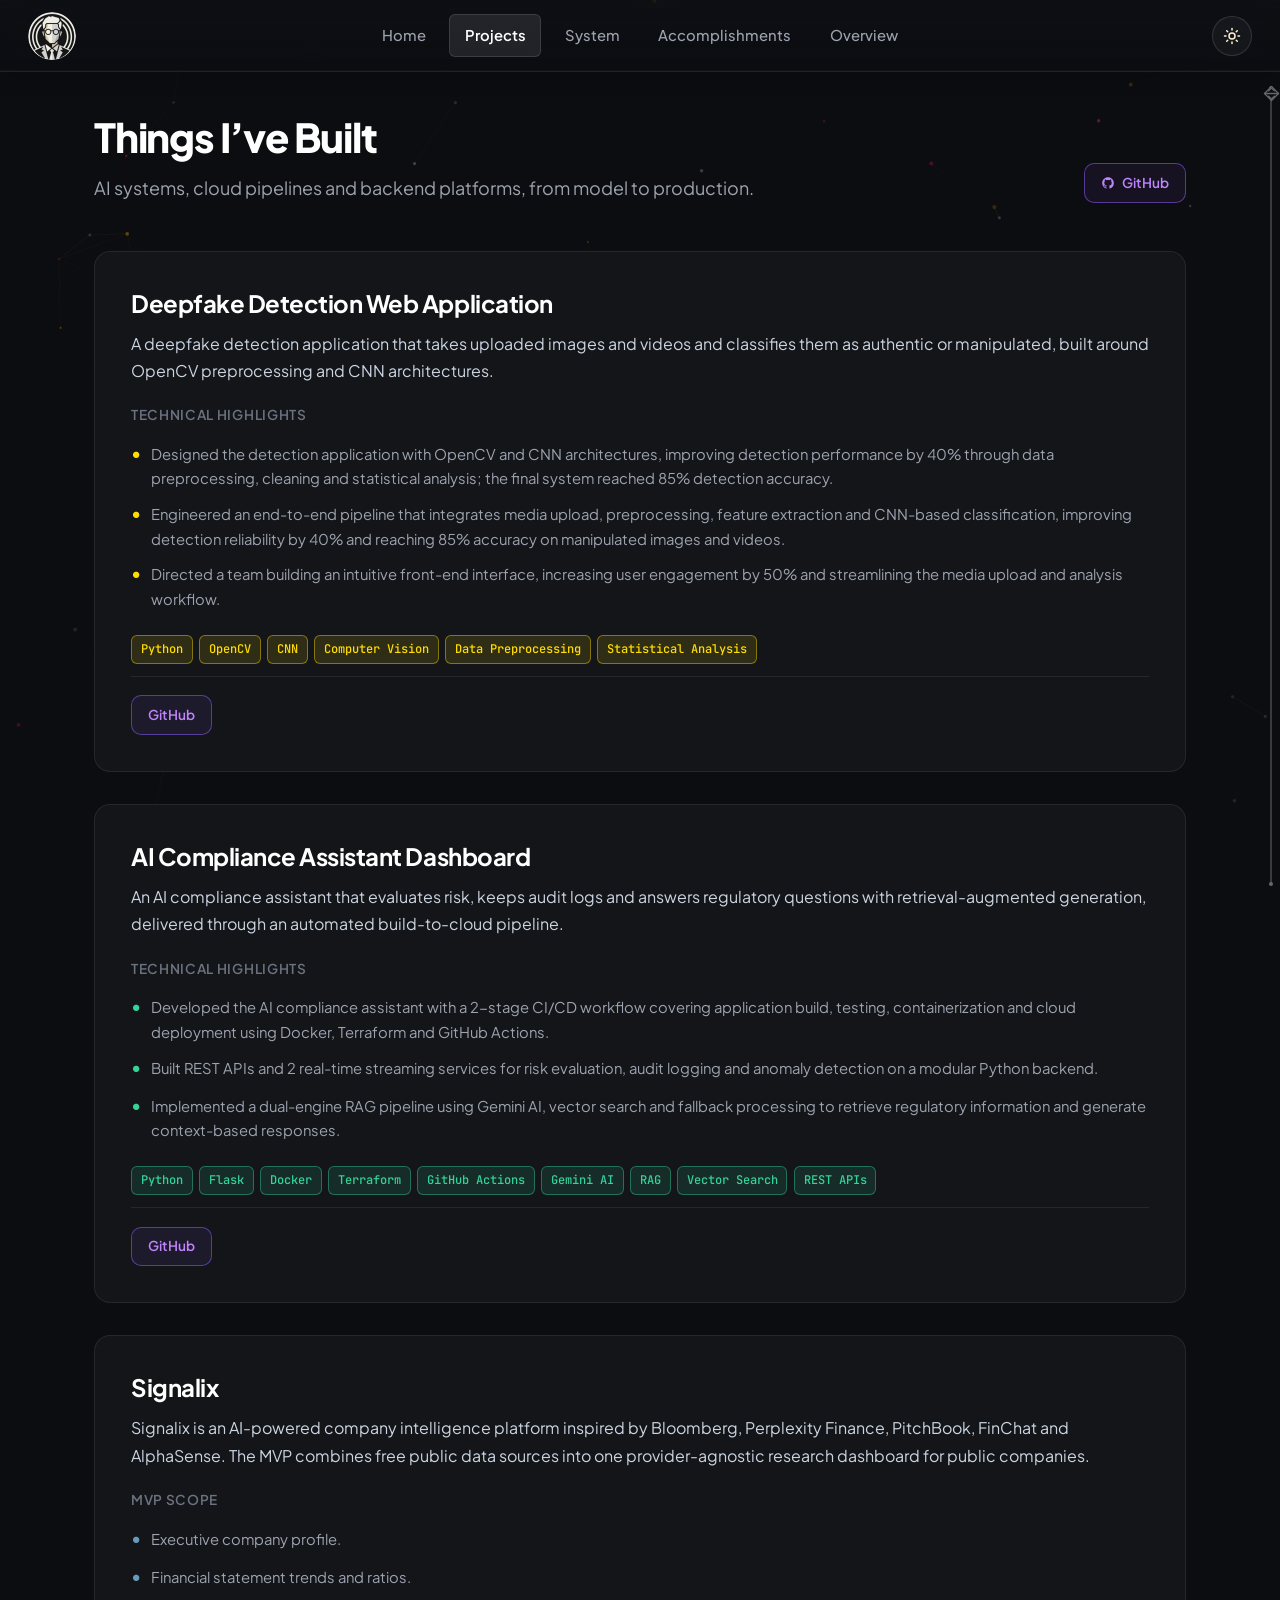
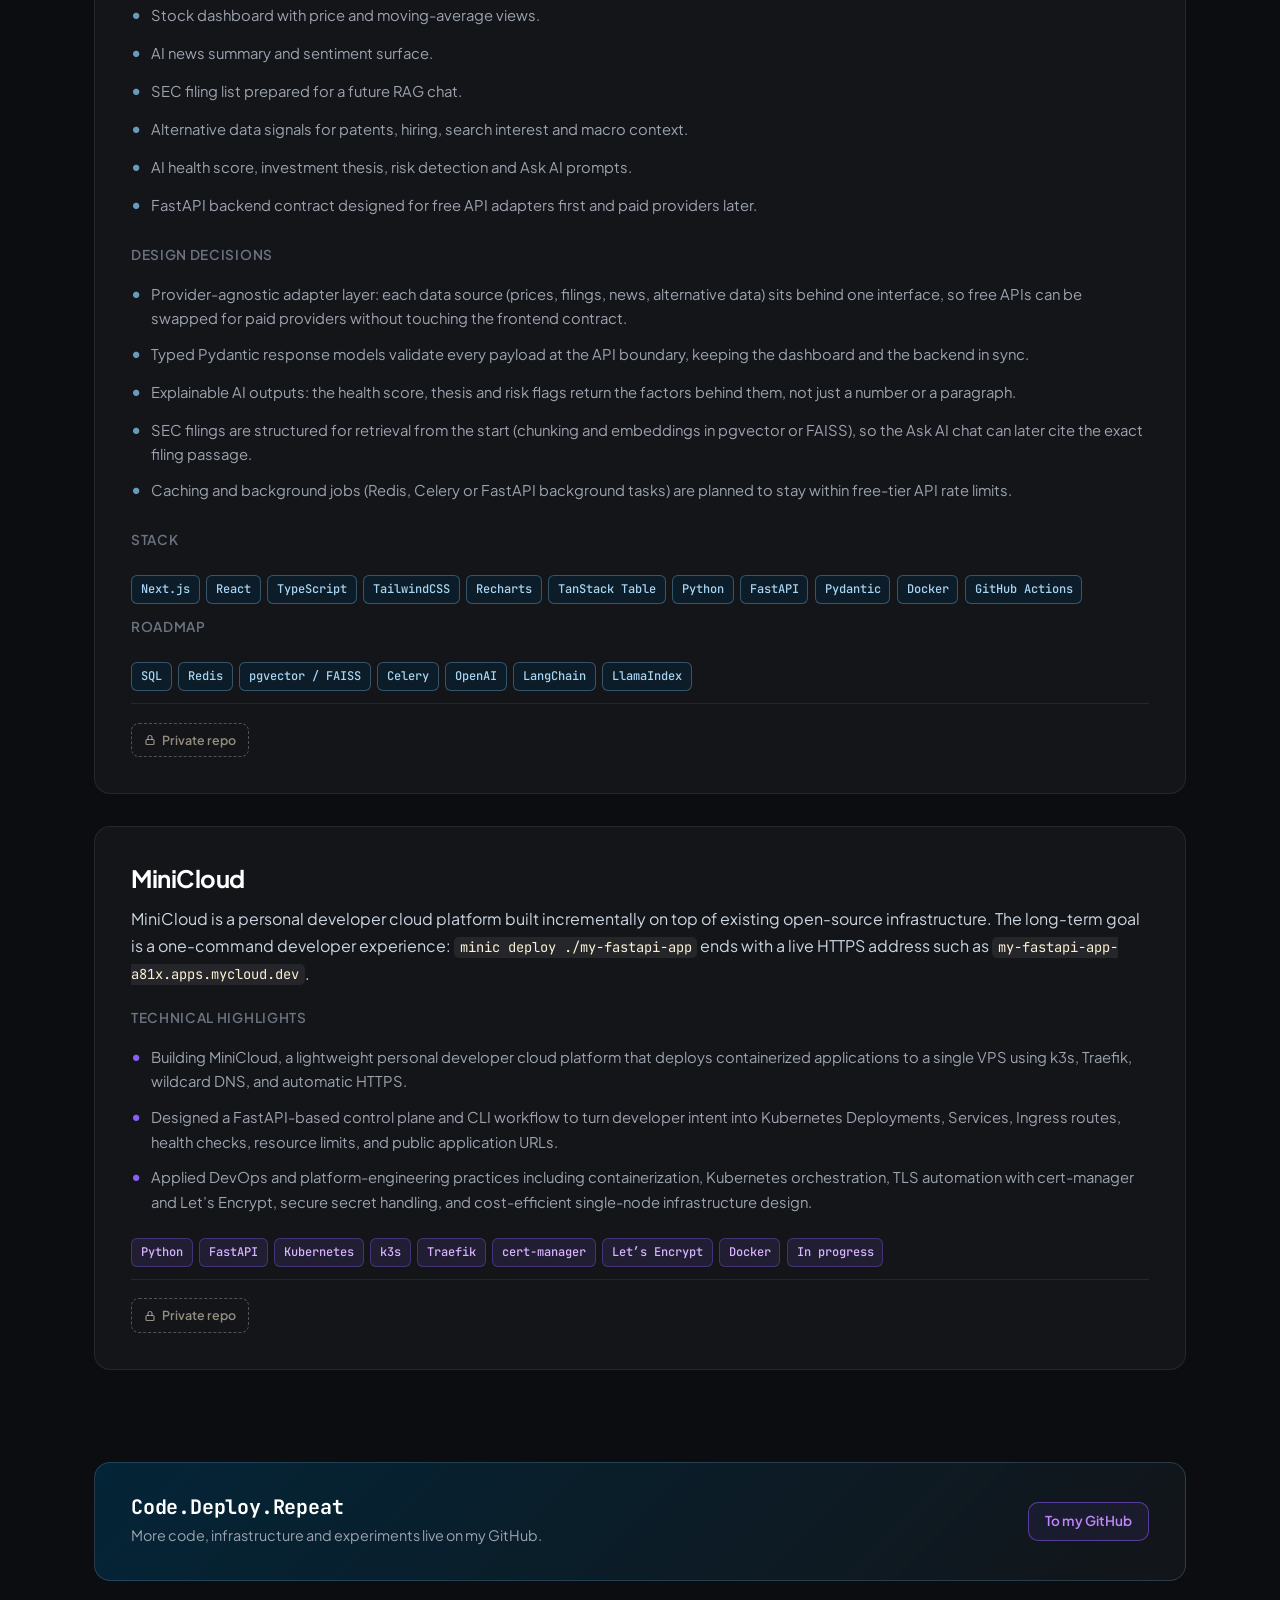
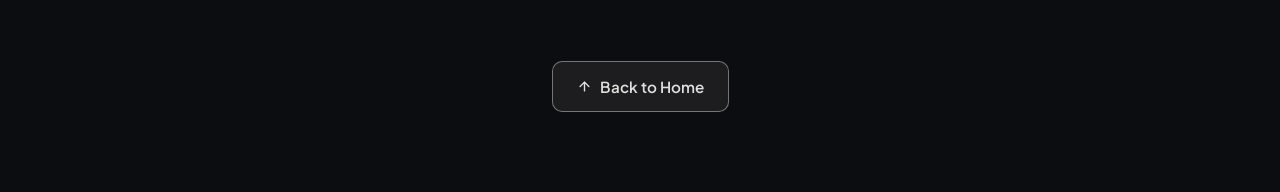
==== commit f8d43e17: "fix #8" ====
--- a/projects.html
+++ b/projects.html
@@ -39,7 +39,7 @@
     })();
   </script>
 
-  <link rel="stylesheet" href="css/styles.css?v=11">
+  <link rel="stylesheet" href="css/styles.css?v=12">
 
   <!-- Page Transition Flash Prevention -->
   <script>
@@ -227,6 +227,6 @@
     </div>
   </main>
 
-  <script src="js/main.js?v=11"></script>
+  <script src="js/main.js?v=12"></script>
 </body>
 </html>
--- a/css/styles.css
+++ b/css/styles.css
@@ -3345,51 +3345,54 @@
 
 /* ==========================================================================
    CUSTOM SCROLLBAR: line + end dots + diamond thumb with chevrons
+   Compact (half size), dimmed, hugging the right edge so it never crowds the page.
    Light strokes on the dark theme, dark-brown strokes on the light theme.
    ========================================================================== */
 .sb {
   --sb-ink: #e5e7eb;
   --sb-fill: #0c0d10;
   position: fixed;
-  right: 6px;
+  right: 1px;
   top: calc(var(--header-height) + 14px);
   bottom: 14px;
-  width: 30px;
+  width: 16px;
   z-index: 90;
   pointer-events: none;
   color: var(--sb-ink);
-  transition: opacity 0.25s ease;
+  opacity: 0.42;
+  transition: opacity 0.3s ease;
 }
 html[data-theme="light"] .sb {
   --sb-ink: #2a1608;
   --sb-fill: #f6e4c6;
 }
+.sb:hover,
+.sb.is-dragging { opacity: 0.9; }
 .sb.is-hidden { opacity: 0; visibility: hidden; }
 
 .sb-rail {
   position: absolute;
   inset: 0;
   left: 50%;
-  width: 18px;
+  width: 14px;
   transform: translateX(-50%);
   pointer-events: auto;
 }
 .sb-line {
   position: absolute;
   left: 50%;
-  top: 4px;
-  bottom: 4px;
-  width: 1.5px;
+  top: 2px;
+  bottom: 2px;
+  width: 1px;
   transform: translateX(-50%);
   background: var(--sb-ink);
-  opacity: 0.85;
 }
 .sb-dot {
   position: absolute;
   left: 50%;
-  width: 8px;
-  height: 8px;
-  margin-left: -4px;
+  width: 4px;
+  height: 4px;
+  margin-left: -2px;
   border-radius: 50%;
   background: var(--sb-ink);
 }
@@ -3400,26 +3403,20 @@
   position: absolute;
   top: 0;
   left: 50%;
-  width: 30px;
-  height: 30px;
-  margin-left: -15px;
+  width: 15px;
+  height: 15px;
+  margin-left: -7.5px;
   color: var(--sb-ink);
   pointer-events: auto;
   touch-action: none;
   will-change: transform;
 }
-.sb-thumb svg { display: block; overflow: visible; }
+.sb-thumb svg { display: block; overflow: visible; width: 15px; height: 15px; stroke-width: 2.6; }
 .sb-thumb .sb-diamond { fill: var(--sb-fill); }
 .sb-thumb:hover svg,
-.sb.is-dragging .sb-thumb svg { stroke-width: 1.7; }
+.sb.is-dragging .sb-thumb svg { stroke-width: 3.2; }
 
 /* Replace the native scrollbar only when the custom one is running */
 html.has-custom-scrollbar { scrollbar-width: none; -ms-overflow-style: none; }
 html.has-custom-scrollbar::-webkit-scrollbar,
 html.has-custom-scrollbar body::-webkit-scrollbar { width: 0; height: 0; display: none; }
-
-@media (max-width: 860px) {
-  .sb { width: 24px; right: 2px; }
-  .sb-thumb { width: 26px; height: 26px; margin-left: -13px; }
-  .sb-thumb svg { width: 26px; height: 26px; }
-}
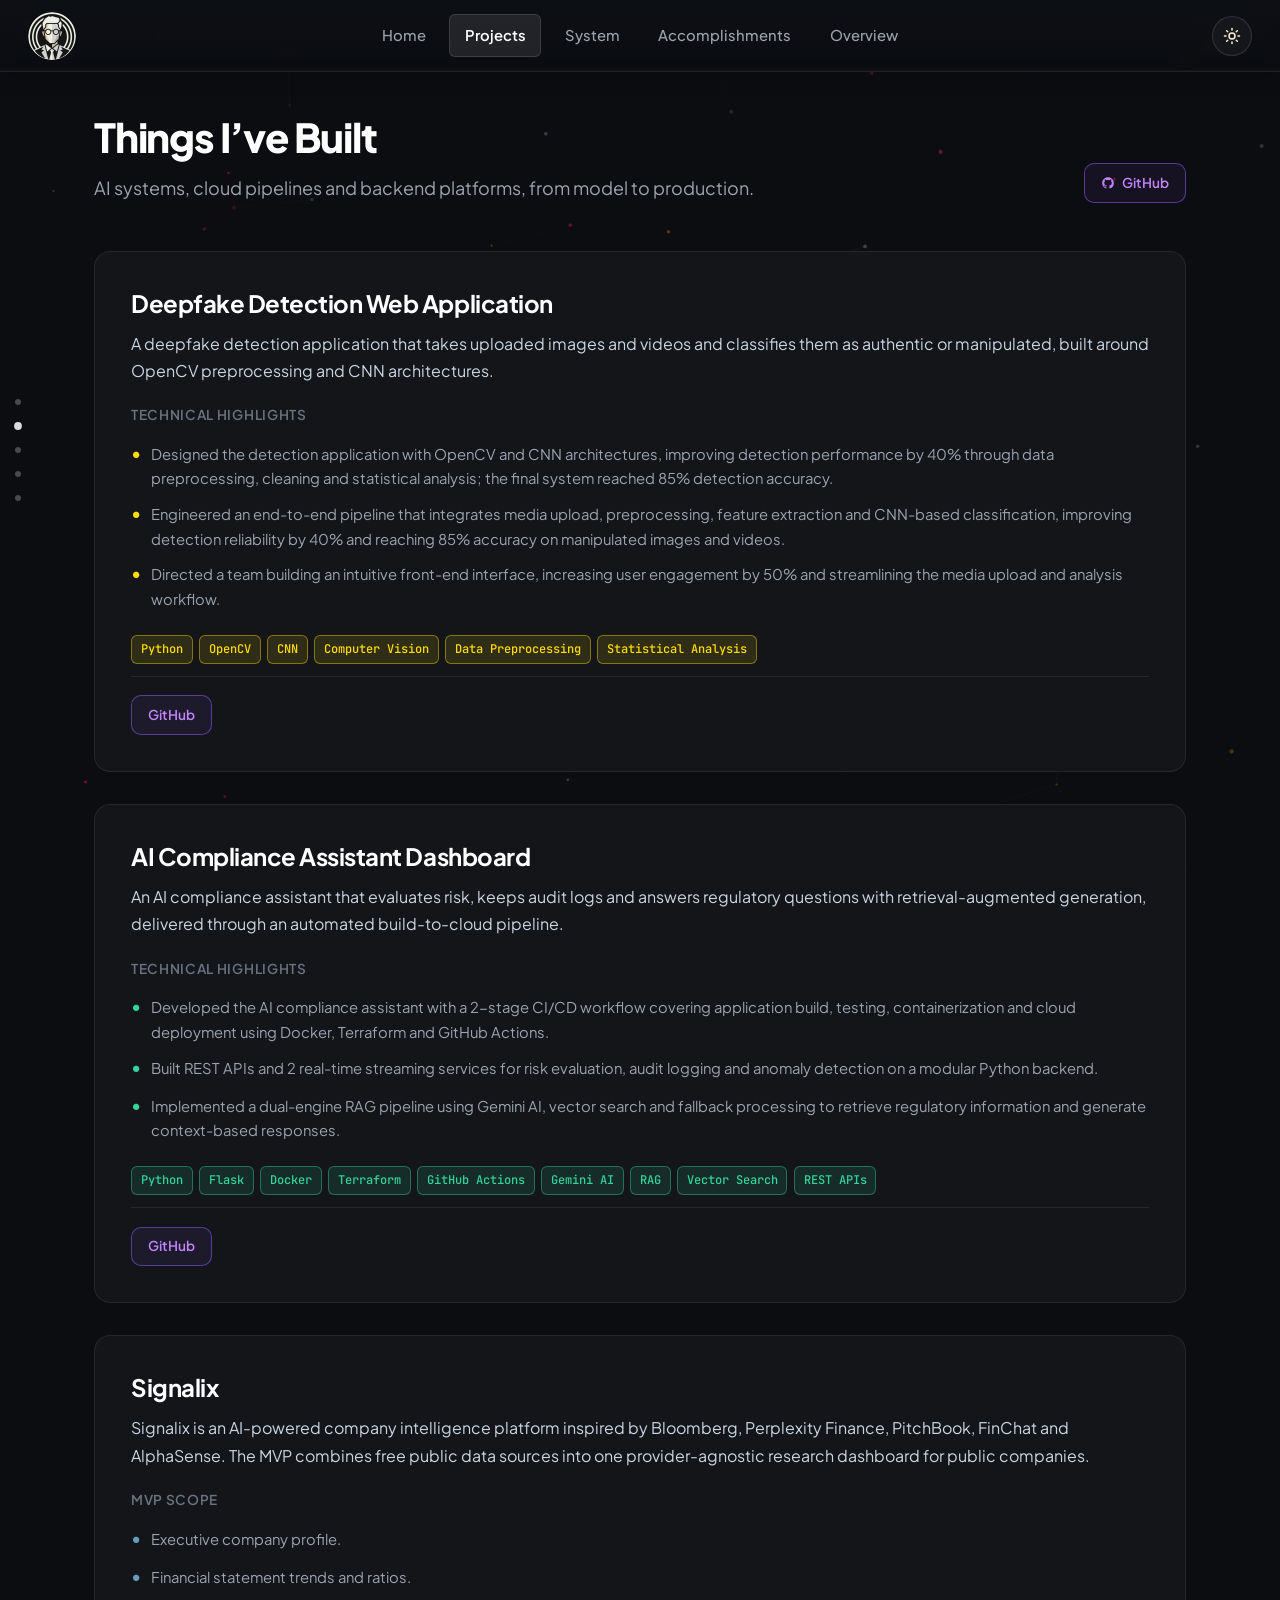
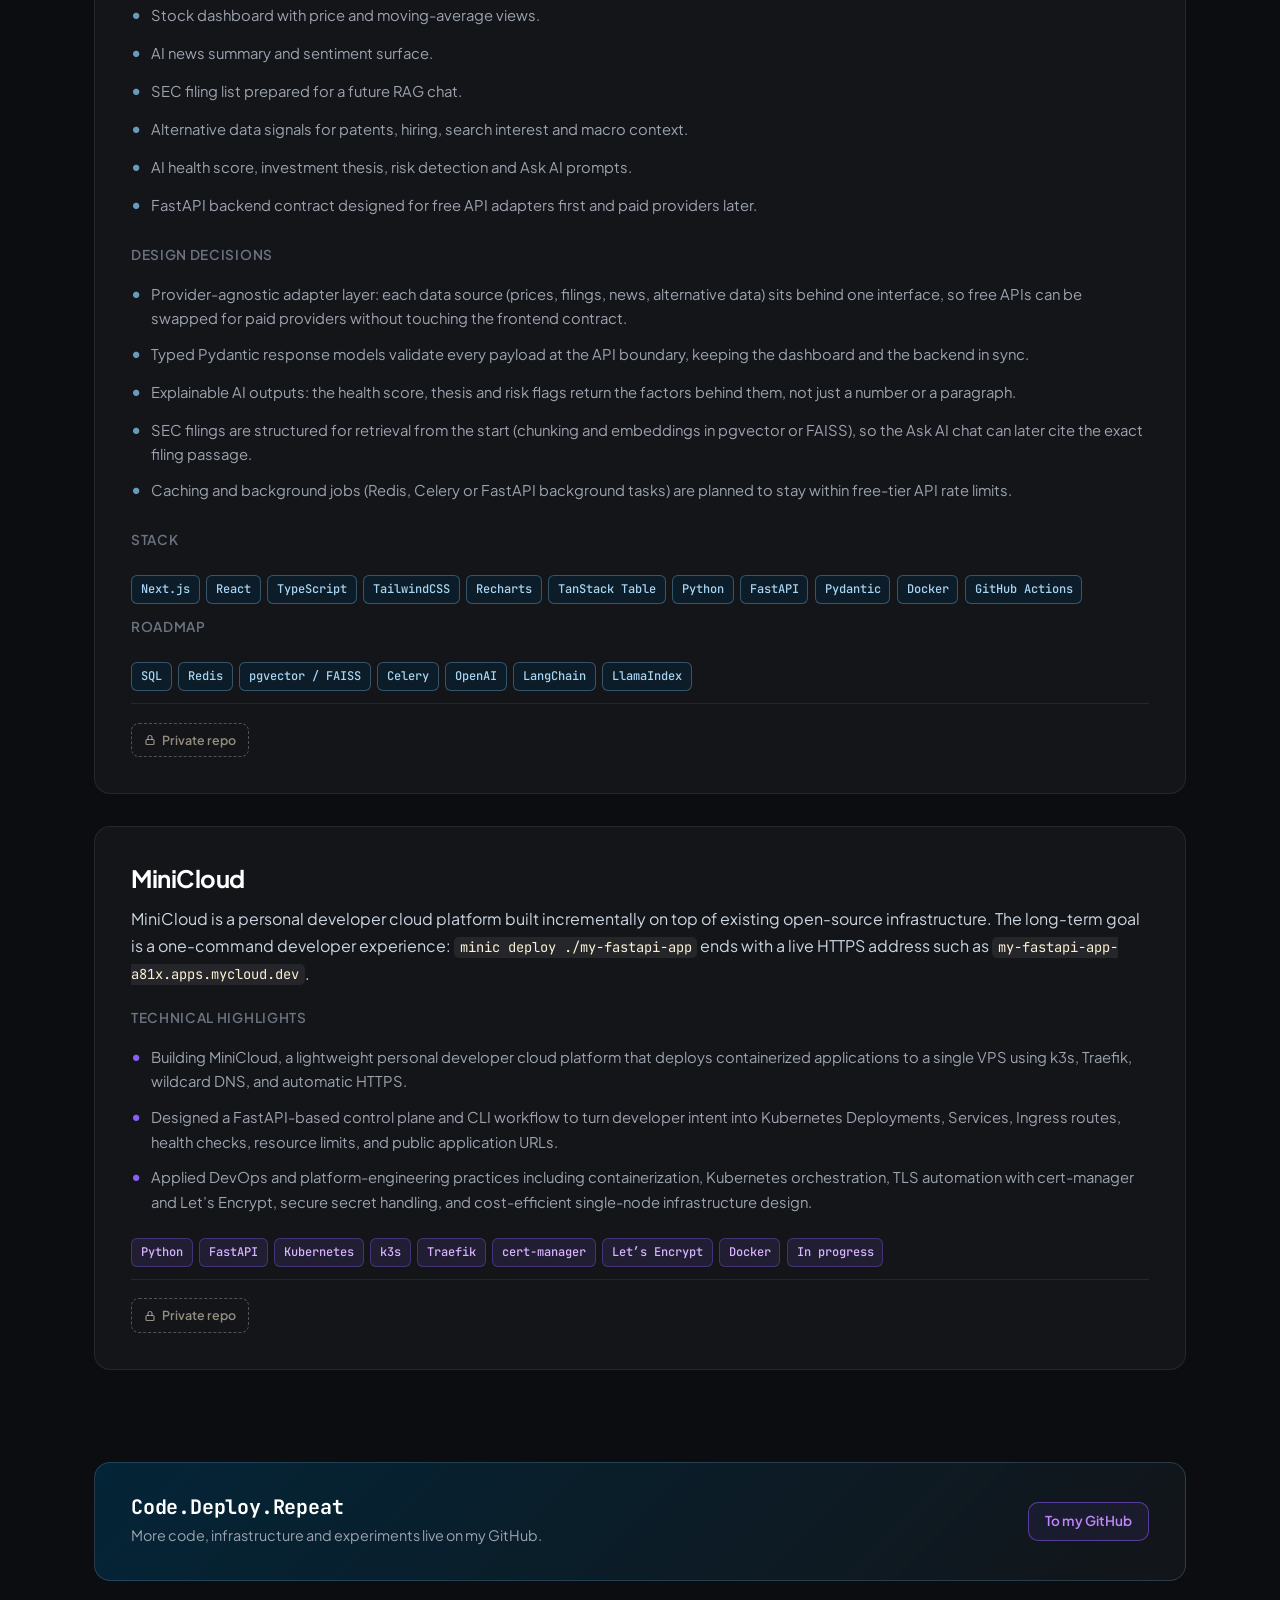
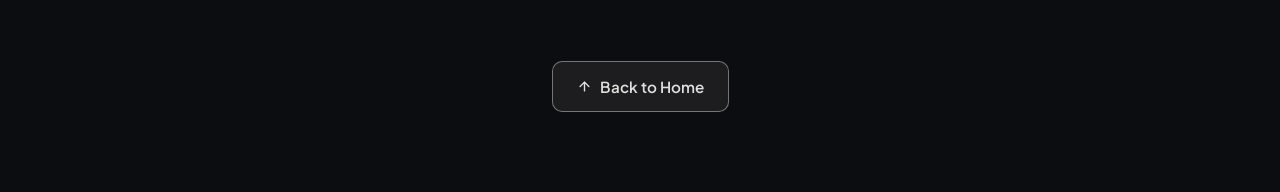
==== commit 720afaf5: "fix #9" ====
--- a/projects.html
+++ b/projects.html
@@ -39,7 +39,7 @@
     })();
   </script>
 
-  <link rel="stylesheet" href="css/styles.css?v=12">
+  <link rel="stylesheet" href="css/styles.css?v=13">
 
   <!-- Page Transition Flash Prevention -->
   <script>
@@ -227,6 +227,6 @@
     </div>
   </main>
 
-  <script src="js/main.js?v=12"></script>
+  <script src="js/main.js?v=13"></script>
 </body>
 </html>
--- a/css/styles.css
+++ b/css/styles.css
@@ -3342,81 +3342,87 @@
   .cursor-ring { transition: opacity 0.2s ease; }
 }
 
-
 /* ==========================================================================
-   CUSTOM SCROLLBAR: line + end dots + diamond thumb with chevrons
-   Compact (half size), dimmed, hugging the right edge so it never crowds the page.
-   Light strokes on the dark theme, dark-brown strokes on the light theme.
+   No scrollbar on the right (scrolling still works with wheel, touch, keys, side dots)
    ========================================================================== */
-.sb {
-  --sb-ink: #e5e7eb;
-  --sb-fill: #0c0d10;
+html { scrollbar-width: none; -ms-overflow-style: none; }
+html::-webkit-scrollbar,
+body::-webkit-scrollbar { width: 0; height: 0; display: none; }
+
+/* ==========================================================================
+   SIDE DOTS: minimalist page / section dots on the left edge
+   Current + hovered dot magnify 30% with a dock-style spring.
+   ========================================================================== */
+.scroll-dots {
+  --dn-ink: #e5e7eb;
   position: fixed;
-  right: 1px;
-  top: calc(var(--header-height) + 14px);
-  bottom: 14px;
-  width: 16px;
+  left: 8px;
+  top: 50%;
+  transform: translateY(-50%);
   z-index: 90;
-  pointer-events: none;
-  color: var(--sb-ink);
-  opacity: 0.42;
-  transition: opacity 0.3s ease;
-}
-html[data-theme="light"] .sb {
-  --sb-ink: #2a1608;
-  --sb-fill: #f6e4c6;
-}
-.sb:hover,
-.sb.is-dragging { opacity: 0.9; }
-.sb.is-hidden { opacity: 0; visibility: hidden; }
-
-.sb-rail {
-  position: absolute;
-  inset: 0;
-  left: 50%;
-  width: 14px;
-  transform: translateX(-50%);
-  pointer-events: auto;
-}
-.sb-line {
-  position: absolute;
-  left: 50%;
-  top: 2px;
-  bottom: 2px;
-  width: 1px;
-  transform: translateX(-50%);
-  background: var(--sb-ink);
-}
-.sb-dot {
-  position: absolute;
-  left: 50%;
-  width: 4px;
-  height: 4px;
-  margin-left: -2px;
+  display: flex;
+  flex-direction: column;
+  gap: 4px;
+}
+html[data-theme="light"] .scroll-dots { --dn-ink: #2a1608; }
+
+.scroll-dot {
+  position: relative;
+  display: flex;
+  align-items: center;
+  justify-content: center;
+  width: 20px;
+  height: 20px;
   border-radius: 50%;
-  background: var(--sb-ink);
-}
-.sb-dot-top { top: 0; }
-.sb-dot-bottom { bottom: 0; }
-
-.sb-thumb {
-  position: absolute;
-  top: 0;
-  left: 50%;
-  width: 15px;
-  height: 15px;
-  margin-left: -7.5px;
-  color: var(--sb-ink);
-  pointer-events: auto;
-  touch-action: none;
-  will-change: transform;
-}
-.sb-thumb svg { display: block; overflow: visible; width: 15px; height: 15px; stroke-width: 2.6; }
-.sb-thumb .sb-diamond { fill: var(--sb-fill); }
-.sb-thumb:hover svg,
-.sb.is-dragging .sb-thumb svg { stroke-width: 3.2; }
-
-/* Replace the native scrollbar only when the custom one is running */
-html.has-custom-scrollbar { scrollbar-width: none; -ms-overflow-style: none; }
-html.has-custom-scrollbar::-webkit-scrollbar,
-html.has-custom-scrollbar body::-webkit-scrollbar { width: 0; height: 0; display: none; }
+  outline-offset: 0;
+}
+.scroll-dot::before {
+  content: "";
+  width: 6px;
+  height: 6px;
+  border-radius: 50%;
+  background: var(--dn-ink);
+  opacity: 0.28;
+  transform: scale(1);
+  transition: transform 0.38s cubic-bezier(0.34, 1.56, 0.64, 1), opacity 0.25s ease;
+}
+.scroll-dot:hover::before,
+.scroll-dot:focus-visible::before { transform: scale(1.3); opacity: 0.85; }
+.scroll-dot.is-active::before { transform: scale(1.3); opacity: 0.95; }
+
+/* Small label on hover (mouse devices only) */
+@media (hover: hover) {
+  .scroll-dot::after {
+    content: attr(data-label);
+    position: absolute;
+    left: 100%;
+    top: 50%;
+    margin-left: 4px;
+    padding: 0.2rem 0.5rem;
+    border-radius: 6px;
+    font-family: var(--font-mono);
+    font-size: 0.68rem;
+    letter-spacing: 0.02em;
+    white-space: nowrap;
+    color: var(--dn-ink);
+    background: rgba(12, 13, 16, 0.78);
+    border: 1px solid rgba(255, 255, 255, 0.1);
+    opacity: 0;
+    transform: translate(-4px, -50%);
+    pointer-events: none;
+    transition: opacity 0.2s ease, transform 0.25s ease;
+  }
+  html[data-theme="light"] .scroll-dot::after {
+    background: rgba(255, 250, 240, 0.9);
+    border-color: rgba(120, 53, 15, 0.2);
+  }
+  .scroll-dot:hover::after,
+  .scroll-dot:focus-visible::after { opacity: 1; transform: translate(0, -50%); }
+}
+
+@media (prefers-reduced-motion: reduce) {
+  .scroll-dot::before { transition: opacity 0.2s ease; }
+}
+@media (max-width: 600px) {
+  .scroll-dots { left: 3px; }
+}
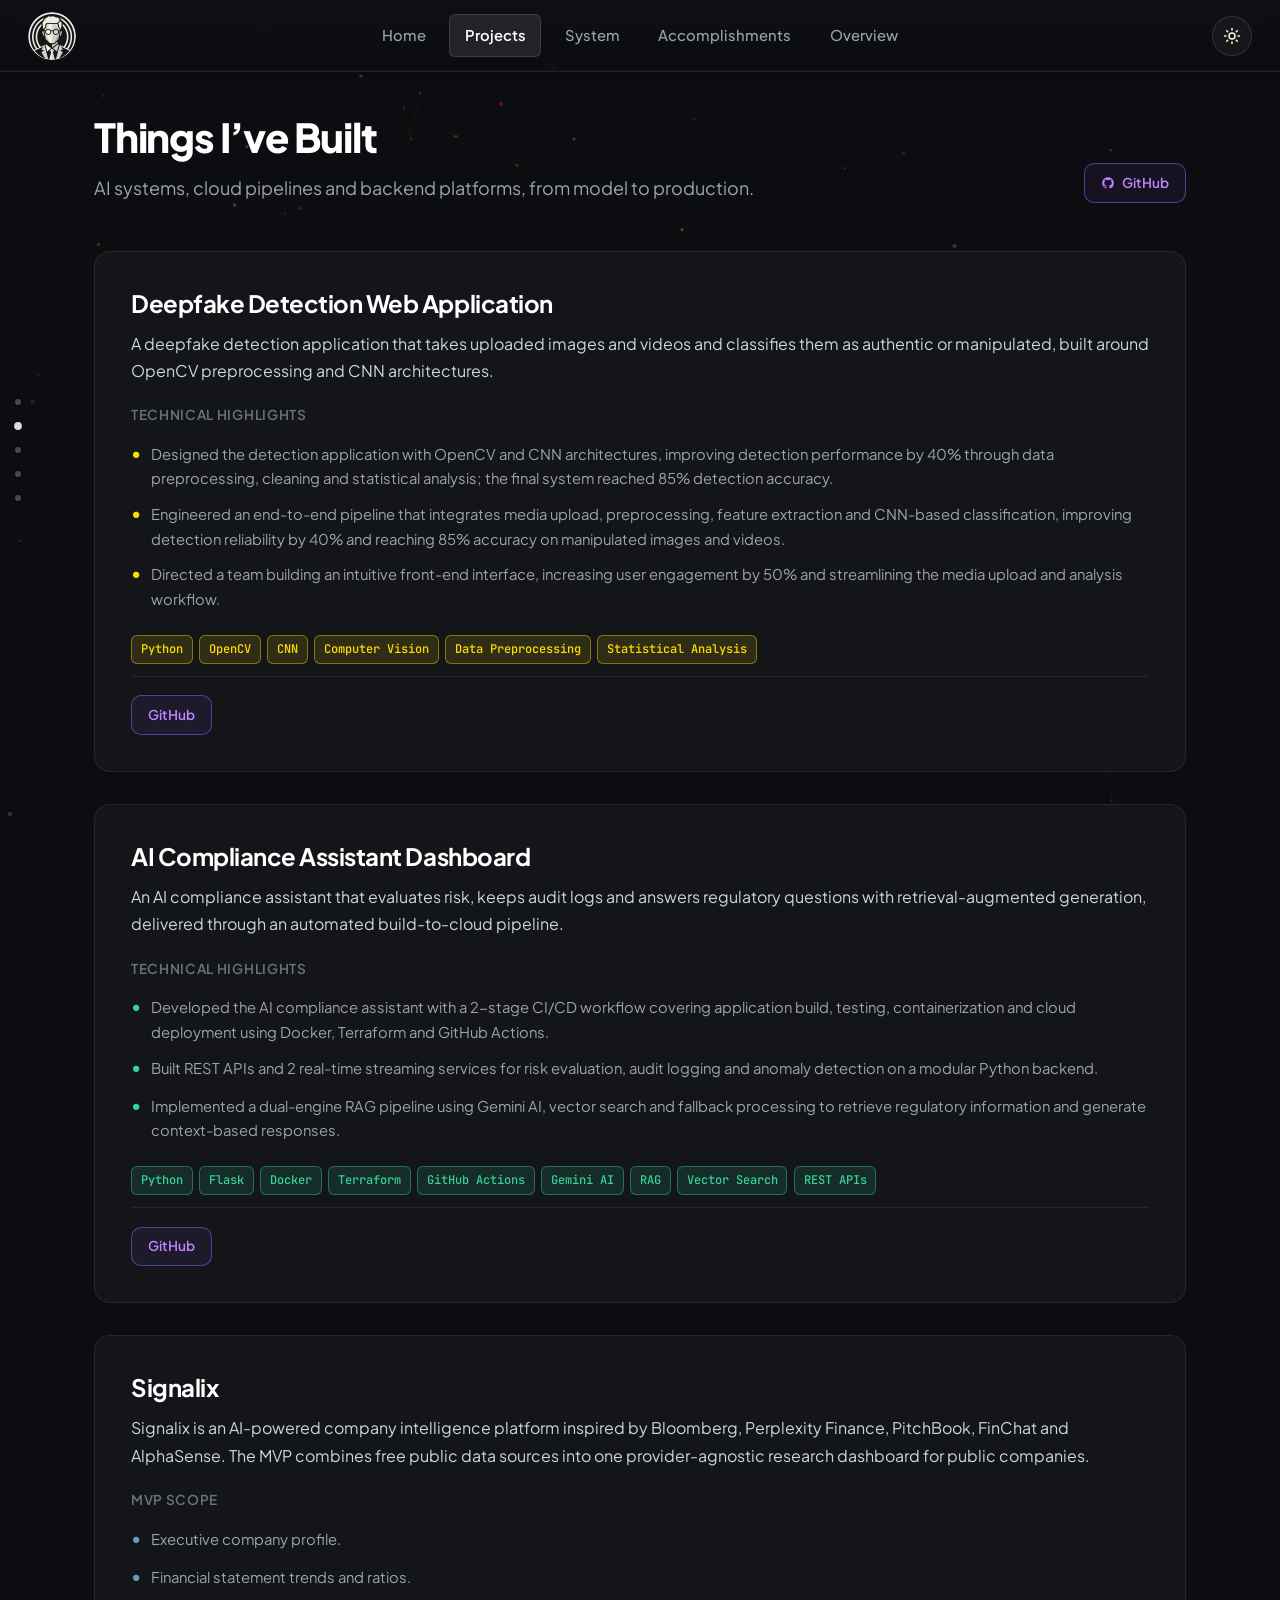
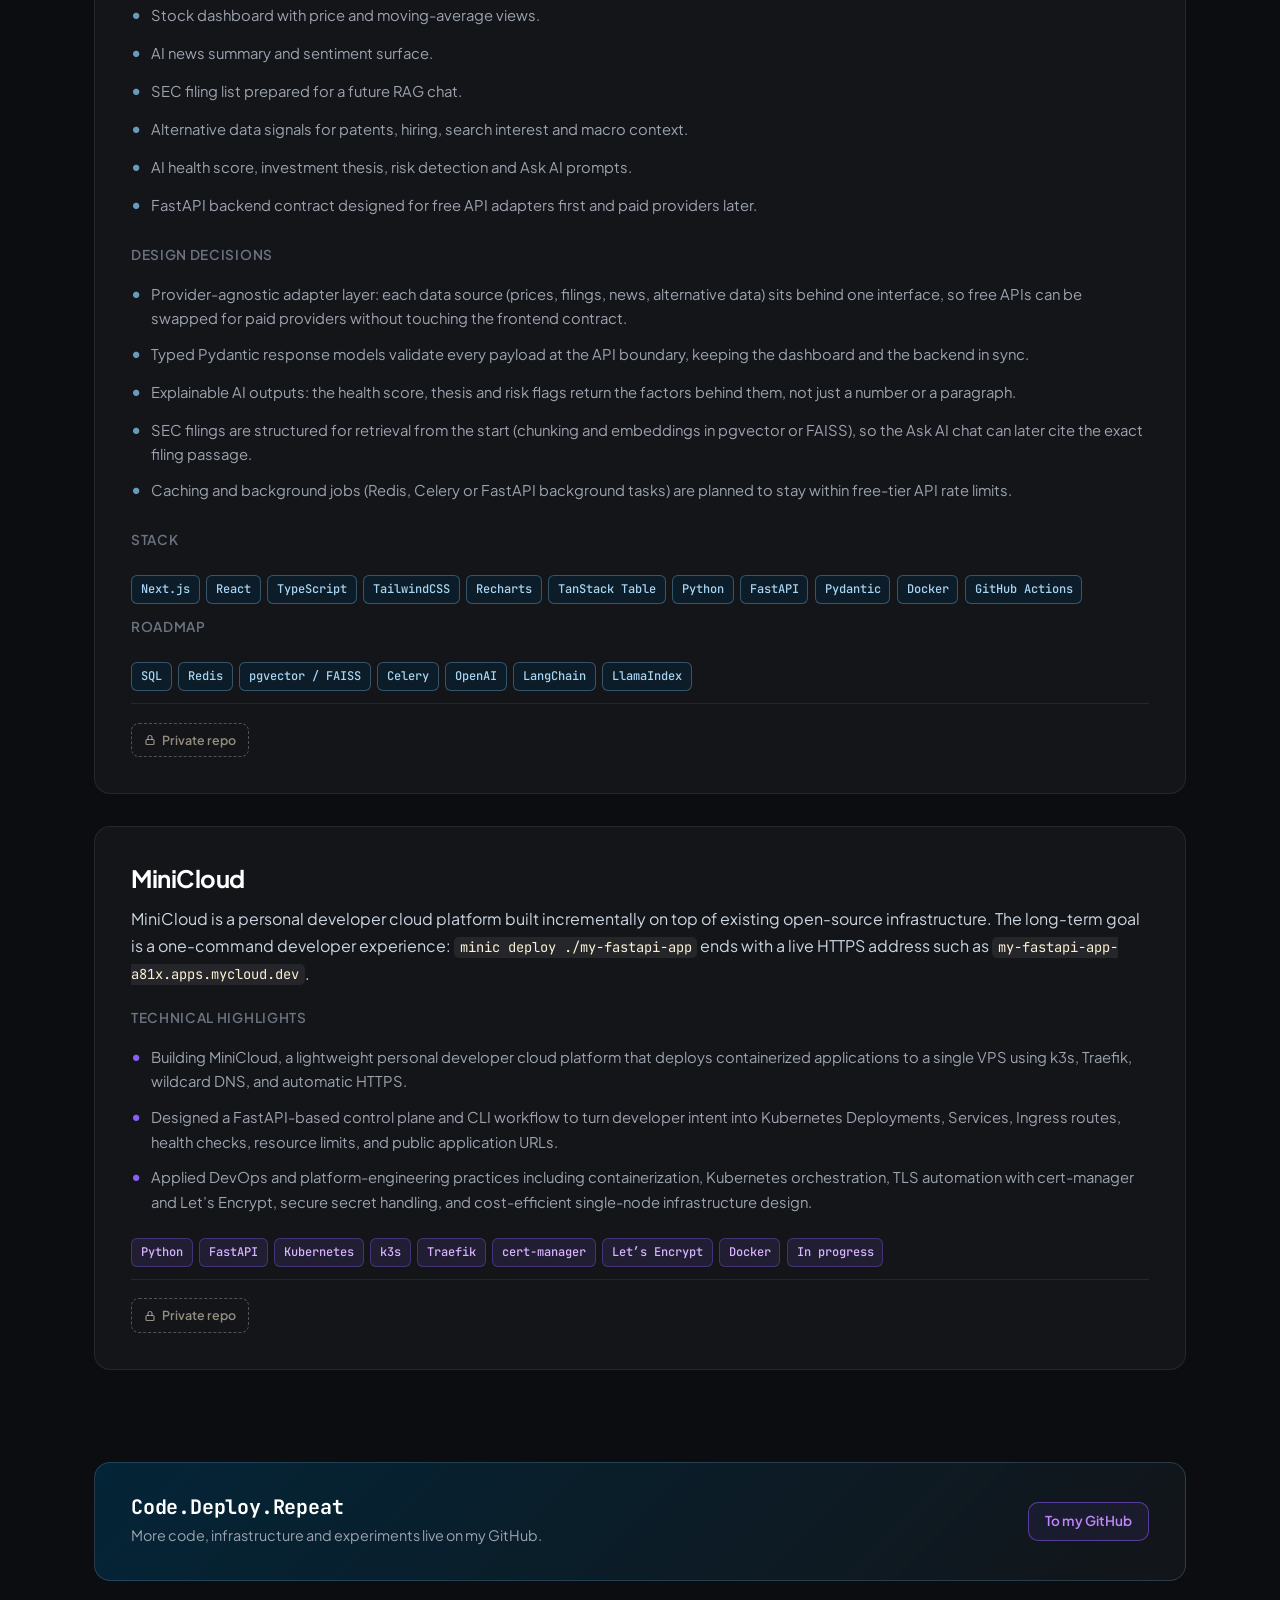
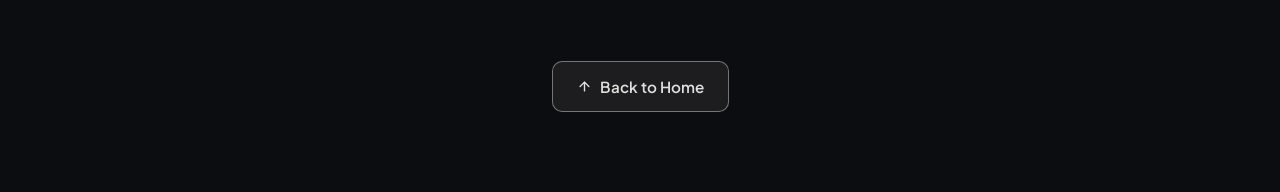
==== commit 9965aa2b: "fix #10" ====
--- a/projects.html
+++ b/projects.html
@@ -39,7 +39,7 @@
     })();
   </script>
 
-  <link rel="stylesheet" href="css/styles.css?v=13">
+  <link rel="stylesheet" href="css/styles.css?v=14">
 
   <!-- Page Transition Flash Prevention -->
   <script>
@@ -227,6 +227,6 @@
     </div>
   </main>
 
-  <script src="js/main.js?v=13"></script>
+  <script src="js/main.js?v=14"></script>
 </body>
 </html>
--- a/css/styles.css
+++ b/css/styles.css
@@ -3426,3 +3426,8 @@
 @media (max-width: 600px) {
   .scroll-dots { left: 3px; }
 }
+
+
+/* Typewriter cursor for the hero role line */
+.hero-role-center .Typewriter__cursor { color: #62BBC1; margin-left: 1px; }
+html[data-theme="light"] .hero-role-center .Typewriter__cursor { color: #c2410c; }
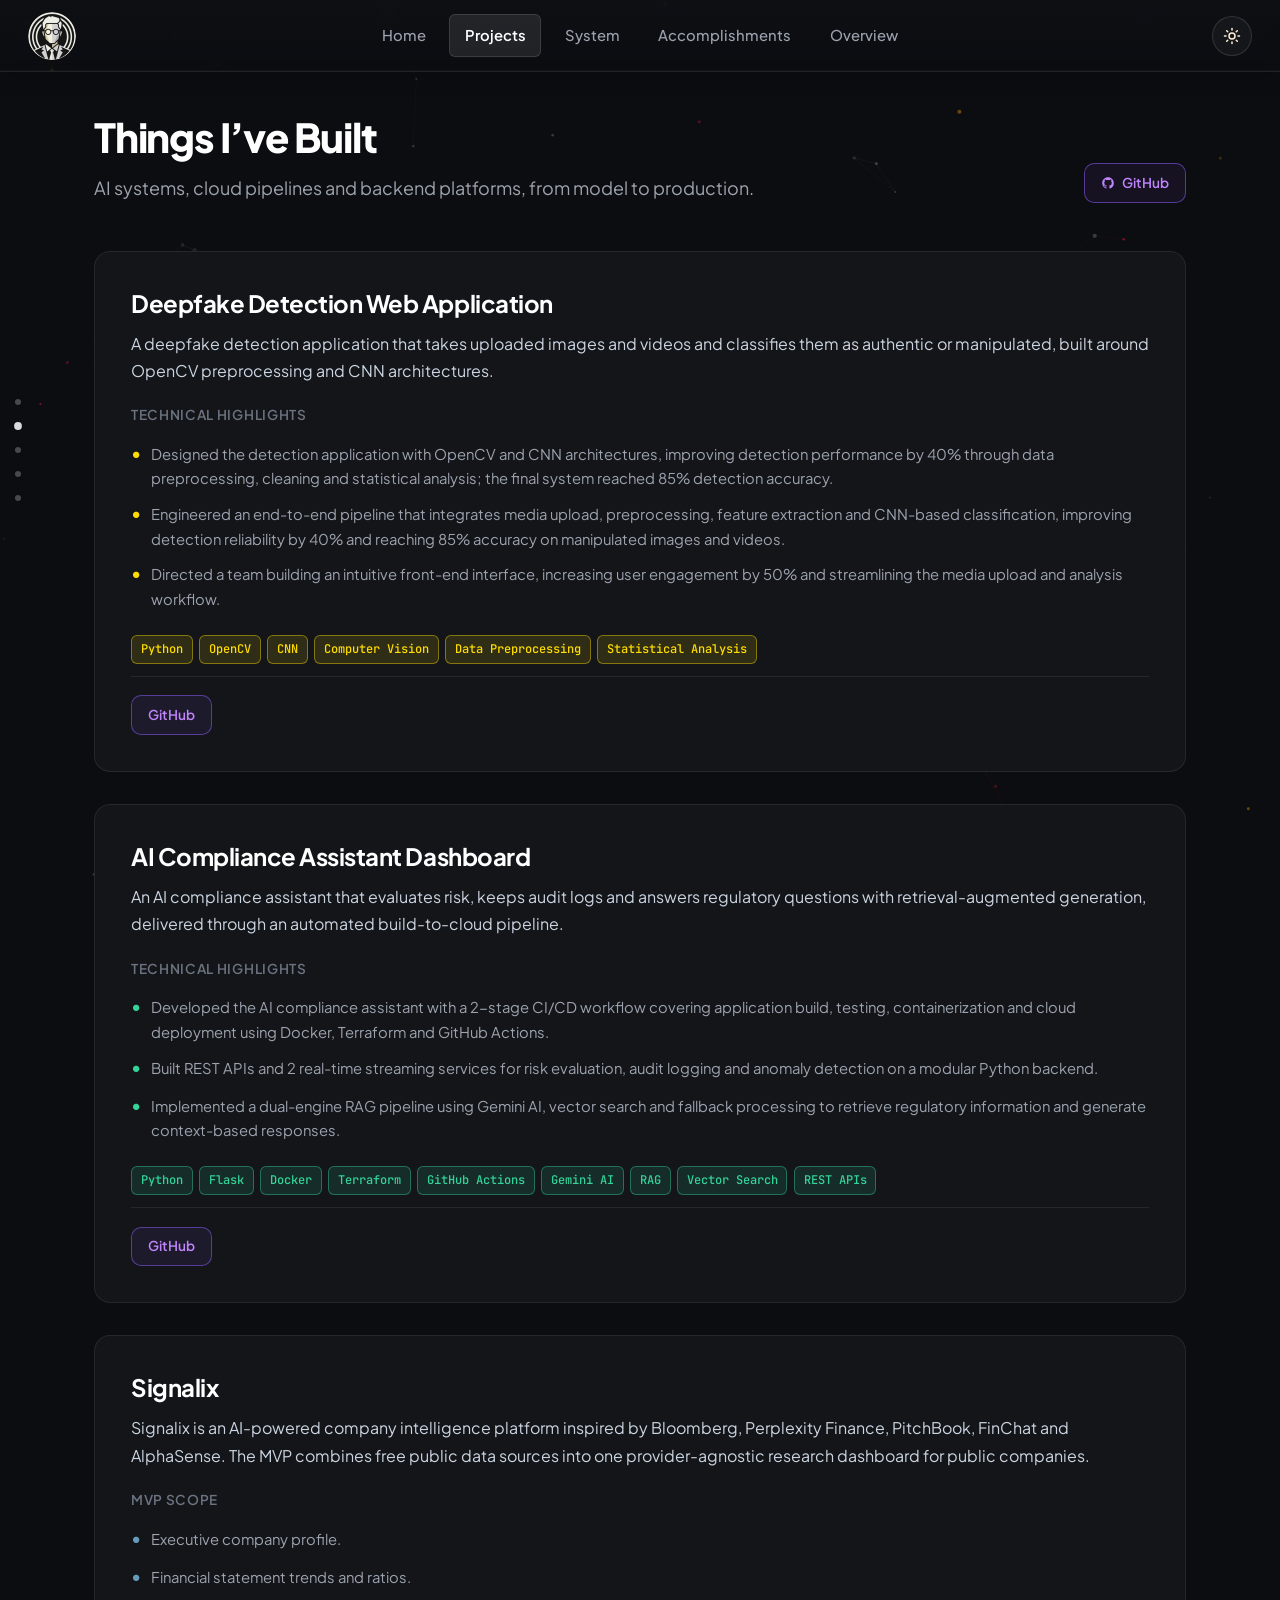
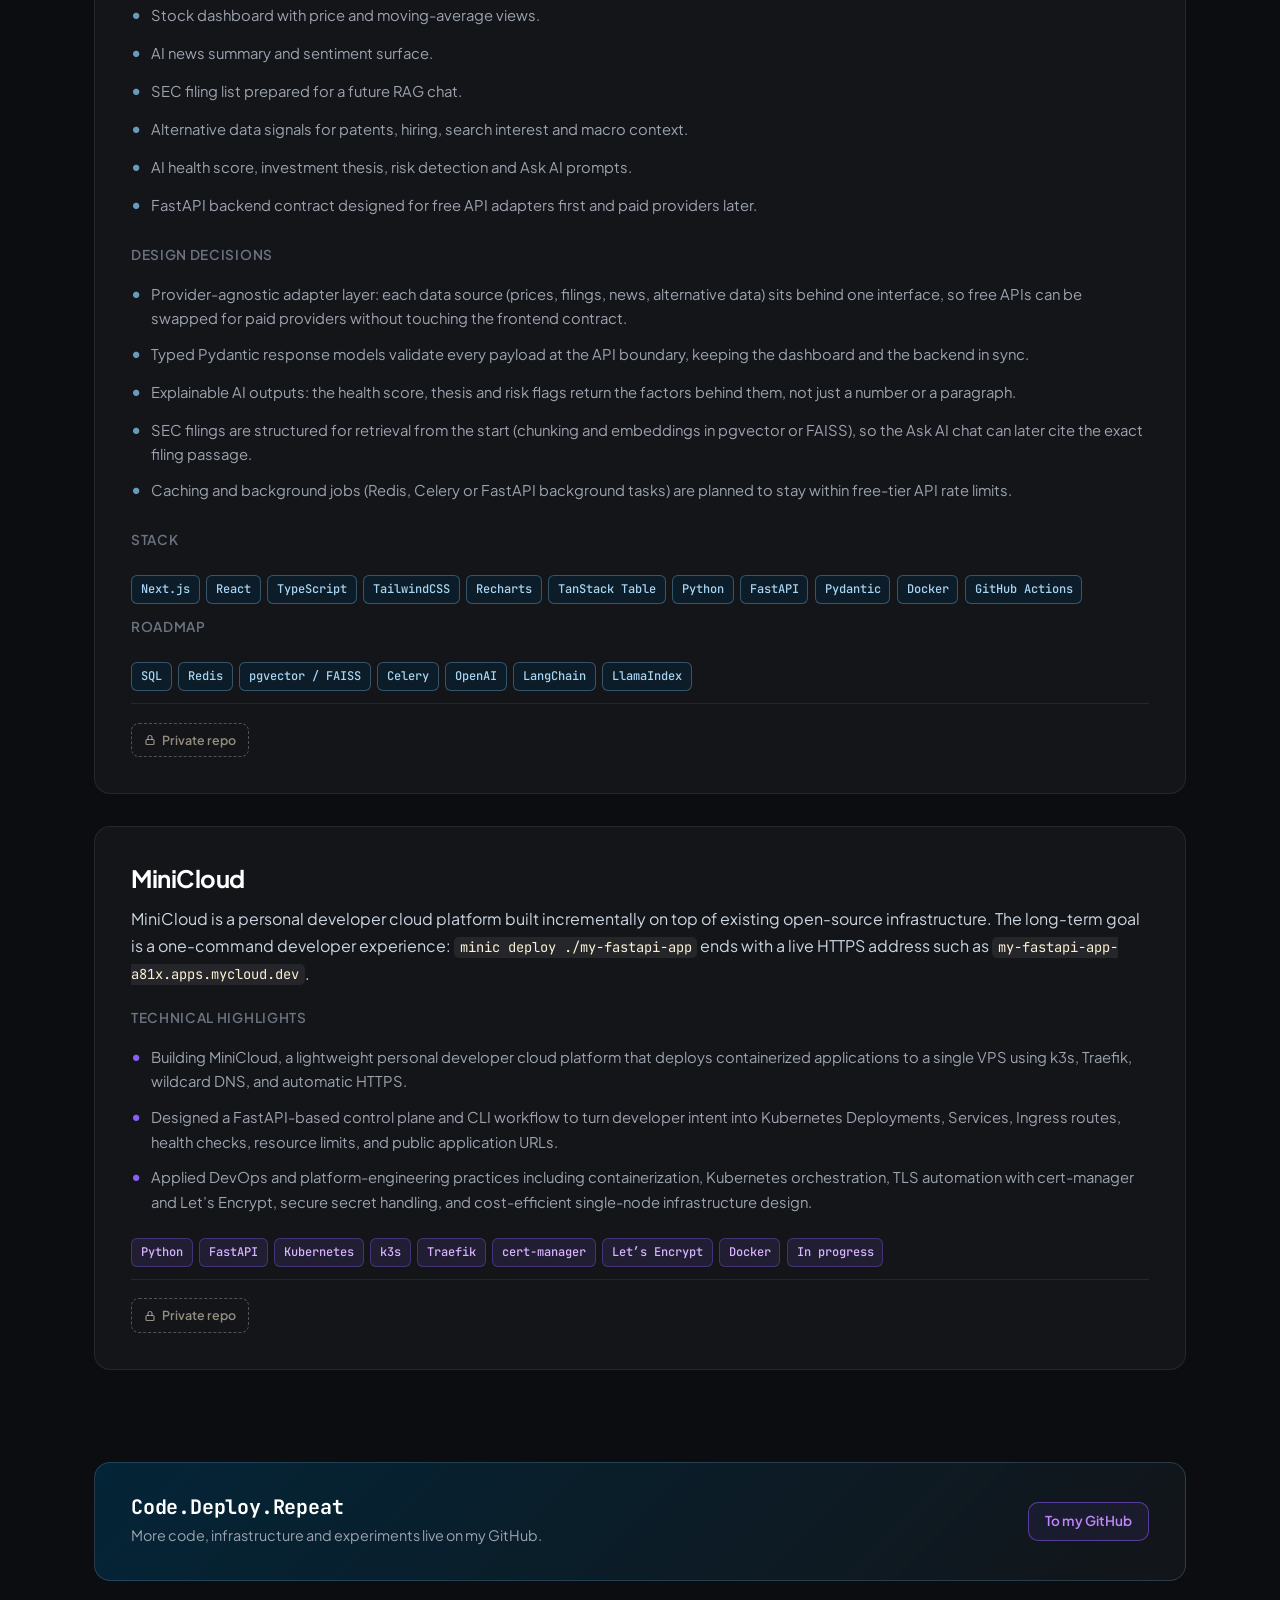
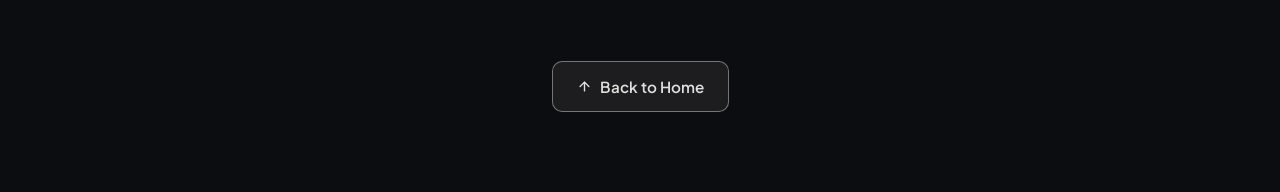
==== commit 51a85444: "fix #11" ====
--- a/projects.html
+++ b/projects.html
@@ -39,7 +39,7 @@
     })();
   </script>
 
-  <link rel="stylesheet" href="css/styles.css?v=14">
+  <link rel="stylesheet" href="css/styles.css?v=15">
 
   <!-- Page Transition Flash Prevention -->
   <script>
@@ -227,6 +227,6 @@
     </div>
   </main>
 
-  <script src="js/main.js?v=14"></script>
+  <script src="js/main.js?v=15"></script>
 </body>
 </html>
--- a/css/styles.css
+++ b/css/styles.css
@@ -3431,3 +3431,7 @@
 /* Typewriter cursor for the hero role line */
 .hero-role-center .Typewriter__cursor { color: #62BBC1; margin-left: 1px; }
 html[data-theme="light"] .hero-role-center .Typewriter__cursor { color: #c2410c; }
+
+/* System heading: left-aligned with the other section titles, white (dark ink in the light theme) */
+.system-eyebrow { text-align: left; color: #ffffff; }
+html[data-theme="light"] .system-eyebrow { color: #2a1608; }
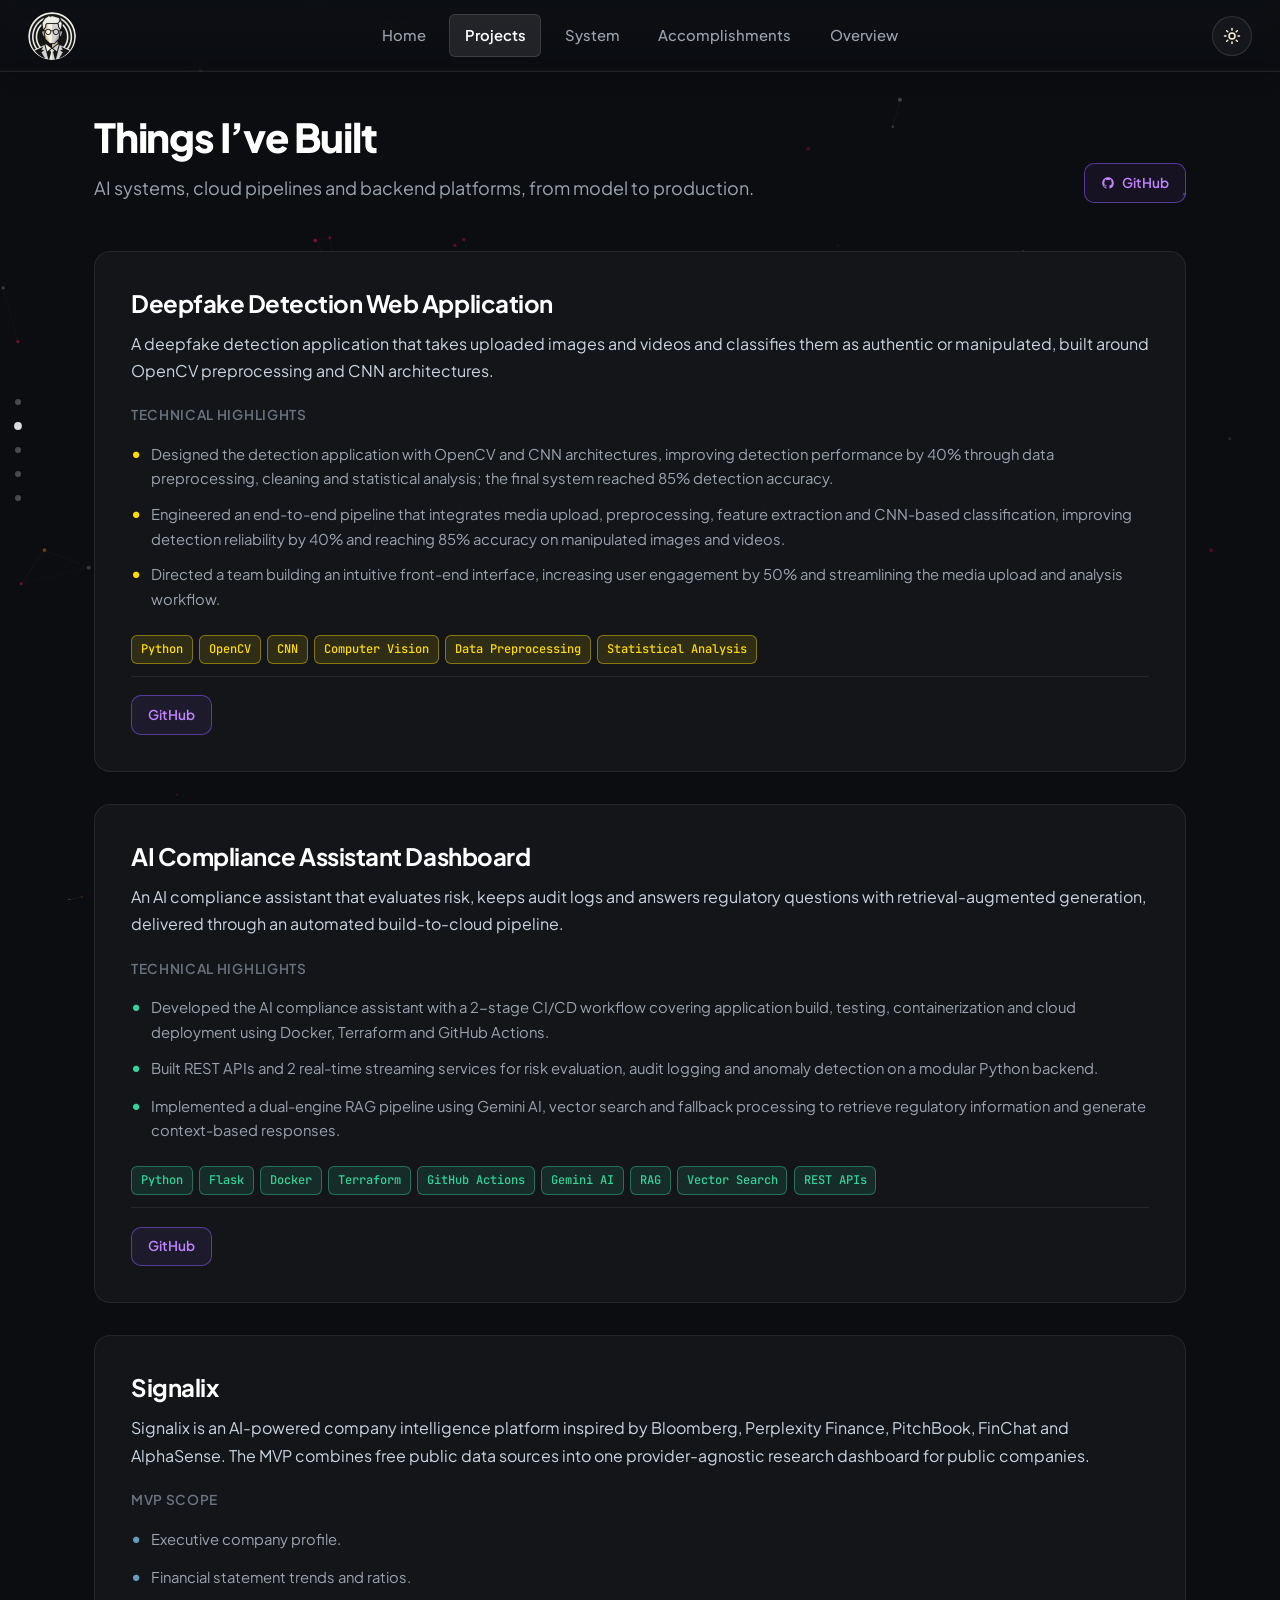
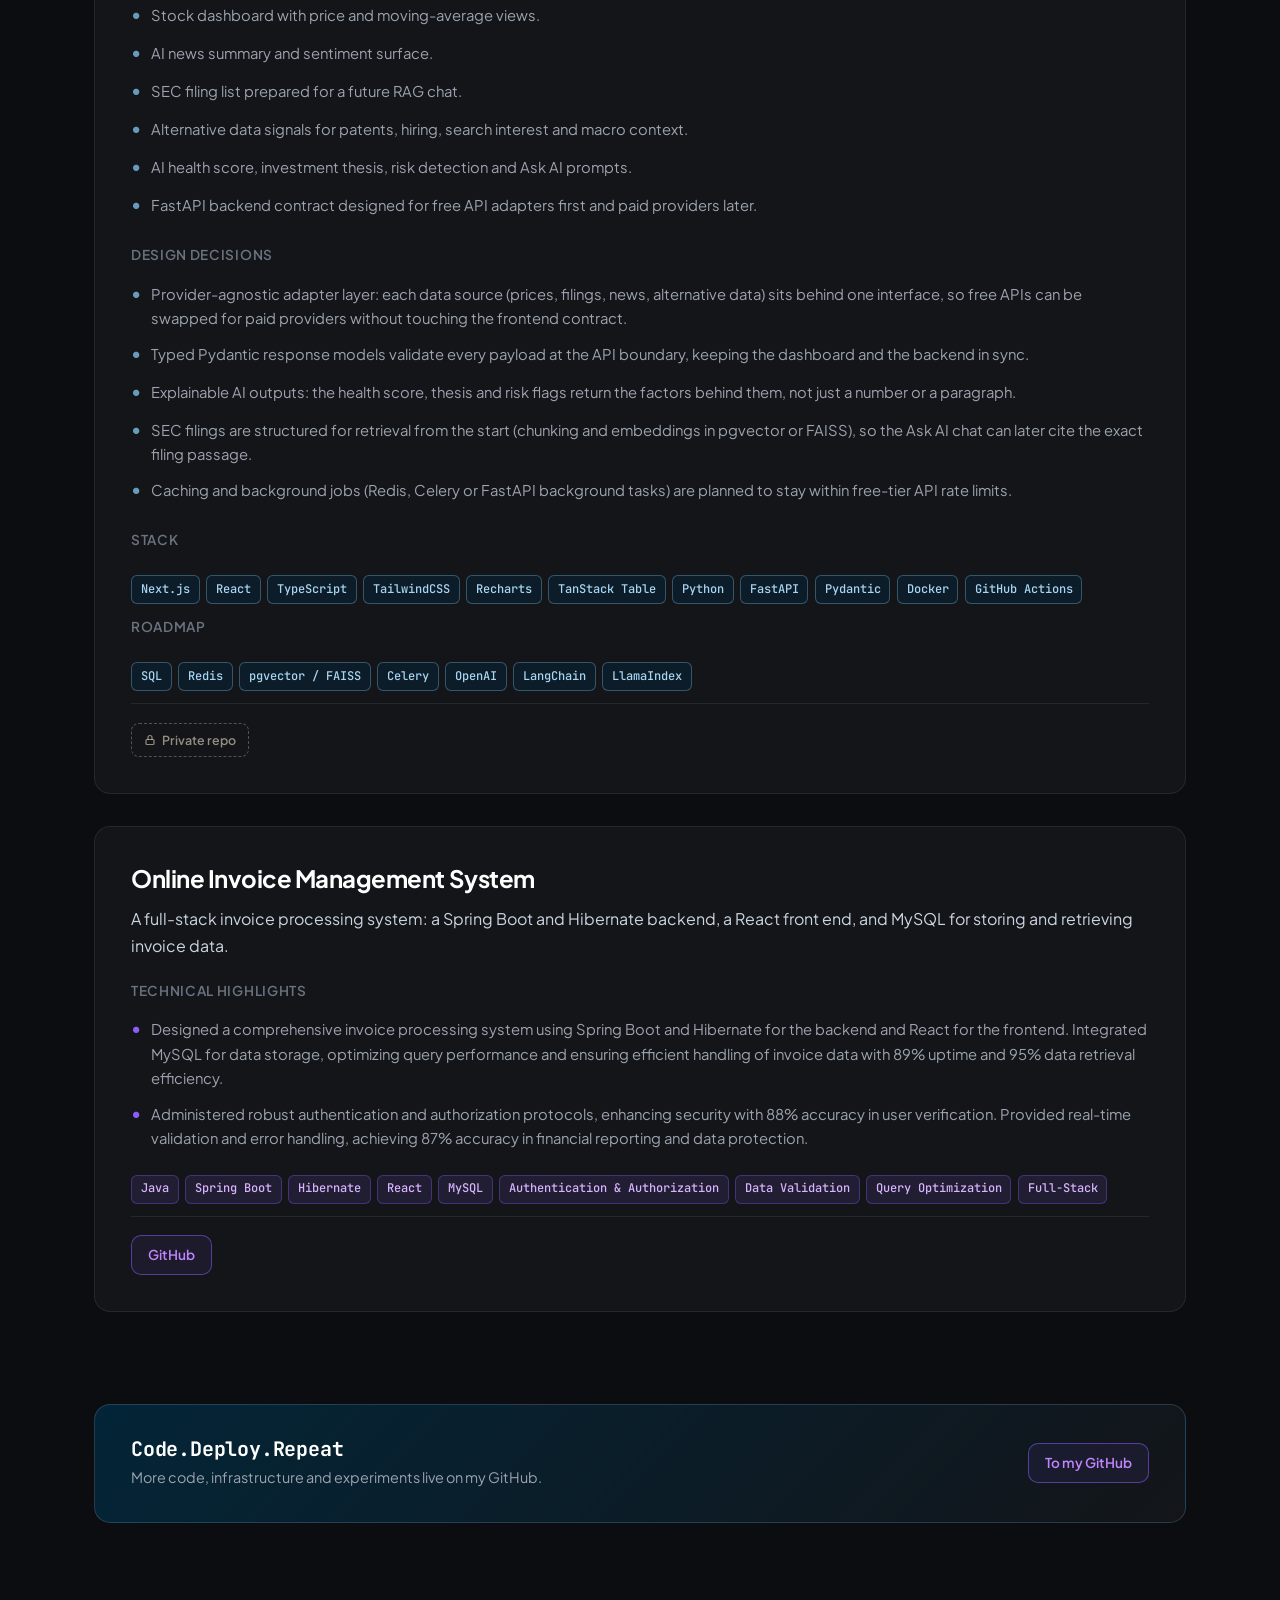
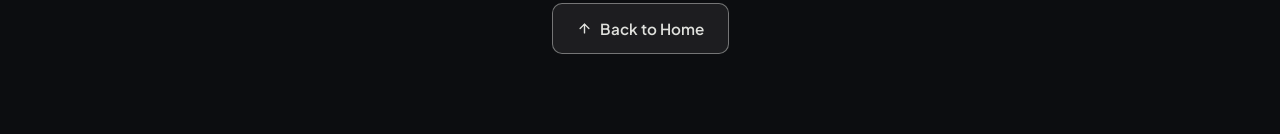
==== commit 79fb8122: "fix #12" ====
--- a/projects.html
+++ b/projects.html
@@ -187,22 +187,21 @@
         </article>
 
         <article class="project-card card-theme-purple">
-          <h2 class="project-title">MiniCloud</h2>
-          <p class="project-desc">MiniCloud is a personal developer cloud platform built incrementally on top of existing open-source infrastructure. The long-term goal is a one-command developer experience: <code>minic deploy ./my-fastapi-app</code> ends with a live HTTPS address such as <code>my-fastapi-app-a81x.apps.mycloud.dev</code>.</p>
+          <h2 class="project-title">Online Invoice Management System</h2>
+          <p class="project-desc">A full-stack invoice processing system: a Spring Boot and Hibernate backend, a React front end, and MySQL for storing and retrieving invoice data.</p>
 
           <div class="project-features">
             <div class="features-title">Technical Highlights</div>
             <ul class="feature-bullets">
-              <li class="bullet-purple">Building MiniCloud, a lightweight personal developer cloud platform that deploys containerized applications to a single VPS using k3s, Traefik, wildcard DNS, and automatic HTTPS.</li>
-              <li class="bullet-purple">Designed a FastAPI-based control plane and CLI workflow to turn developer intent into Kubernetes Deployments, Services, Ingress routes, health checks, resource limits, and public application URLs.</li>
-              <li class="bullet-purple">Applied DevOps and platform-engineering practices including containerization, Kubernetes orchestration, TLS automation with cert-manager and Let&rsquo;s Encrypt, secure secret handling, and cost-efficient single-node infrastructure design.</li>
-            </ul>
-          </div>
-
-          <div class="project-tags"><span class="tag">Python</span><span class="tag">FastAPI</span><span class="tag">Kubernetes</span><span class="tag">k3s</span><span class="tag">Traefik</span><span class="tag">cert-manager</span><span class="tag">Let&rsquo;s Encrypt</span><span class="tag">Docker</span><span class="tag">In progress</span></div>
-
-          <div class="project-footer">
-            <span class="repo-private" title="Repository is private while the project is in progress"><svg width="12" height="12" viewBox="0 0 24 24" fill="none" stroke="currentColor" stroke-width="2.4" stroke-linecap="round" stroke-linejoin="round" aria-hidden="true"><rect x="4" y="11" width="16" height="10" rx="2"></rect><path d="M8 11V7a4 4 0 0 1 8 0v4"></path></svg>Private repo</span>
+              <li class="bullet-purple">Designed a comprehensive invoice processing system using Spring Boot and Hibernate for the backend and React for the frontend. Integrated MySQL for data storage, optimizing query performance and ensuring efficient handling of invoice data with 89% uptime and 95% data retrieval efficiency.</li>
+              <li class="bullet-purple">Administered robust authentication and authorization protocols, enhancing security with 88% accuracy in user verification. Provided real-time validation and error handling, achieving 87% accuracy in financial reporting and data protection.</li>
+            </ul>
+          </div>
+
+          <div class="project-tags"><span class="tag">Java</span><span class="tag">Spring Boot</span><span class="tag">Hibernate</span><span class="tag">React</span><span class="tag">MySQL</span><span class="tag">Authentication &amp; Authorization</span><span class="tag">Data Validation</span><span class="tag">Query Optimization</span><span class="tag">Full-Stack</span></div>
+
+          <div class="project-footer">
+            <a href="https://github.com/analpk30/Online-Invoice-Processing-system" target="_blank" rel="noopener noreferrer" class="btn btn-outline-purple btn-sm"><span>GitHub</span></a>
           </div>
         </article>
 
